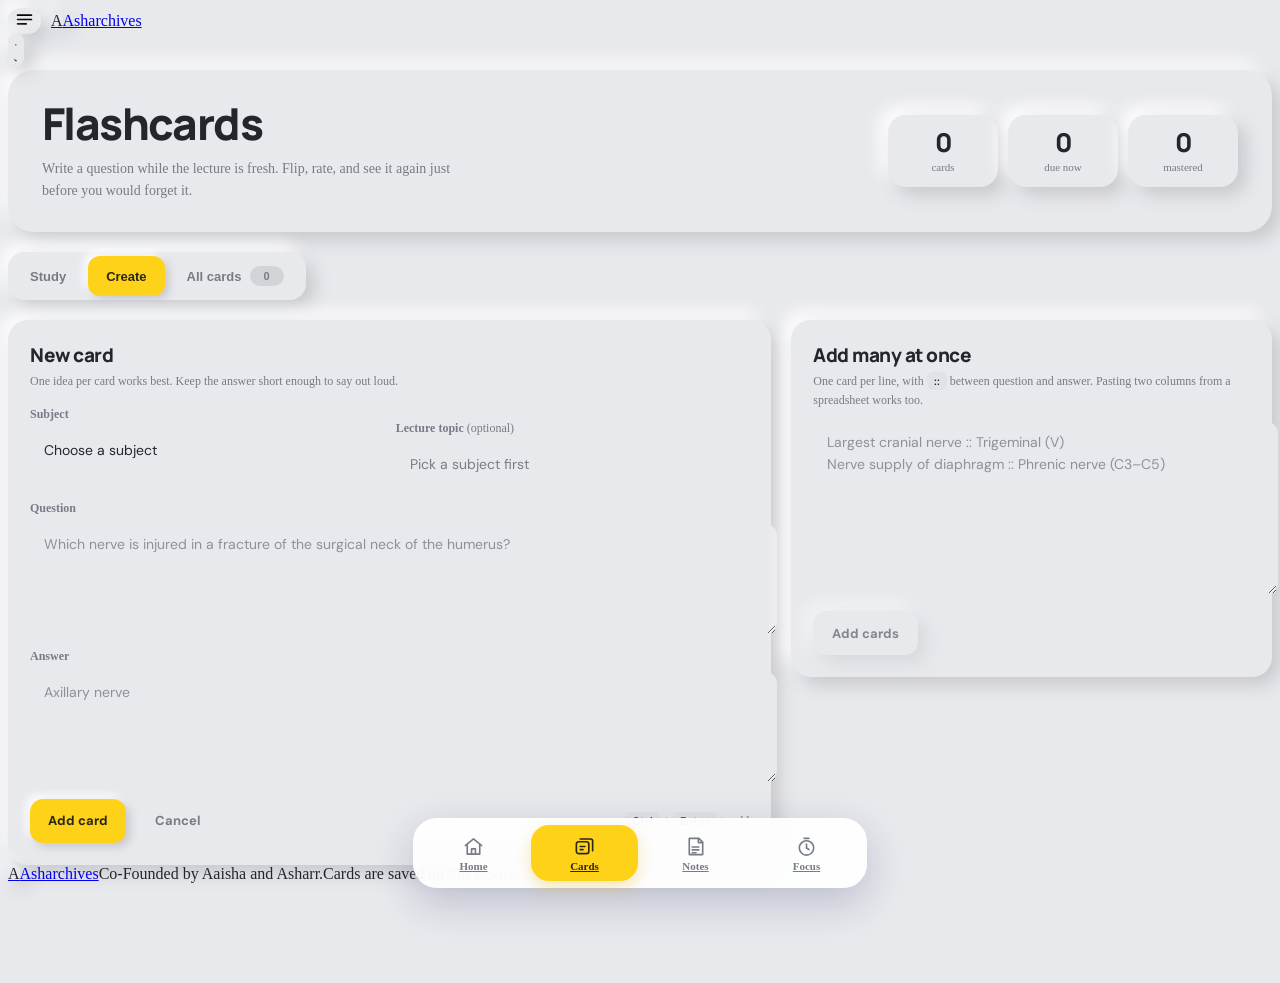
==== flashcards.html @ 748d7470 "Add files via upload" ====
<!DOCTYPE html>
<html lang="en">
<head>
  <meta charset="UTF-8">
  <meta name="viewport" content="width=device-width, initial-scale=1, viewport-fit=cover">
  <meta name="theme-color" content="#f4f5fb">
  <title>Flashcards — Asharchives</title>
  <script>try{document.documentElement.dataset.theme=localStorage.getItem("asharrow-theme")||(matchMedia("(prefers-color-scheme: dark)").matches?"dark":"light")}catch(e){}</script>
  <link rel="preconnect" href="https://fonts.googleapis.com">
  <link rel="preconnect" href="https://fonts.gstatic.com" crossorigin>
  <link href="https://fonts.googleapis.com/css2?family=DM+Sans:wght@400;500;600;700&family=Manrope:wght@400;500;600;700;800&display=swap" rel="stylesheet">
  <link rel="stylesheet" href="styles.css">
  <link rel="stylesheet" href="glass.css">
  <link rel="stylesheet" href="nav.css">
  <link rel="stylesheet" href="features.css">
  <script src="videos.js" defer></script>
  <script src="subjects.js" defer></script>
  <script src="nav.js" defer></script>
  <script src="glass.js" defer></script>
  <script src="flashcards.js" defer></script>
  <link rel="stylesheet" href="neumorphism.css">
</head>
<body data-page="cards">
  <div class="app-shell">
    <header class="topbar">
      <div class="topbar-left">
        <button class="icon-button menu-button" type="button" data-menu-toggle aria-label="Open menu" aria-expanded="false" aria-controls="drawer"><svg viewBox="0 0 24 24" aria-hidden="true"><path d="M4 7h16M4 12h16M4 17h10"/></svg></button>
        <a class="brand" href="index.html" aria-label="Asharchives home"><span class="brand-mark">A</span><span>Asharchives</span></a>
      </div>
      <div class="topbar-actions">
        <button class="icon-button theme-toggle" id="themeToggle" type="button" aria-label="Switch color theme" title="Switch light/dark mode">
          <svg class="sun-icon" viewBox="0 0 24 24" aria-hidden="true"><circle cx="12" cy="12" r="4"></circle><path d="M12 2v2m0 16v2M4.93 4.93l1.42 1.42m11.3 11.3 1.42 1.42M2 12h2m16 0h2M4.93 19.07l1.42-1.42m11.3-11.3 1.42-1.42"></path></svg>
          <svg class="moon-icon" viewBox="0 0 24 24" aria-hidden="true"><path d="M20.3 15.4A8.5 8.5 0 0 1 8.6 3.7 8.6 8.6 0 1 0 20.3 15.4Z"></path></svg>
        </button>
      </div>
    </header>

    <main>
      <section class="page-head">
        <div>
          <h1>Flashcards</h1>
          <p>Write a question while the lecture is fresh. Flip, rate, and see it again just before you would forget it.</p>
        </div>
        <div class="head-stats" aria-label="Your deck">
          <div><strong id="statTotal">0</strong><span>cards</span></div>
          <div><strong id="statDue">0</strong><span>due now</span></div>
          <div><strong id="statMastered">0</strong><span>mastered</span></div>
        </div>
      </section>

      <div class="seg" id="viewTabs" role="tablist" aria-label="Flashcard views">
        <button type="button" role="tab" id="tabStudy" data-view="study" aria-selected="true" aria-controls="viewStudy">Study</button>
        <button type="button" role="tab" id="tabCreate" data-view="create" aria-selected="false" aria-controls="viewCreate">Create</button>
        <button type="button" role="tab" id="tabLibrary" data-view="library" aria-selected="false" aria-controls="viewLibrary">All cards <span class="seg-count" id="libCount">0</span></button>
      </div>

      <!-- STUDY -->
      <section class="view" id="viewStudy" role="tabpanel" aria-labelledby="tabStudy">
        <div class="panel setup" id="studySetup">
          <div class="setup-row">
            <label class="field"><span>Subject</span><select id="studySubject"></select></label>
            <div class="field"><span>Cards to study</span>
              <div class="seg seg-small" role="group" aria-label="Which cards">
                <button type="button" data-scope="due" aria-pressed="true">Due now <b id="scopeDue">0</b></button>
                <button type="button" data-scope="all" aria-pressed="false">All <b id="scopeAll">0</b></button>
              </div>
            </div>
          </div>
          <div><button class="btn btn-primary" id="startStudy" type="button">Start studying</button></div>
          <p class="hint" id="studyHint"></p>
        </div>

        <div id="studyRun" hidden>
          <div class="run-top"><span id="runCount">Card 1 of 1</span><div class="run-progress"><span id="runBar"></span></div><button class="btn btn-quiet" id="endStudy" type="button">End session</button></div>
          <div class="flip" id="flip" tabindex="0" role="button" aria-label="Flip card" aria-pressed="false">
            <div class="flip-inner">
              <div class="face front"><span class="face-label">Question</span><div class="face-text"><span id="faceQ"></span></div><span class="face-hint">Tap the card to see the answer</span></div>
              <div class="face back"><span class="face-label">Answer</span><div class="face-text"><span id="faceA"></span></div><span class="face-hint" id="faceMeta"></span></div>
            </div>
          </div>
          <div class="rate" id="rate" hidden>
            <button type="button" data-rate="again">Again<small id="hintAgain">in a moment</small></button>
            <button type="button" data-rate="good">Good<small id="hintGood"></small></button>
            <button type="button" data-rate="easy">Easy<small id="hintEasy"></small></button>
          </div>
          <p class="hint rate-keys" id="rateKeys">Space flips the card. After flipping: 1 Again, 2 Good, 3 Easy.</p>
        </div>

        <div class="panel done" id="studyDone" hidden>
          <h2>Session complete</h2>
          <p class="hint" id="doneMsg"></p>
          <div class="done-stats"><div><strong id="doneSeen">0</strong><span>cards seen</span></div><div><strong id="doneAgain">0</strong><span>marked again</span></div><div><strong id="doneEasy">0</strong><span>got it</span></div></div>
          <button class="btn btn-primary" id="doneBack" type="button">Back to decks</button>
        </div>
      </section>

      <!-- CREATE -->
      <section class="view" id="viewCreate" role="tabpanel" aria-labelledby="tabCreate" hidden>
        <div class="create-grid">
          <form class="panel" id="cardForm" autocomplete="off">
            <h2 id="formTitle">New card</h2>
            <p class="hint" style="margin-bottom:16px">One idea per card works best. Keep the answer short enough to say out loud.</p>
            <div class="field-row">
              <label class="field"><span>Subject</span><select id="cSubject" required></select></label>
              <label class="field"><span>Lecture topic <i>(optional)</i></span><select id="cTopic"></select></label>
            </div>
            <label class="field"><span>Question</span><textarea id="cQ" rows="3" required placeholder="Which nerve is injured in a fracture of the surgical neck of the humerus?"></textarea></label>
            <label class="field"><span>Answer</span><textarea id="cA" rows="3" required placeholder="Axillary nerve"></textarea></label>
            <div class="form-actions">
              <button class="btn btn-primary" type="submit" id="cSubmit">Add card</button>
              <button class="btn btn-quiet" type="button" id="cCancel" hidden>Cancel</button>
              <span class="hint"><kbd>Ctrl</kbd> + <kbd>Enter</kbd> to add</span>
            </div>
          </form>

          <aside class="panel">
            <h2>Add many at once</h2>
            <p class="hint" style="margin-bottom:12px">One card per line, with <code>::</code> between question and answer. Pasting two columns from a spreadsheet works too.</p>
            <textarea id="bulk" rows="7" placeholder="Largest cranial nerve :: Trigeminal (V)&#10;Nerve supply of diaphragm :: Phrenic nerve (C3–C5)"></textarea>
            <div class="form-actions"><button class="btn" type="button" id="bulkAdd" disabled>Add cards</button><span class="hint" id="bulkInfo"></span></div>
            <div class="recent" id="recentBox" hidden><h3>Just added</h3><ul id="recentList"></ul></div>
          </aside>
        </div>
      </section>

      <!-- LIBRARY -->
      <section class="view" id="viewLibrary" role="tabpanel" aria-labelledby="tabLibrary" hidden>
        <div class="toolbar">
          <input id="libSearch" type="search" placeholder="Search questions and answers" aria-label="Search cards">
          <select id="libSubject" aria-label="Filter by subject"></select>
          <button class="btn" type="button" id="exportCards">Export</button>
        </div>
        <p class="hint" id="libInfo" style="margin-bottom:12px"></p>
        <div class="card-list" id="cardList"></div>
      </section>
    </main>
    <footer class="footer"><a class="brand footer-brand" href="index.html"><span class="brand-mark">A</span><span>Asharchives</span></a><span>Co-Founded by Aaisha and Asharr.</span><span class="footer-note">Cards are saved on this device.</span></footer>
  </div>
</body>
</html>
---- nav.css ----
/* Asharchives — sidebar, hamburger, bottom tab bar, toast.
   Uses the colour/glass variables from styles.css + glass.css. Load after glass.css. */

:root{--dock-bg:rgba(255,255,255,.93)}
:root[data-theme="dark"]{--dock-bg:rgba(30,33,52,.94)}
.icon-button:focus-visible,.back-link:focus-visible,.brand:focus-visible{outline:2px solid var(--accent);outline-offset:2px}

/* ---------- hamburger in the topbar ---------- */
.topbar-left{display:flex;align-items:center;gap:10px;min-width:0}
.menu-button svg{width:21px;fill:none;stroke:currentColor;stroke-width:1.8;stroke-linecap:round}
.menu-button:hover svg{transform:none}

/* ---------- drawer ---------- */
html.nav-open{overflow:hidden}
.nav-overlay{position:fixed;inset:0;z-index:90;background:rgba(18,20,38,.42);-webkit-backdrop-filter:blur(3px);backdrop-filter:blur(3px);opacity:0;visibility:hidden;transition:opacity .25s,visibility 0s .25s}
html.nav-open .nav-overlay{opacity:1;visibility:visible;transition:opacity .25s}
.drawer{position:fixed;z-index:100;top:0;bottom:0;left:0;width:min(86vw,320px);display:flex;flex-direction:column;padding:18px 16px calc(16px + env(safe-area-inset-bottom,0px));
  background:var(--glass-hi);-webkit-backdrop-filter:blur(26px) saturate(170%);backdrop-filter:blur(26px) saturate(170%);
  border-right:1px solid var(--glass-edge);box-shadow:18px 0 50px rgba(20,24,60,.22);
  transform:translateX(-102%);visibility:hidden;transition:transform .32s cubic-bezier(.2,.8,.2,1),visibility 0s .32s;overflow-y:auto;overscroll-behavior:contain}
html.nav-open .drawer{transform:none;visibility:visible;transition:transform .32s cubic-bezier(.2,.8,.2,1)}
.drawer-head{display:flex;align-items:center;justify-content:space-between;gap:12px;padding:2px 2px 18px}
.drawer-head .icon-button svg{width:19px}
.drawer-nav{display:flex;flex-direction:column;gap:4px}
.drawer-label{margin:16px 10px 6px;font-size:12px;font-weight:700;color:var(--muted)}
.drawer-label:first-child{margin-top:4px}
.drawer-link{display:flex;align-items:center;gap:13px;min-height:48px;padding:0 12px;border-radius:14px;font-size:15px;font-weight:600;color:var(--ink);border:1px solid transparent;transition:background .18s,border-color .18s}
.drawer-link svg{width:22px;height:22px;flex-shrink:0;fill:none;stroke:currentColor;stroke-width:1.7;stroke-linecap:round;stroke-linejoin:round;color:var(--muted)}
.drawer-link:hover{background:var(--glass)}
.drawer-link.is-active{background:var(--glass);border-color:rgba(255,210,26,.65);box-shadow:inset 3px 0 0 var(--accent)}
.drawer-link.is-active svg{color:var(--ink)}
.drawer-link:focus-visible,.dock-tab:focus-visible,.drawer-theme:focus-visible{outline:2px solid var(--accent);outline-offset:2px}
.badge{margin-left:auto;min-width:24px;padding:3px 8px;border-radius:999px;background:var(--accent);color:var(--accent-ink);font-size:11px;font-weight:800;font-style:normal;text-align:center}
.badge.live{font-variant-numeric:tabular-nums}
.drawer-foot{margin-top:auto;padding-top:20px}
.drawer-today{display:grid;grid-template-columns:repeat(3,1fr);gap:8px;padding:14px 8px;border-radius:16px;background:var(--glass);border:1px solid var(--glass-edge)}
.drawer-today div{display:flex;flex-direction:column;align-items:center;gap:3px;text-align:center}
.drawer-today strong{font:800 20px Manrope,sans-serif;letter-spacing:-.5px}
.drawer-today span{font-size:11px;color:var(--muted)}
.drawer-theme{display:flex;align-items:center;gap:12px;width:100%;margin-top:10px;min-height:46px;padding:0 12px;border:1px solid var(--glass-edge);border-radius:14px;background:var(--glass);color:var(--ink);font-size:14px;font-weight:600;cursor:pointer}
.drawer-theme svg{width:20px;fill:none;stroke:currentColor;stroke-width:1.7}
.drawer-theme .sun-icon,.drawer-theme .moon-icon{display:none}
.drawer-theme .sun-icon{display:grid}
:root[data-theme="dark"] .drawer-theme .sun-icon{display:none}
:root[data-theme="dark"] .drawer-theme .moon-icon{display:grid}
.drawer-note{margin:12px 4px 0;font-size:11px;color:var(--muted)}

/* ---------- bottom tab bar ---------- */
.dock{position:fixed;z-index:60;left:50%;bottom:calc(12px + env(safe-area-inset-bottom,0px));transform:translateX(-50%);width:min(calc(100% - 24px),440px);display:grid;grid-template-columns:repeat(4,1fr);gap:4px;padding:6px;
  border-radius:24px;background:var(--dock-bg);border:1px solid var(--glass-edge);-webkit-backdrop-filter:blur(22px) saturate(170%);backdrop-filter:blur(22px) saturate(170%);box-shadow:0 14px 40px rgba(30,36,90,.22),inset 0 1px 0 rgba(255,255,255,.5)}
.dock-tab{position:relative;display:flex;flex-direction:column;align-items:center;justify-content:center;gap:3px;min-height:56px;border-radius:18px;color:var(--muted);font-size:11px;font-weight:700;transition:background .2s,color .2s}
.dock-tab svg{width:23px;height:23px;fill:none;stroke:currentColor;stroke-width:1.7;stroke-linecap:round;stroke-linejoin:round}
.dock-tab:hover{color:var(--ink)}
.dock-tab.is-active{background:var(--accent);color:var(--accent-ink);box-shadow:0 6px 16px rgba(217,176,0,.3)}
.dock-label{font-variant-numeric:tabular-nums;line-height:1}
.dock-tab.is-live::after,.dock-tab.is-paused::after{content:"";position:absolute;top:8px;right:calc(50% - 20px);width:8px;height:8px;border-radius:50%;background:#e5484d;box-shadow:0 0 0 2px var(--dock-bg);animation:beat 1.8s ease-in-out infinite}
.dock-tab.is-paused::after{background:var(--muted);animation:none}
.dock-tab.is-live:not(.is-active){color:var(--ink)}
body.has-dock .app-shell{padding-bottom:calc(92px + env(safe-area-inset-bottom,0px))}

/* ---------- toast ---------- */
.toast{position:fixed;z-index:120;left:50%;bottom:calc(98px + env(safe-area-inset-bottom,0px));transform:translate(-50%,16px);display:flex;align-items:center;gap:14px;max-width:min(calc(100% - 28px),420px);padding:12px 16px;border-radius:16px;
  background:#1f2236;color:#f4f5ff;font-size:13px;font-weight:600;line-height:1.4;box-shadow:0 16px 40px rgba(10,12,30,.35);opacity:0;pointer-events:none;transition:opacity .22s,transform .22s}
.toast.show{opacity:1;transform:translate(-50%,0);pointer-events:auto}
.toast button{border:0;background:transparent;color:var(--accent);font:800 13px "DM Sans",sans-serif;cursor:pointer;padding:4px 2px}

@media(max-width:560px){
  .topbar-left{gap:8px}
  .dock{bottom:calc(8px + env(safe-area-inset-bottom,0px));width:calc(100% - 16px)}
  .toast{bottom:calc(90px + env(safe-area-inset-bottom,0px))}
}
@media(prefers-reduced-motion:reduce){.drawer,.nav-overlay,.toast{transition:none!important}}
---- features.css ----
/* Asharchives — Flashcards, Notes and Focus pages. Load after styles.css, glass.css and nav.css. */

/* ---------- shared building blocks ---------- */
.panel{padding:22px;border:1px solid var(--glass-edge);border-radius:22px;background:var(--glass);-webkit-backdrop-filter:var(--fx);backdrop-filter:var(--fx);box-shadow:var(--glass-sh)}
.panel h2{margin:0 0 4px;font:800 19px Manrope,sans-serif;letter-spacing:-.5px}
.hint{margin:0;font-size:12px;line-height:1.55;color:var(--muted)}
.hint code,.hint kbd{padding:1px 6px;border-radius:6px;background:var(--surface-2);border:1px solid var(--line);font:600 11px "DM Sans",sans-serif;color:var(--ink)}
.view{margin-top:20px}
.view[hidden]{display:none!important}

.page-head{display:flex;align-items:center;justify-content:space-between;gap:24px;padding:30px 34px;margin-top:4px;border-radius:26px;background:var(--hero);border:1px solid var(--glass-edge);box-shadow:var(--glass-sh);-webkit-backdrop-filter:var(--fx);backdrop-filter:var(--fx)}
.page-head h1{margin:0;font:800 clamp(30px,4.4vw,44px)/1.08 Manrope,sans-serif;letter-spacing:-1.6px}
.page-head p{max-width:440px;margin:10px 0 0;font-size:14px;line-height:1.6;color:var(--muted)}
.head-stats{display:flex;gap:10px;flex-shrink:0}
.head-stats div{display:flex;flex-direction:column;align-items:center;justify-content:center;min-width:86px;padding:14px 12px;border-radius:18px;background:var(--glass-hi);border:1px solid var(--glass-edge)}
.head-stats strong{font:800 26px Manrope,sans-serif;letter-spacing:-1px;line-height:1}
.head-stats span{margin-top:6px;font-size:11px;color:var(--muted)}

.seg{display:inline-flex;gap:4px;padding:4px;margin-top:20px;border-radius:16px;background:var(--glass);border:1px solid var(--glass-edge);box-shadow:var(--glass-sh);max-width:100%}
.seg button{display:inline-flex;align-items:center;gap:8px;min-height:40px;padding:0 18px;border:0;border-radius:12px;background:transparent;color:var(--muted);font-size:13px;font-weight:700;cursor:pointer;white-space:nowrap;transition:background .18s,color .18s}
.seg button:hover{color:var(--ink)}
.seg button[aria-selected="true"],.seg button[aria-pressed="true"]{background:var(--accent);color:var(--accent-ink);box-shadow:0 5px 14px rgba(217,176,0,.28)}
.seg button:focus-visible,.btn:focus-visible,.chip:focus-visible,.flip:focus-visible,.icon-sm:focus-visible{outline:2px solid var(--accent);outline-offset:2px}
.seg-count{display:inline-grid;place-items:center;min-width:22px;height:20px;padding:0 6px;border-radius:999px;background:rgba(0,0,0,.09);font-size:11px;font-weight:800}
.seg.seg-small{margin-top:0}.seg.seg-small button{min-height:38px;padding:0 14px}

.field{display:flex;flex-direction:column;gap:7px;min-width:0;font-size:12px;font-weight:700;color:var(--muted)}
.field i{font-style:normal;font-weight:500}
.field-row{display:grid;grid-template-columns:1fr 1fr;gap:12px;margin-bottom:14px}
.field+.field{margin-top:14px}
.field-row+.field{margin-top:0}
.input,.field select,.field input,.field textarea,.panel textarea,.toolbar input,.toolbar select{width:100%;min-height:44px;padding:10px 13px;border:1px solid var(--line);border-radius:13px;background:var(--glass-deep);color:var(--ink);font:14px/1.55 "DM Sans",sans-serif;outline:0;transition:border-color .18s,box-shadow .18s}
.panel textarea,.field textarea{display:block;resize:vertical;min-height:90px}
.input:focus,.field select:focus,.field input:focus,.field textarea:focus,.panel textarea:focus,.toolbar input:focus,.toolbar select:focus{border-color:rgba(214,170,0,.9);box-shadow:0 0 0 3px rgba(255,210,26,.3)}
.field select,.toolbar select{appearance:none;padding-right:34px;background-image:url("data:image/svg+xml,%3Csvg xmlns='http://www.w3.org/2000/svg' width='12' height='12' viewBox='0 0 24 24' fill='none' stroke='%238087a0' stroke-width='2'%3E%3Cpath d='m6 9 6 6 6-6'/%3E%3C/svg%3E");background-repeat:no-repeat;background-position:right 12px center}
.field select:disabled{opacity:.55}
.field select option,.toolbar select option{background:var(--surface);color:var(--ink)}
::placeholder{color:var(--muted);opacity:.8}

.btn{display:inline-flex;align-items:center;justify-content:center;gap:8px;min-height:44px;padding:0 18px;border:1px solid var(--glass-edge);border-radius:13px;background:var(--glass-hi);color:var(--ink);font:700 13px "DM Sans",sans-serif;cursor:pointer;text-decoration:none;box-shadow:var(--glass-sh);transition:transform .18s,box-shadow .18s,background .18s}
.btn:hover{transform:translateY(-2px)}
.btn:active{transform:scale(.97)}
.btn:disabled{opacity:.5;cursor:not-allowed;transform:none}
.btn-primary{background:var(--accent);border-color:transparent;color:var(--accent-ink);box-shadow:0 8px 18px rgba(217,176,0,.28)}
.btn-quiet{background:transparent;box-shadow:none;border-color:transparent;color:var(--muted)}
.btn-quiet:hover{color:var(--ink);transform:none;background:var(--glass)}
.btn svg{width:18px;height:18px;fill:none;stroke:currentColor;stroke-width:1.8;stroke-linecap:round;stroke-linejoin:round}
.form-actions{display:flex;align-items:center;flex-wrap:wrap;gap:10px;margin-top:16px}
.form-actions .hint{margin-left:auto}

.chip{display:inline-flex;align-items:center;min-height:34px;padding:0 13px;border:1px solid var(--line);border-radius:999px;background:var(--glass);color:var(--ink);font:600 12px "DM Sans",sans-serif;cursor:pointer;transition:background .18s,border-color .18s}
.chip:hover{border-color:rgba(214,170,0,.7)}
.chip[aria-pressed="true"]{background:var(--accent);border-color:transparent;color:var(--accent-ink)}
.pill{display:inline-flex;align-items:center;gap:6px;max-width:100%;padding:4px 10px;border-radius:999px;background:var(--surface-2);border:1px solid var(--line);font-size:11px;font-weight:700;color:var(--muted);white-space:nowrap;overflow:hidden;text-overflow:ellipsis}
.icon-sm{display:grid;place-items:center;width:36px;height:36px;border:1px solid transparent;border-radius:11px;background:transparent;color:var(--muted);cursor:pointer;transition:background .18s,color .18s}
.icon-sm:hover{background:var(--surface-2);color:var(--ink)}
.icon-sm svg{width:18px;height:18px;fill:none;stroke:currentColor;stroke-width:1.8;stroke-linecap:round;stroke-linejoin:round}
.icon-sm.on{color:#c79500}
.toolbar{display:flex;flex-wrap:wrap;gap:10px;margin:22px 0 14px}
.toolbar input{flex:1 1 200px}
.toolbar select{flex:0 1 220px}
.empty{padding:34px 22px;text-align:center;border:1px dashed var(--line);border-radius:20px;color:var(--muted);font-size:14px;line-height:1.6}
.empty strong{display:block;margin-bottom:4px;color:var(--ink);font:800 17px Manrope,sans-serif}
.empty .btn{margin-top:14px}

/* ---------- flashcards: create ---------- */
.create-grid{display:grid;grid-template-columns:minmax(0,1.35fr) minmax(280px,.85fr);gap:20px;align-items:start}
.recent{margin-top:20px;padding-top:16px;border-top:1px solid var(--line)}
.recent h3{margin:0 0 10px;font:800 13px Manrope,sans-serif}
.recent ul{list-style:none;margin:0;padding:0;display:flex;flex-direction:column;gap:8px}
.recent li{padding:10px 12px;border-radius:12px;background:var(--surface-2);font-size:12px;line-height:1.45;overflow:hidden;text-overflow:ellipsis;display:-webkit-box;-webkit-line-clamp:2;-webkit-box-orient:vertical}

/* ---------- flashcards: study ---------- */
.setup{display:flex;flex-direction:column;gap:18px;max-width:640px}
.setup-row{display:flex;flex-wrap:wrap;gap:16px;align-items:flex-end}
.setup-row .field{flex:1 1 220px}
.seg b{font-weight:800;opacity:.75}
.run-top{display:flex;align-items:center;gap:14px;max-width:720px;margin:0 auto 14px;font-size:13px;font-weight:700}
.run-top>span{white-space:nowrap}
.run-progress{flex:1;height:6px;border-radius:6px;background:var(--line);overflow:hidden}
.run-progress span{display:block;height:100%;width:0;border-radius:6px;background:var(--accent);transition:width .3s}
.flip{perspective:1600px;max-width:720px;margin:0 auto;cursor:pointer;border-radius:26px;-webkit-tap-highlight-color:transparent}
.flip-inner{position:relative;height:clamp(290px,46vh,400px);transform-style:preserve-3d;transition:transform .55s cubic-bezier(.2,.8,.2,1)}
.flip.is-flipped .flip-inner{transform:rotateY(180deg)}
.face{position:absolute;inset:0;display:flex;flex-direction:column;padding:24px 26px;border:1px solid var(--glass-edge);border-radius:26px;box-shadow:0 22px 50px rgba(40,48,110,.18);-webkit-backface-visibility:hidden;backface-visibility:hidden}
.face.front{background:var(--surface)}
.face.back{background:var(--blue);transform:rotateY(180deg)}
:root[data-theme="dark"] .face.front{background:#23273a}
.face-label{display:inline-flex;align-self:flex-start;padding:4px 10px;border-radius:999px;background:var(--accent);color:var(--accent-ink);font-size:11px;font-weight:800}
.face.back .face-label{background:var(--surface);color:var(--ink)}
.face-text{flex:1;display:flex;align-items:center;justify-content:center;margin:12px 0;overflow:auto;text-align:center;font:700 clamp(18px,3.2vw,25px)/1.45 Manrope,sans-serif;letter-spacing:-.3px;white-space:pre-wrap;overflow-wrap:anywhere}
.face-text>span{max-height:100%}
.face-hint{align-self:center;font-size:12px;color:var(--muted)}
.rate{display:grid;grid-template-columns:repeat(3,1fr);gap:10px;max-width:720px;margin:18px auto 0}
.rate button{display:flex;flex-direction:column;align-items:center;justify-content:center;gap:3px;min-height:64px;padding:8px;border:1px solid var(--glass-edge);border-radius:16px;background:var(--glass-hi);color:var(--ink);font:800 14px "DM Sans",sans-serif;cursor:pointer;box-shadow:var(--glass-sh);transition:transform .18s}
.rate button:hover{transform:translateY(-2px)}
.rate button:focus-visible{outline:2px solid var(--accent);outline-offset:2px}
.rate small{font-size:11px;font-weight:600;color:var(--muted)}
.rate [data-rate="again"]{background:rgba(255,120,120,.2)}
.rate [data-rate="easy"]{background:rgba(90,210,150,.22)}
.rate-keys{max-width:720px;margin:10px auto 0;text-align:center}
.done{max-width:560px;margin:0 auto;text-align:center;padding:34px 26px}
.done h2{font-size:26px}
.done-stats{display:flex;justify-content:center;gap:12px;margin:20px 0}
.done-stats div{min-width:92px;padding:12px;border-radius:16px;background:var(--glass-hi);border:1px solid var(--glass-edge)}
.done-stats strong{display:block;font:800 24px Manrope,sans-serif}
.done-stats span{font-size:11px;color:var(--muted)}

/* ---------- flashcards: library ---------- */
.card-list{display:flex;flex-direction:column;gap:10px}
.card-row{display:grid;grid-template-columns:minmax(0,1fr) auto;gap:6px 12px;padding:16px 16px 14px 18px;border:1px solid var(--glass-edge);border-radius:18px;background:var(--glass);box-shadow:var(--glass-sh)}
.card-row .q{margin:0;font:700 15px/1.45 Manrope,sans-serif;white-space:pre-wrap;overflow-wrap:anywhere}
.card-row .a{margin:6px 0 0;font-size:13px;line-height:1.55;color:var(--muted);white-space:pre-wrap;overflow-wrap:anywhere}
.card-row .actions{display:flex;gap:2px;align-self:start}
.card-row .meta{grid-column:1/-1;display:flex;align-items:center;flex-wrap:wrap;gap:8px;margin-top:8px}
.dots{display:inline-flex;gap:3px;align-items:center}
.dots i{width:7px;height:7px;border-radius:50%;background:var(--line)}
.dots i.on{background:var(--accent)}
.meta .due{font-size:11px;color:var(--muted)}

/* ---------- notes ---------- */
.composer h2{margin-bottom:14px}
.composer .input{margin-bottom:12px}
.starters{display:flex;flex-wrap:wrap;gap:8px;margin:2px 0 12px}
.starters .hint{align-self:center;margin-right:2px}
.composer textarea{min-height:150px}
.notes-grid{display:grid;grid-template-columns:repeat(auto-fill,minmax(290px,1fr));gap:14px}
.note-card{display:flex;flex-direction:column;gap:10px;padding:18px;border:1px solid var(--glass-edge);border-radius:20px;background:var(--glass);box-shadow:var(--glass-sh);min-width:0}
.note-card.pinned{border-color:rgba(255,210,26,.7);box-shadow:var(--glass-sh),inset 0 3px 0 var(--accent)}
.note-top{display:flex;align-items:center;justify-content:space-between;gap:8px}
.note-card h3{margin:0;font:800 16px/1.35 Manrope,sans-serif;letter-spacing:-.3px;overflow-wrap:anywhere}
.note-body{margin:0;font-size:13.5px;line-height:1.65;white-space:pre-wrap;overflow-wrap:anywhere;color:var(--ink)}
.note-body.clamp{display:-webkit-box;-webkit-line-clamp:7;-webkit-box-orient:vertical;overflow:hidden}
.note-more{align-self:flex-start;padding:0;border:0;background:transparent;color:var(--muted);font:700 12px "DM Sans",sans-serif;cursor:pointer}
.note-more:hover{color:var(--ink)}
.note-foot{display:flex;align-items:center;justify-content:space-between;gap:8px;margin-top:auto;padding-top:10px;border-top:1px solid var(--line)}
.note-foot time{font-size:11px;color:var(--muted)}
.note-actions{display:flex;gap:2px}
.note-actions a.icon-sm{text-decoration:none}
.note-topic{font-size:12px;color:var(--muted);margin:-4px 0 0}
.lecture-note-link{font-size:12px;font-weight:800;color:var(--ink);text-decoration:underline;text-underline-offset:3px}

/* ---------- focus timer ---------- */
.focus-layout{display:grid;grid-template-columns:minmax(0,1.25fr) minmax(290px,.8fr);gap:20px;margin-top:20px;align-items:start}
.timer-card{position:relative;overflow:hidden;display:flex;flex-direction:column;align-items:center;padding:26px 24px 70px}
.timer-card .seg{margin-top:0}
.ring-wrap{position:relative;width:min(78vw,310px,42vh);aspect-ratio:1;margin:22px 0 18px}
.ring-wrap svg{width:100%;height:100%;transform:rotate(-90deg)}
.ring-track{fill:none;stroke:rgba(110,118,165,.22);stroke-width:12}
.ring-bar{fill:none;stroke:url(#ringGrad);stroke-width:12;stroke-linecap:round;stroke-dasharray:816.8;stroke-dashoffset:816.8;transition:stroke-dashoffset .5s linear}
.ring-center{position:absolute;inset:0;display:flex;flex-direction:column;align-items:center;justify-content:center;gap:6px;text-align:center}
.ring-time{font:800 clamp(54px,15vw,76px)/1 Manrope,sans-serif;letter-spacing:-3px;font-variant-numeric:tabular-nums}
.ring-sub{display:flex;align-items:center;gap:8px;font-size:13px;font-weight:700;color:var(--muted)}
.ring-sub .eyebrow-dot{margin:0;background:var(--muted);animation:none}
.timer-card.is-running .ring-sub .eyebrow-dot{background:#e5484d;animation:beat 1.8s ease-in-out infinite}
.timer-card.is-break .ring-sub .eyebrow-dot{background:#3ac08a}
.timer-controls{display:flex;align-items:center;justify-content:center;gap:12px}
.timer-controls .btn-main{min-width:150px;min-height:56px;border-radius:18px;font-size:16px}
.timer-controls .btn:not(.btn-main){min-width:56px;padding:0 14px}
.timer-settings{display:flex;flex-direction:column;gap:16px;width:100%;max-width:440px;margin-top:26px}
.timer-settings .field+.field{margin-top:0}
.presets{display:flex;flex-wrap:wrap;gap:8px}
.custom-row{display:grid;grid-template-columns:1fr 1fr;gap:12px}
.timer-card .ecg{height:46px;opacity:.5}
.timer-card:not(.is-running) .ecg-track{animation-play-state:paused}
.timer-card:not(.is-running) .ecg{opacity:.22}
.timer-card.is-break .ring-bar{stroke:url(#ringGradBreak)}
.stats-card h2{margin-bottom:14px}
.big-stats{display:grid;grid-template-columns:1fr 1fr;gap:10px}
.big-stats div{padding:14px;border-radius:16px;background:var(--glass-hi);border:1px solid var(--glass-edge)}
.big-stats strong{display:block;font:800 30px Manrope,sans-serif;letter-spacing:-1px;line-height:1}
.big-stats span{display:block;margin-top:6px;font-size:12px;color:var(--muted)}
.stats-card h3{margin:22px 0 12px;font:800 14px Manrope,sans-serif}
.week-bars{display:grid;grid-template-columns:repeat(7,1fr);gap:8px;height:130px;align-items:end}
.week-bars .col{display:flex;flex-direction:column;align-items:center;gap:6px;height:100%;font-size:11px;color:var(--muted)}
.week-bars .track{flex:1;min-height:0;width:100%;display:flex;align-items:flex-end;justify-content:center}
.week-bars .col b{font-size:10px;color:var(--ink);font-weight:700;min-height:12px}
.week-bars .fill{width:100%;max-width:30px;min-height:4px;border-radius:8px 8px 4px 4px;background:var(--line)}
.week-bars .col.has .fill{background:linear-gradient(180deg,#ffe27a,var(--accent))}
.week-bars .col.today span{color:var(--ink);font-weight:800}
.session-list{list-style:none;margin:0;padding:0;display:flex;flex-direction:column;gap:8px}
.session-list li{display:flex;align-items:center;justify-content:space-between;gap:10px;padding:10px 12px;border-radius:12px;background:var(--surface-2);font-size:12px}
.session-list li span:last-child{color:var(--muted);white-space:nowrap}
.session-list strong{font-weight:700}

/* while studying, the card gets the whole screen */
body.studying .page-head,body.studying #viewTabs{display:none}
body.studying .view{margin-top:8px}

body[data-page="focus"] .page-head{padding:22px 30px}
body[data-page="focus"] .page-head h1{font-size:clamp(28px,3.6vw,38px)}
body[data-page="focus"] .page-head p{margin-top:6px}

/* ---------- responsive ---------- */
@media(max-width:900px){
  .create-grid,.focus-layout{grid-template-columns:1fr}
  .page-head{padding:26px 24px}
}
@media(max-width:560px){
  body[data-page="focus"] .page-head p,body[data-page="focus"] .head-stats{display:none}
  body[data-page="focus"] .page-head{padding:20px 20px}
  body[data-page="focus"] .page-head h1{font-size:30px}
  body[data-page="focus"] .focus-layout{margin-top:14px}
  .page-head{flex-direction:column;align-items:flex-start;gap:18px;padding:24px 20px;border-radius:22px}
  .head-stats{width:100%}.head-stats div{flex:1;min-width:0;padding:12px 6px}
  .seg{display:flex;width:100%}.seg button{flex:1;justify-content:center;padding:0 8px}
  .seg.seg-small{width:auto}
  .panel{padding:18px 16px;border-radius:19px}
  .field-row{grid-template-columns:1fr}
  .form-actions .hint{display:none}
  .face{padding:20px 18px;border-radius:22px}
  .rate{gap:8px}.rate button{font-size:13px}
  .card-row{padding:14px}
  .notes-grid{grid-template-columns:1fr}
  .timer-card{padding:22px 16px 66px}
  .timer-controls .btn-main{min-width:130px}
  .done-stats{flex-wrap:wrap}
}
---- neumorphism.css ----
/* AshArchives — full neumorphic redesign. This layer replaces the previous glassmorphism look. */
:root{
 color-scheme:light;
 --bg:#e8e9ed; --surface:#e8e9ed; --surface-2:#e1e2e7; --ink:#24262d; --muted:#777b85;
 --line:transparent; --accent:#ffd21a; --accent-ink:#282719; --blue:#e8e9ed; --lav:#e8e9ed;
 --shadow:8px 8px 18px #c7c8cc,-8px -8px 18px #ffffff;
 --neo-shadow:8px 8px 18px #c7c8cc,-8px -8px 18px #ffffff;
 --neo-inset:inset 5px 5px 10px #c7c8cc,inset -5px -5px 10px #ffffff;
 --glass:var(--surface); --glass-hi:var(--surface); --glass-edge:transparent;
 --glass-sh:var(--neo-shadow); --fx:none; --hero:var(--surface); --b1:transparent;--b2:transparent;--b3:transparent;
 --radius:20px;
}
:root[data-theme="dark"]{
 color-scheme:dark;--bg:#24262b;--surface:#24262b;--surface-2:#202227;--ink:#f0f1f4;--muted:#a3a6af;
 --line:transparent;--accent:#ffd21a;--accent-ink:#292613;--blue:#24262b;--lav:#24262b;
 --shadow:8px 8px 18px #1b1c20,-8px -8px 18px #2d3036;
 --neo-shadow:8px 8px 18px #1b1c20,-8px -8px 18px #2d3036;
 --neo-inset:inset 5px 5px 10px #1b1c20,inset -5px -5px 10px #2d3036;
 --glass:var(--surface);--glass-hi:var(--surface);--glass-edge:transparent;--glass-sh:var(--neo-shadow);--hero:var(--surface);
}
html,body{background:var(--bg)!important;color:var(--ink)}
body{background-image:none!important}
body::before,body::after{display:none!important;content:none!important}
.app-shell{max-width:1320px}
.topbar{background:var(--bg)!important;border:0!important;box-shadow:none!important;backdrop-filter:none!important;-webkit-backdrop-filter:none!important}
.brand-mark{border-radius:12px;background:var(--surface)!important;box-shadow:var(--neo-shadow)!important;color:var(--ink)}
.searchbox,.icon-button,.save-button,.playlist-search,.year-select-wrap select,.subject-card,.daily-card,.educator-banner,.notes-card,.playlist-card,.back-link,.topic-item,.panel,.page-head,.head-stats div,.seg,.course-hero,.hero-card,.drawer,.drawer-head,.topic-card,.stat-card,.feature-card{
 background:var(--surface)!important;border:0!important;box-shadow:var(--neo-shadow)!important;backdrop-filter:none!important;-webkit-backdrop-filter:none!important;
}
.hero-card,.course-hero,.page-head{background:var(--surface)!important}
.hero-card{border-radius:26px}
.subject-card,.daily-card,.notes-card,.playlist-card,.panel,.feature-card{border-radius:20px}
.searchbox,.icon-button,.save-button,.playlist-search,.year-select-wrap select,.back-link{border-radius:14px}
input,textarea,select,.notes-card textarea,.searchbox input{background:var(--surface)!important;color:var(--ink)!important;border-color:transparent!important}
input:focus,textarea:focus,select:focus,.searchbox:focus-within{outline:none!important;box-shadow:var(--neo-inset)!important}
button,.btn,.chip,.flip,.icon-sm{transition:transform .18s ease,box-shadow .18s ease,background .18s ease}
.icon-button:hover,.subject-card:hover,.daily-card:hover,.playlist-card:hover,.back-link:hover,.btn:hover,.chip:hover{transform:translateY(-2px)}
.icon-button:active,.btn:active,.chip:active,.flip:active{box-shadow:var(--neo-inset)!important;transform:translateY(0)}
.seg button[aria-selected="true"],.seg button[aria-pressed="true"],.btn-primary,.primary-button{background:var(--accent)!important;color:var(--accent-ink)!important;border:0!important;box-shadow:4px 4px 10px #c7c8cc,-4px -4px 10px #fff!important}
:root[data-theme="dark"] .seg button[aria-selected="true"],:root[data-theme="dark"] .seg button[aria-pressed="true"],:root[data-theme="dark"] .btn-primary,:root[data-theme="dark"] .primary-button{box-shadow:4px 4px 10px #1b1c20,-4px -4px 10px #2d3036!important}
.drawer{border:0!important}
.drawer-link.is-active{background:var(--surface)!important;box-shadow:var(--neo-inset)!important;border:0!important}
.nav-overlay{backdrop-filter:none!important}
.topic-number,.eyebrow-dot{box-shadow:var(--neo-shadow)}
:root[data-theme="dark"] .save-button.is-saved{background:#514719!important}
@media(max-width:700px){.app-shell{padding-left:18px;padding-right:18px}.hero-card,.page-head{padding:25px 22px}.topbar{height:76px}.welcome-grid{gap:16px}}
@media(prefers-reduced-motion:reduce){*,*::before,*::after{animation-duration:.01ms!important;transition-duration:.01ms!important;scroll-behavior:auto!important}}
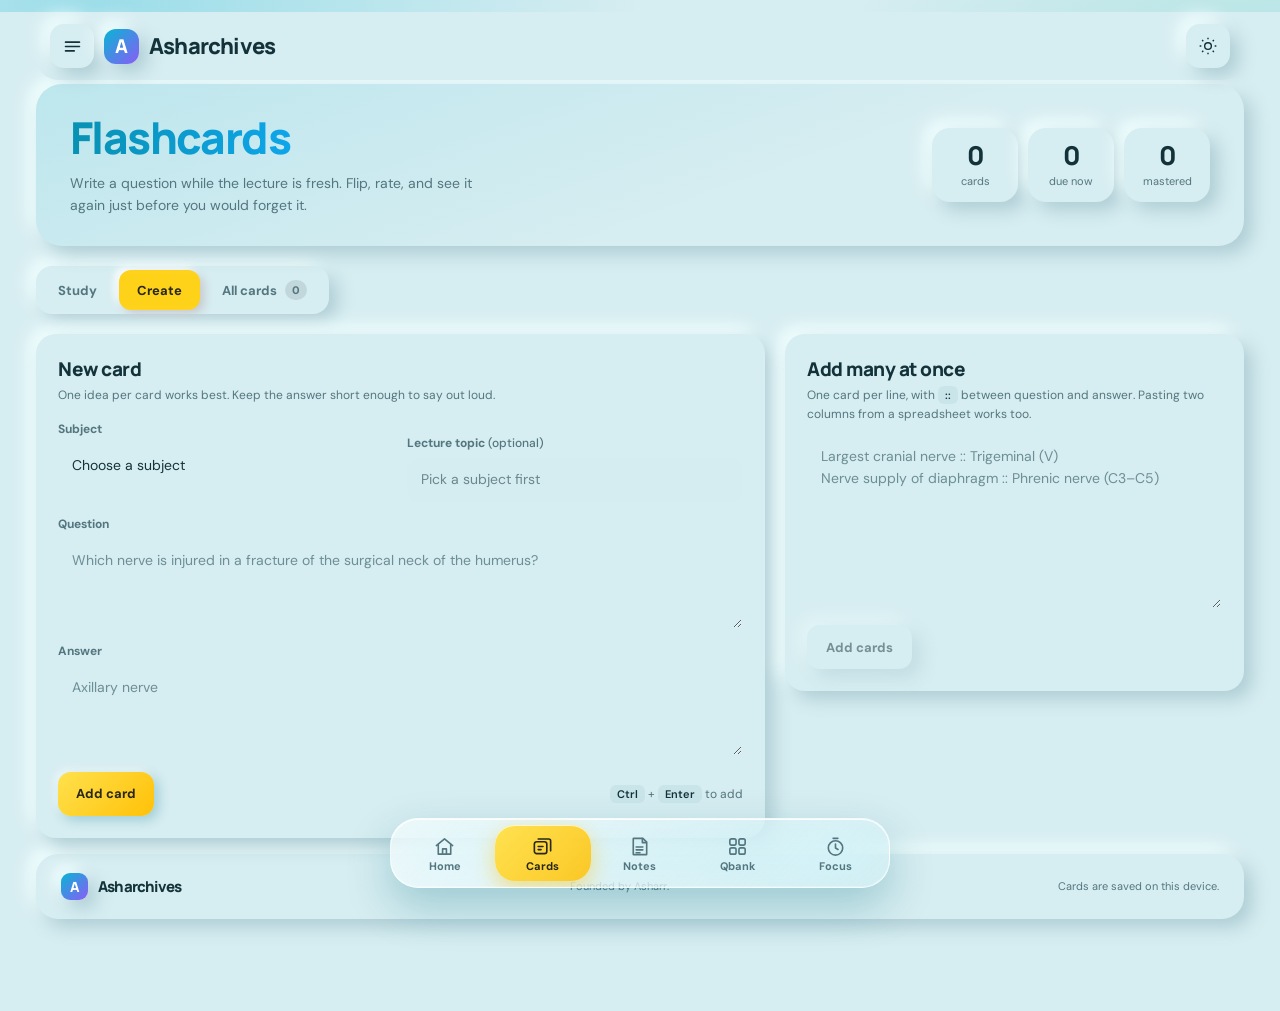
==== commit de803d9e: "Add files via upload" ====
--- a/flashcards.html
+++ b/flashcards.html
@@ -9,16 +9,23 @@
   <link rel="preconnect" href="https://fonts.googleapis.com">
   <link rel="preconnect" href="https://fonts.gstatic.com" crossorigin>
   <link href="https://fonts.googleapis.com/css2?family=DM+Sans:wght@400;500;600;700&family=Manrope:wght@400;500;600;700;800&display=swap" rel="stylesheet">
+    <link rel="icon" href="favicon-32.png" type="image/png">
+  <link rel="apple-touch-icon" href="apple-touch-icon.png">
+  <link rel="manifest" href="manifest.webmanifest">
+  <meta name="mobile-web-app-capable" content="yes"><meta name="apple-mobile-web-app-capable" content="yes"><meta name="apple-mobile-web-app-title" content="Asharchives"><meta name="apple-mobile-web-app-status-bar-style" content="default">
   <link rel="stylesheet" href="styles.css">
   <link rel="stylesheet" href="glass.css">
   <link rel="stylesheet" href="nav.css">
   <link rel="stylesheet" href="features.css">
   <script src="videos.js" defer></script>
   <script src="subjects.js" defer></script>
-  <script src="nav.js" defer></script>
+  <script src="nav.js" defer></script><script src="pwa.js" defer></script>
   <script src="glass.js" defer></script>
   <script src="flashcards.js" defer></script>
   <link rel="stylesheet" href="neumorphism.css">
+  <link rel="stylesheet" href="anim.css">
+  <link rel="stylesheet" href="theme.css">
+  <script src="anim.js" defer></script>
 </head>
 <body data-page="cards">
   <div class="app-shell">
@@ -134,7 +141,7 @@
         <div class="card-list" id="cardList"></div>
       </section>
     </main>
-    <footer class="footer"><a class="brand footer-brand" href="index.html"><span class="brand-mark">A</span><span>Asharchives</span></a><span>Co-Founded by Aaisha and Asharr.</span><span class="footer-note">Cards are saved on this device.</span></footer>
+    <footer class="footer"><a class="brand footer-brand" href="index.html"><span class="brand-mark">A</span><span>Asharchives</span></a><span>Founded by Asharr.</span><span class="footer-note">Cards are saved on this device.</span></footer>
   </div>
 </body>
 </html>
--- a/styles.css
+++ b/styles.css
@@ -0,0 +1 @@
+:root{color-scheme:light;--bg:#f4f5fb;--surface:#fff;--surface-2:#f7f8fc;--ink:#20243b;--muted:#7d8197;--line:#e8eaf2;--accent:#ffd21a;--accent-ink:#292613;--blue:#e7ebff;--lav:#eeebff;--shadow:0 12px 35px rgba(45,51,91,.06);--radius:22px}:root[data-theme="dark"]{color-scheme:dark;--bg:#141622;--surface:#1e2130;--surface-2:#25293a;--ink:#f2f3fc;--muted:#a6abc1;--line:#34384c;--accent:#ffd21a;--accent-ink:#292613;--blue:#292f4b;--lav:#302b4b;--shadow:0 12px 35px rgba(0,0,0,.18)}*{box-sizing:border-box}html{scroll-behavior:smooth}body{margin:0;background:var(--bg);color:var(--ink);font-family:"DM Sans",sans-serif;transition:background .2s,color .2s}a{color:inherit;text-decoration:none}button,input,select{font:inherit}.app-shell{max-width:1240px;margin:auto;padding:0 36px}.topbar{height:90px;display:flex;align-items:center;justify-content:space-between;gap:24px}.brand{display:inline-flex;align-items:center;gap:10px;font-family:Manrope,sans-serif;font-size:22px;font-weight:800;letter-spacing:-.8px;white-space:nowrap}.brand-mark{width:35px;height:35px;display:grid;place-items:center;border-radius:12px;background:var(--accent);color:#242338;font-weight:800;font-size:19px;box-shadow:0 5px 12px #ffd21a35}.topbar-actions{display:flex;align-items:center;gap:12px}.searchbox{display:flex;align-items:center;gap:10px;width:min(330px,45vw);height:44px;padding:0 12px;background:var(--surface);border:1px solid var(--line);border-radius:14px;color:var(--muted)}.searchbox svg{width:18px;fill:none;stroke:currentColor;stroke-width:1.8;flex-shrink:0}.searchbox input{width:100%;border:0;outline:0;background:transparent;color:var(--ink);min-width:0}.searchbox kbd{font-size:11px;border:1px solid var(--line);border-radius:5px;padding:2px 6px}.icon-button{width:44px;height:44px;display:grid;place-items:center;border:1px solid var(--line);border-radius:14px;background:var(--surface);color:var(--ink);cursor:pointer}.icon-button svg{width:20px;fill:none;stroke:currentColor;stroke-width:1.7}.moon-icon{display:none}:root[data-theme="dark"] .sun-icon{display:none}:root[data-theme="dark"] .moon-icon{display:block}.welcome-grid{display:grid;grid-template-columns:minmax(0,1.65fr) minmax(260px,.8fr);gap:22px}.hero-card{position:relative;overflow:hidden;min-height:340px;padding:38px 40px;border-radius:26px;background:var(--blue);isolation:isolate}.eyebrow{margin:0 0 14px;font-size:10px;letter-spacing:1.7px;font-weight:800;color:#626b98}.eyebrow-dot{display:inline-block;width:7px;height:7px;border-radius:50%;background:var(--accent);margin-right:7px}.hero-card h1{position:relative;z-index:2;margin:0;font-family:Manrope,sans-serif;font-size:clamp(34px,4.3vw,52px);line-height:1.09;letter-spacing:-2px}.hero-card h1 span{color:#6873ad}.hero-copy{position:relative;z-index:2;max-width:365px;margin:16px 0 25px;color:var(--muted);line-height:1.6;font-size:14px}.primary-button{position:relative;z-index:2;display:inline-flex;align-items:center;gap:16px;background:var(--accent);color:var(--accent-ink);padding:13px 17px;border-radius:12px;font-size:13px;font-weight:800;box-shadow:0 7px 16px #d9b00025;transition:transform .18s}.primary-button:hover{transform:translateY(-2px)}.hero-decoration{position:absolute;right:5%;top:0;width:42%;height:100%;z-index:1;pointer-events:none}.orbit{position:absolute;border:1px solid #aab3e2a0;border-radius:50%;transform:rotate(-25deg)}.orbit-one{width:270px;height:360px;right:0;top:-5px}.orbit-two{width:210px;height:300px;right:30px;top:30px}.anatomy-card{position:absolute;right:25px;top:75px;width:135px;height:185px;background:#fff9;border:1px solid #fff;border-radius:65px 65px 24px 24px;box-shadow:0 15px 30px #48518a18;display:flex;align-items:center;flex-direction:column;justify-content:center;transform:rotate(8deg)}.anatomy-spark{font-size:49px;color:#8792ce}.anatomy-line{width:44px;height:44px;border:2px solid #c6cbed;border-radius:50%;margin:6px}.anatomy-dot{width:7px;height:7px;border-radius:50%;background:var(--accent);position:absolute;right:20px;top:44px}.anatomy-label{font-size:7px;letter-spacing:1px;color:#73799d;font-weight:800}.daily-card{padding:25px 25px 22px;border:1px solid var(--line);border-radius:26px;background:var(--surface);box-shadow:var(--shadow)}.card-heading{display:flex;justify-content:space-between;align-items:center}.muted-eyebrow{color:var(--muted);margin-bottom:8px}.card-heading h2,.section-heading h2,.educator-banner h2{font-family:Manrope,sans-serif;margin:0;letter-spacing:-.8px;font-size:21px}.mini-icon{width:35px;height:35px;display:grid;place-items:center;background:var(--surface-2);border-radius:12px;color:#8c91bb}.streak-number{margin-top:18px;display:flex;align-items:center;gap:8px;font-family:Manrope,sans-serif;font-size:52px;font-weight:800;letter-spacing:-2px;line-height:1}.streak-flame{display:grid;place-items:center;width:31px;height:31px;border-radius:10px;background:#fff3c2;color:#d69e00;font-size:18px;letter-spacing:0}.streak-caption{margin:5px 0 2px;font-size:13px;font-weight:700}.small-muted{font-size:11px;line-height:1.5;color:var(--muted);margin:5px 0 14px}.week-row{display:grid;grid-template-columns:repeat(7,1fr);gap:7px}.week-day{display:flex;flex-direction:column;align-items:center;gap:7px;font-size:10px;color:var(--muted)}.week-dot{width:24px;height:24px;border-radius:8px;background:var(--surface-2);border:1px solid var(--line);display:grid;place-items:center;font-size:10px}.week-dot.active{background:var(--accent);border-color:var(--accent);color:#30290e;font-weight:800}.activity-divider{height:1px;background:var(--line);margin:19px 0 13px}.activity-stat{display:flex;align-items:center;justify-content:space-between;margin-top:9px;color:var(--muted);font-size:12px}.activity-stat strong{color:var(--ink);font-size:14px}.section-block{padding:48px 0 38px}.section-heading{display:flex;justify-content:space-between;align-items:end;gap:20px;margin-bottom:23px}.section-heading h2{font-size:27px}.section-subtitle{font-size:13px;color:var(--muted);margin:8px 0 0}.year-select-wrap{display:flex;align-items:center;gap:9px;font-size:12px;color:var(--muted);white-space:nowrap}.year-select-wrap select{appearance:none;border:1px solid var(--line);border-radius:11px;padding:10px 32px 10px 12px;background:var(--surface) url("data:image/svg+xml,%3Csvg xmlns='http://www.w3.org/2000/svg' width='12' height='12' viewBox='0 0 24 24' fill='none' stroke='%238087a0' stroke-width='2'%3E%3Cpath d='m6 9 6 6 6-6'/%3E%3C/svg%3E") no-repeat right 11px center;color:var(--ink);outline:0}.subject-grid{display:grid;grid-template-columns:repeat(3,minmax(0,1fr));gap:16px}.subject-card{min-width:0;position:relative;display:flex;flex-direction:column;min-height:188px;padding:20px;border:1px solid var(--line);border-radius:20px;background:var(--surface);transition:transform .18s,border-color .18s,box-shadow .18s}.subject-card:hover{transform:translateY(-3px);border-color:#c5c9e5;box-shadow:var(--shadow)}.subject-top{display:flex;align-items:flex-start;justify-content:space-between;gap:12px}.subject-icon{width:47px;height:47px;border-radius:15px;display:grid;place-items:center;font-size:23px;flex-shrink:0}.subject-icon.blue{background:#e7edff}.subject-icon.yellow{background:#fff3bf}.subject-icon.pink{background:#ffe6ef}.subject-icon.green{background:#dff7eb}.subject-icon.purple{background:#eee6ff}.subject-icon.orange{background:#ffeadb}.subject-icon.cyan{background:#dff7fa}.subject-icon.rose{background:#ffe4e0}.subject-arrow{font-size:20px;color:#9a9db3}.subject-card h3{font-family:Manrope,sans-serif;font-size:17px;letter-spacing:-.3px;margin:18px 0 5px}.subject-card p{font-size:12px;color:var(--muted);margin:0;line-height:1.5}.subject-bottom{display:flex;align-items:center;justify-content:space-between;gap:8px;margin-top:auto;padding-top:17px;font-size:11px;color:var(--muted)}.year-pill{padding:5px 8px;border-radius:7px;background:var(--surface-2);font-weight:700}.progress-track{height:4px;border-radius:5px;background:var(--line);overflow:hidden;flex:1;max-width:80px}.progress-track span{display:block;height:100%;width:0;background:var(--accent);border-radius:5px}.loading-card{padding:20px;color:var(--muted)}.empty-state{padding:25px;text-align:center;color:var(--muted);font-size:13px}.educator-banner{display:flex;align-items:center;gap:20px;padding:25px 28px;margin:0 0 36px;border-radius:22px;background:var(--surface-2);border:1px solid var(--line)}.educator-icon{display:grid;place-items:center;flex-shrink:0;width:54px;height:54px;border-radius:17px;background:var(--accent);font-size:24px;color:#393015}.educator-banner .eyebrow{margin-bottom:6px}.educator-banner h2{font-size:20px}.educator-banner p:not(.eyebrow){font-size:12px;color:var(--muted);margin:6px 0 0}.text-link{margin-left:auto;white-space:nowrap;font-size:12px;font-weight:800}.text-link span{margin-left:7px}.footer{display:flex;align-items:center;justify-content:space-between;gap:18px;padding:22px 0 30px;border-top:1px solid var(--line);font-size:11px;color:var(--muted)}.footer-brand{font-size:15px;color:var(--ink)}.footer-brand .brand-mark{width:27px;height:27px;border-radius:9px;font-size:14px}.footer-note{text-align:right}@media(max-width:850px){.app-shell{padding:0 22px}.welcome-grid{grid-template-columns:1fr}.hero-card{min-height:310px}.daily-card{display:grid;grid-template-columns:1fr 1fr;column-gap:20px}.card-heading{grid-column:1/-1}.streak-number{margin-top:12px}.week-row{grid-column:2;grid-row:2/5;align-self:center}.activity-divider{grid-column:1/-1}.activity-stat{grid-column:1/-1}.subject-grid{grid-template-columns:repeat(2,minmax(0,1fr))}.hero-decoration{right:1%;opacity:.8}}@media(max-width:560px){.app-shell{padding:0 15px}.topbar{height:72px}.brand{font-size:19px}.brand-mark{width:32px;height:32px}.topbar-actions{gap:7px}.searchbox{width:42px;padding:0 11px;border-radius:13px}.searchbox input,.searchbox kbd{display:none}.searchbox:focus-within{position:absolute;left:15px;right:66px;z-index:5;width:auto;background:var(--surface);box-shadow:var(--shadow)}.searchbox:focus-within input{display:block}.searchbox:focus-within kbd{display:none}.icon-button{width:42px;height:42px}.hero-card{padding:28px 24px;min-height:325px}.hero-card h1{font-size:39px}.hero-copy{max-width:230px;font-size:13px}.hero-decoration{right:-30px;top:35px;opacity:.55;transform:scale(.75);transform-origin:right center}.daily-card{padding:20px;grid-template-columns:1fr}.card-heading,.week-row,.activity-divider,.activity-stat{grid-column:auto;grid-row:auto}.week-row{margin:15px 0 0}.section-block{padding:35px 0 28px}.section-heading{align-items:flex-start;flex-direction:column}.section-heading h2{font-size:24px}.subject-grid{grid-template-columns:1fr 1fr;gap:10px}.subject-card{padding:14px;min-height:180px;border-radius:17px}.subject-icon{width:40px;height:40px;border-radius:13px;font-size:20px}.subject-card h3{font-size:14px;margin-top:14px}.subject-card p{font-size:11px}.subject-bottom{font-size:10px;flex-wrap:wrap}.progress-track{max-width:42px}.educator-banner{padding:19px;gap:13px;align-items:flex-start;flex-wrap:wrap}.educator-icon{width:43px;height:43px}.educator-banner>div:nth-child(2){flex:1;min-width:170px}.educator-banner h2{font-size:17px}.text-link{margin:5px 0 0 56px}.footer{flex-wrap:wrap;justify-content:flex-start}.footer>span:nth-child(2){order:3;width:100%}.footer-note{margin-left:auto}}
--- a/glass.css
+++ b/glass.css
@@ -0,0 +1 @@
+:root{--glass:rgba(255,255,255,.52);--glass-hi:rgba(255,255,255,.76);--glass-edge:rgba(255,255,255,.78);--glass-sh:0 10px 34px rgba(62,72,140,.13),inset 0 1px 0 rgba(255,255,255,.85);--fx:blur(18px) saturate(165%);--hero:linear-gradient(135deg,rgba(226,231,255,.8),rgba(255,255,255,.42));--b1:#ffe27a;--b2:#b9c4ff;--b3:#f3c9ff}:root[data-theme="dark"]{--glass:rgba(34,38,60,.5);--glass-hi:rgba(50,56,86,.72);--glass-edge:rgba(255,255,255,.11);--glass-sh:0 10px 34px rgba(0,0,0,.38),inset 0 1px 0 rgba(255,255,255,.09);--hero:linear-gradient(135deg,rgba(52,60,104,.74),rgba(30,33,52,.45));--b1:#8a7410;--b2:#3b4aa8;--b3:#6a2f8f}body{min-height:100vh;animation:fadeIn .6s backwards}body::before,body::after{content:"";position:fixed;z-index:-1;border-radius:50%;filter:blur(80px);opacity:.6;pointer-events:none}body::before{width:46vw;height:46vw;max-width:560px;max-height:560px;top:-8%;right:-6%;background:radial-gradient(circle,var(--b1),transparent 68%);animation:drift 20s ease-in-out infinite alternate}body::after{width:52vw;height:52vw;max-width:640px;max-height:640px;bottom:-12%;left:-10%;background:radial-gradient(circle,var(--b2),var(--b3) 45%,transparent 70%);animation:drift 26s ease-in-out infinite alternate-reverse}.topbar,.searchbox,.icon-button,.save-button,.playlist-search,.year-select-wrap select,.hero-card,.daily-card,.subject-card,.educator-banner,.course-hero,.notes-card,.playlist-card,.back-link{-webkit-backdrop-filter:var(--fx);backdrop-filter:var(--fx)}.topbar,.searchbox,.icon-button,.save-button,.playlist-search,.year-select-wrap select,.subject-card,.daily-card,.educator-banner,.notes-card,.playlist-card,.back-link,.topic-item{background-color:var(--glass);border-color:var(--glass-edge)}.searchbox,.icon-button,.save-button,.playlist-search,.year-select-wrap select,.subject-card,.daily-card,.educator-banner,.notes-card,.playlist-card,.topbar,.back-link{box-shadow:var(--glass-sh)}.hero-card,.course-hero{background:var(--hero);border:1px solid var(--glass-edge);box-shadow:var(--glass-sh)}.save-button.is-saved{background-color:#fff3bf;border-color:#ffe17a}.notes-card textarea{background:var(--glass);border-color:var(--glass-edge)}.notes-card textarea:focus{box-shadow:0 0 0 3px rgba(255,210,26,.35)}.topic-number{background:var(--glass-hi)}.topic-item.active{background:var(--glass-hi);border-color:rgba(255,210,26,.6);box-shadow:0 8px 22px rgba(255,210,26,.18)}.video-frame{border:1px solid rgba(255,255,255,.18);box-shadow:0 24px 60px rgba(30,35,80,.28)}.video-frame iframe{animation:fadeIn .6s backwards}.topbar{position:sticky;top:12px;z-index:50;height:68px;margin-top:12px;padding:0 14px;border:1px solid var(--glass-edge);border-radius:22px}.back-link{display:inline-flex;align-items:center;gap:6px;height:44px;padding:0 14px;border:1px solid var(--glass-edge);border-radius:14px;font-size:13px;font-weight:700;transition:transform .2s}.back-link:hover{transform:translateX(-3px)}.hero-card,.course-hero{animation:rise .7s cubic-bezier(.2,.8,.2,1) backwards}.daily-card{animation:rise .7s .12s cubic-bezier(.2,.8,.2,1) backwards}.section-block,.educator-banner,.learning-layout{animation:rise .7s .2s cubic-bezier(.2,.8,.2,1) backwards}.subject-card{animation:rise .5s cubic-bezier(.2,.8,.2,1) backwards;position:relative;overflow:hidden;transition:transform .35s cubic-bezier(.2,.8,.2,1),box-shadow .35s,border-color .35s}.subject-card:nth-child(3n+2){animation-delay:.07s}.subject-card:nth-child(3n){animation-delay:.14s}.subject-card::before{content:"";position:absolute;inset:0;background:linear-gradient(115deg,transparent 35%,rgba(255,255,255,.35) 50%,transparent 65%);transform:translateX(-120%);transition:transform .8s ease;pointer-events:none}.subject-card:hover{transform:translateY(-6px) scale(1.015);border-color:rgba(255,210,26,.6);box-shadow:0 18px 44px rgba(62,72,140,.22),inset 0 1px 0 rgba(255,255,255,.9)}.subject-card:hover::before{transform:translateX(120%)}.subject-arrow,.subject-icon,.primary-button span,.icon-button svg,.brand-mark{transition:transform .3s}.subject-card:hover .subject-arrow{transform:translate(3px,-3px)}.subject-card:hover .subject-icon{transform:rotate(-8deg) scale(1.1)}.primary-button:hover{transform:translateY(-3px);box-shadow:0 12px 26px #d9b00040}.primary-button:hover span{transform:translate(3px,-3px)}.icon-button:hover svg{transform:rotate(25deg)}.brand:hover .brand-mark{transform:rotate(-8deg) scale(1.08)}.icon-button,.save-button,.complete-button,.outline-button{transition:transform .2s,box-shadow .2s,background .2s}.icon-button:hover,.save-button:hover,.complete-button:hover,.outline-button:hover{transform:translateY(-2px)}.icon-button:active,.save-button:active,.complete-button:active,.outline-button:active{transform:scale(.95)}.topic-item{transition:transform .25s,border-color .2s,background .2s,box-shadow .25s}.topic-item:hover{transform:translateX(4px);border-color:var(--glass-edge)}.orbit,.art-orbit{animation:spin 50s linear infinite}.orbit-two{animation-direction:reverse;animation-duration:70s}.art-orbit{animation-name:spinB}.anatomy-card{animation:floatA 6s ease-in-out infinite}.art-circle{animation:floatB 7s ease-in-out infinite}.art-star,.anatomy-spark{animation:twinkle 3.6s ease-in-out infinite}.star-two{animation-delay:1.2s}.brand-mark,.streak-flame{animation:glow 3.2s ease-in-out infinite}.play-bubble{animation:pulse 2.4s ease-out infinite}.week-dot.active{animation:pop .5s .3s backwards}.progress-track span{background:linear-gradient(90deg,#ffd21a,#ffe98a,#ffd21a);background-size:200% 100%;animation:shimmer 2.6s linear infinite}@keyframes rise{from{opacity:0;transform:translateY(22px) scale(.98)}}@keyframes fadeIn{from{opacity:0}}@keyframes drift{to{transform:translate(6vw,-5vh) scale(1.15)}}@keyframes spin{to{transform:rotate(335deg)}}@keyframes spinB{to{transform:rotate(395deg)}}@keyframes floatA{50%{transform:rotate(8deg) translateY(-12px)}}@keyframes floatB{50%{transform:rotate(7deg) translateY(-9px)}}@keyframes twinkle{50%{opacity:.35;transform:scale(.8) rotate(20deg)}}@keyframes glow{50%{box-shadow:0 5px 22px #ffd21a99}}@keyframes pulse{0%{box-shadow:0 0 0 0 #ffd21a88}70%,100%{box-shadow:0 0 0 18px #ffd21a00}}@keyframes shimmer{to{background-position:-200% 0}}@keyframes pop{from{transform:scale(.4);opacity:0}}@media(max-width:560px){:root{--fx:blur(12px) saturate(150%)}.topbar{top:8px;height:60px;margin-top:8px;padding:0 10px}.searchbox:focus-within{left:8px;right:60px;background:var(--glass-hi)}}@media(prefers-reduced-motion:reduce){*,*::before,*::after{animation:none!important;transition:none!important}}:root{--glare:rgba(255,255,255,.55);--glass-deep:rgba(255,255,255,.34)}:root[data-theme="dark"]{--glare:rgba(160,170,255,.16);--glass-deep:rgba(20,22,40,.42)}[hidden]{display:none!important}.video-frame>iframe,.video-frame>video{position:absolute;inset:0;z-index:1;width:100%;height:100%;border:0;background:#0b0d16;object-fit:contain}.video-placeholder{z-index:3;padding:18px}.video-placeholder p{max-width:360px}.link-form{display:flex;gap:8px;width:100%;max-width:440px;margin:6px 0 0}.link-form input{flex:1;min-width:0;height:42px;padding:0 13px;border-radius:12px;border:1px solid rgba(255,255,255,.24);background:rgba(255,255,255,.1);color:#fff;font:12px "DM Sans",sans-serif;outline:0;-webkit-backdrop-filter:blur(12px);backdrop-filter:blur(12px);transition:border-color .2s,box-shadow .2s}.link-form input::placeholder{color:#c1c7de}.link-form input:focus{border-color:var(--accent);box-shadow:0 0 0 3px rgba(255,210,26,.25)}.link-form .outline-button{height:42px;white-space:nowrap;background:var(--accent);color:#292613;border-color:transparent}.link-error{color:#ffc2c2!important;margin:10px 0 0!important;font-size:11px!important}.external-card{position:absolute;inset:0;z-index:2;display:flex;flex-direction:column;align-items:center;justify-content:center;gap:8px;padding:22px;text-align:center;color:#f4f5ff;background:radial-gradient(circle at 50% 20%,#3d4470,#1d2030 70%);-webkit-backdrop-filter:blur(8px);backdrop-filter:blur(8px)}.external-card h3{font:700 17px Manrope,sans-serif;margin:10px 0 0}.external-card p{max-width:380px;color:#c1c7de;font-size:12px;line-height:1.55;margin:0}.external-card .outline-button{display:inline-block;text-decoration:none;margin-top:8px;background:var(--accent);color:#292613;border-color:transparent}.video-toolbar{display:flex;justify-content:space-between;align-items:center;flex-wrap:wrap;gap:10px 14px;margin-top:13px;padding:11px 15px;border-radius:16px;border:1px solid var(--glass-edge);background:var(--glass-hi);-webkit-backdrop-filter:var(--fx);backdrop-filter:var(--fx);box-shadow:var(--glass-sh);font-size:11px;color:var(--muted)}.toolbar-actions{display:flex;gap:16px;align-items:center;flex-wrap:wrap}.video-toolbar a{color:var(--ink);font-weight:700;text-decoration:none;transition:color .2s}.video-toolbar a:hover{color:#9a7a00}.video-toolbar button{border:0;background:transparent;color:var(--ink);font:700 11px "DM Sans",sans-serif;cursor:pointer;padding:0;transition:color .2s}.video-toolbar button:hover{color:#9a7a00}.video-frame{animation:rise .6s cubic-bezier(.2,.8,.2,1) backwards}.breadcrumbs{display:inline-flex;padding:7px 15px;border-radius:999px;background:var(--glass);border:1px solid var(--glass-edge);-webkit-backdrop-filter:var(--fx);backdrop-filter:var(--fx);box-shadow:var(--glass-sh)}.topic-item,.playlist-count,.mini-icon,.week-dot,.lecture-under,.section-title-row{-webkit-backdrop-filter:var(--fx);backdrop-filter:var(--fx)}.topic-item{position:relative;overflow:hidden;background:var(--glass);border-color:var(--glass-edge);box-shadow:0 4px 14px rgba(62,72,140,.06)}.topic-item.active{background:var(--glass-hi)}.playlist-count,.mini-icon{background:var(--glass-hi);border:1px solid var(--glass-edge);box-shadow:var(--glass-sh)}.footer{margin-top:16px;padding:18px 24px;border:1px solid var(--glass-edge);border-radius:22px;background:var(--glass);-webkit-backdrop-filter:var(--fx);backdrop-filter:var(--fx);box-shadow:var(--glass-sh)}.course-footer{padding-top:19px}.lecture-under{background:transparent}.notes-card textarea{background:var(--glass-deep)}.educator-banner{background:var(--glass)}.topic-item.completed .topic-number{background:rgba(223,247,235,.85)}.subject-card::after,.hero-card::after,.course-hero::after,.daily-card::after,.topic-item::after,.educator-banner::after{content:"";position:absolute;inset:0;z-index:0;border-radius:inherit;pointer-events:none;opacity:0;transition:opacity .35s;background:radial-gradient(260px circle at var(--mx,50%) var(--my,50%),var(--glare),transparent 62%)}.subject-card:hover::after,.hero-card:hover::after,.course-hero:hover::after,.daily-card:hover::after,.topic-item:hover::after,.educator-banner:hover::after{opacity:1}.subject-card>*,.topic-item>*,.daily-card>*,.educator-banner>*{position:relative;z-index:1}.hero-card>*:not(.hero-decoration):not(.ecg),.course-hero>*:not(.ecg){position:relative}.eyebrow-dot{animation:beat 1.8s ease-in-out infinite}@keyframes beat{0%,100%{transform:scale(1)}12%{transform:scale(1.55)}24%{transform:scale(1)}36%{transform:scale(1.3)}60%{transform:scale(1)}}.course-art{z-index:2}.ecg{position:absolute;left:0;right:0;bottom:0;height:40px;overflow:hidden;pointer-events:none;z-index:1;opacity:.6;-webkit-mask:linear-gradient(90deg,transparent,#000 14%,#000 86%,transparent);mask:linear-gradient(90deg,transparent,#000 14%,#000 86%,transparent)}.ecg-track{display:flex;width:200%;height:100%;animation:ecgScroll 9s linear infinite}.ecg-track svg{flex:none;width:50%;height:100%;overflow:visible}.ecg-track path{fill:none;stroke:#c9a200;stroke-width:2;stroke-linejoin:round;stroke-linecap:round;filter:drop-shadow(0 0 4px rgba(255,210,26,.7))}:root[data-theme="dark"] .ecg-track path{stroke:#ffd21a}@keyframes ecgScroll{to{transform:translateX(-50%)}}.hero-card h1 span{color:transparent;background:linear-gradient(90deg,#6873ad,#ffd21a,#9aa6e6,#6873ad);background-size:300% 100%;-webkit-background-clip:text;background-clip:text;animation:textShimmer 7s linear infinite}@keyframes textShimmer{to{background-position:-300% 0}}.med-bg{position:fixed;inset:0;z-index:-1;pointer-events:none;overflow:hidden}.med-bg>span{position:absolute;width:var(--s);height:var(--s);opacity:.22;animation:floatMed var(--d,10s) ease-in-out infinite alternate}.med-bg .cross svg{width:100%;height:100%;fill:#8d97d6}.med-bg .pill{height:calc(var(--s)*.5);width:calc(var(--s)*2.1);border-radius:999px;background:linear-gradient(90deg,#ffd21a 0 50%,#b9c4ff 50% 100%);transform:rotate(-30deg);box-shadow:inset 0 1px 0 rgba(255,255,255,.6)}:root[data-theme="dark"] .med-bg .cross svg{fill:#5f6ab3}@keyframes floatMed{from{transform:translate(0,0) rotate(0)}to{transform:translate(18px,-26px) rotate(40deg)}}.activity-stat strong{animation:pop .6s .4s cubic-bezier(.2,.8,.2,1) backwards}.playlist-count{animation:pop .5s .25s backwards}.topic-number{transition:transform .25s,background .25s}.topic-item:hover .topic-number{transform:scale(1.08) rotate(-4deg)}.complete-button{position:relative;overflow:hidden}.complete-button::after{content:"";position:absolute;inset:0;background:linear-gradient(115deg,transparent 35%,rgba(255,255,255,.55) 50%,transparent 65%);transform:translateX(-120%);transition:transform .7s ease}.complete-button:hover::after{transform:translateX(120%)}.primary-button{position:relative;overflow:hidden}.primary-button::before{content:"";position:absolute;inset:0;background:linear-gradient(115deg,transparent 35%,rgba(255,255,255,.5) 50%,transparent 65%);transform:translateX(-120%);transition:transform .7s ease;pointer-events:none}.primary-button:hover::before{transform:translateX(120%)}@media(max-width:560px){.breadcrumbs{display:flex;padding:6px 12px}.video-toolbar{font-size:10px}.ecg{height:30px}.video-placeholder{padding:12px}.video-placeholder>*{flex-shrink:0}.video-placeholder .play-bubble{width:40px;height:40px;font-size:15px;border-radius:14px}.video-placeholder h3{margin:8px 0 0;font-size:14px}.video-placeholder>p:not(.link-error){display:none}.link-form{margin-top:10px;gap:6px}.link-form input{flex:1 1 auto;height:38px;padding:0 10px;font-size:11px}.link-form .outline-button{height:38px;padding:0 12px}.external-card{padding:14px}.external-card p{display:none}}@media(prefers-reduced-motion:reduce){.med-bg,.ecg{display:none}}
--- a/nav.css
+++ b/nav.css
@@ -1,72 +1 @@
-/* Asharchives — sidebar, hamburger, bottom tab bar, toast.
-   Uses the colour/glass variables from styles.css + glass.css. Load after glass.css. */
-
-:root{--dock-bg:rgba(255,255,255,.93)}
-:root[data-theme="dark"]{--dock-bg:rgba(30,33,52,.94)}
-.icon-button:focus-visible,.back-link:focus-visible,.brand:focus-visible{outline:2px solid var(--accent);outline-offset:2px}
-
-/* ---------- hamburger in the topbar ---------- */
-.topbar-left{display:flex;align-items:center;gap:10px;min-width:0}
-.menu-button svg{width:21px;fill:none;stroke:currentColor;stroke-width:1.8;stroke-linecap:round}
-.menu-button:hover svg{transform:none}
-
-/* ---------- drawer ---------- */
-html.nav-open{overflow:hidden}
-.nav-overlay{position:fixed;inset:0;z-index:90;background:rgba(18,20,38,.42);-webkit-backdrop-filter:blur(3px);backdrop-filter:blur(3px);opacity:0;visibility:hidden;transition:opacity .25s,visibility 0s .25s}
-html.nav-open .nav-overlay{opacity:1;visibility:visible;transition:opacity .25s}
-.drawer{position:fixed;z-index:100;top:0;bottom:0;left:0;width:min(86vw,320px);display:flex;flex-direction:column;padding:18px 16px calc(16px + env(safe-area-inset-bottom,0px));
-  background:var(--glass-hi);-webkit-backdrop-filter:blur(26px) saturate(170%);backdrop-filter:blur(26px) saturate(170%);
-  border-right:1px solid var(--glass-edge);box-shadow:18px 0 50px rgba(20,24,60,.22);
-  transform:translateX(-102%);visibility:hidden;transition:transform .32s cubic-bezier(.2,.8,.2,1),visibility 0s .32s;overflow-y:auto;overscroll-behavior:contain}
-html.nav-open .drawer{transform:none;visibility:visible;transition:transform .32s cubic-bezier(.2,.8,.2,1)}
-.drawer-head{display:flex;align-items:center;justify-content:space-between;gap:12px;padding:2px 2px 18px}
-.drawer-head .icon-button svg{width:19px}
-.drawer-nav{display:flex;flex-direction:column;gap:4px}
-.drawer-label{margin:16px 10px 6px;font-size:12px;font-weight:700;color:var(--muted)}
-.drawer-label:first-child{margin-top:4px}
-.drawer-link{display:flex;align-items:center;gap:13px;min-height:48px;padding:0 12px;border-radius:14px;font-size:15px;font-weight:600;color:var(--ink);border:1px solid transparent;transition:background .18s,border-color .18s}
-.drawer-link svg{width:22px;height:22px;flex-shrink:0;fill:none;stroke:currentColor;stroke-width:1.7;stroke-linecap:round;stroke-linejoin:round;color:var(--muted)}
-.drawer-link:hover{background:var(--glass)}
-.drawer-link.is-active{background:var(--glass);border-color:rgba(255,210,26,.65);box-shadow:inset 3px 0 0 var(--accent)}
-.drawer-link.is-active svg{color:var(--ink)}
-.drawer-link:focus-visible,.dock-tab:focus-visible,.drawer-theme:focus-visible{outline:2px solid var(--accent);outline-offset:2px}
-.badge{margin-left:auto;min-width:24px;padding:3px 8px;border-radius:999px;background:var(--accent);color:var(--accent-ink);font-size:11px;font-weight:800;font-style:normal;text-align:center}
-.badge.live{font-variant-numeric:tabular-nums}
-.drawer-foot{margin-top:auto;padding-top:20px}
-.drawer-today{display:grid;grid-template-columns:repeat(3,1fr);gap:8px;padding:14px 8px;border-radius:16px;background:var(--glass);border:1px solid var(--glass-edge)}
-.drawer-today div{display:flex;flex-direction:column;align-items:center;gap:3px;text-align:center}
-.drawer-today strong{font:800 20px Manrope,sans-serif;letter-spacing:-.5px}
-.drawer-today span{font-size:11px;color:var(--muted)}
-.drawer-theme{display:flex;align-items:center;gap:12px;width:100%;margin-top:10px;min-height:46px;padding:0 12px;border:1px solid var(--glass-edge);border-radius:14px;background:var(--glass);color:var(--ink);font-size:14px;font-weight:600;cursor:pointer}
-.drawer-theme svg{width:20px;fill:none;stroke:currentColor;stroke-width:1.7}
-.drawer-theme .sun-icon,.drawer-theme .moon-icon{display:none}
-.drawer-theme .sun-icon{display:grid}
-:root[data-theme="dark"] .drawer-theme .sun-icon{display:none}
-:root[data-theme="dark"] .drawer-theme .moon-icon{display:grid}
-.drawer-note{margin:12px 4px 0;font-size:11px;color:var(--muted)}
-
-/* ---------- bottom tab bar ---------- */
-.dock{position:fixed;z-index:60;left:50%;bottom:calc(12px + env(safe-area-inset-bottom,0px));transform:translateX(-50%);width:min(calc(100% - 24px),440px);display:grid;grid-template-columns:repeat(4,1fr);gap:4px;padding:6px;
-  border-radius:24px;background:var(--dock-bg);border:1px solid var(--glass-edge);-webkit-backdrop-filter:blur(22px) saturate(170%);backdrop-filter:blur(22px) saturate(170%);box-shadow:0 14px 40px rgba(30,36,90,.22),inset 0 1px 0 rgba(255,255,255,.5)}
-.dock-tab{position:relative;display:flex;flex-direction:column;align-items:center;justify-content:center;gap:3px;min-height:56px;border-radius:18px;color:var(--muted);font-size:11px;font-weight:700;transition:background .2s,color .2s}
-.dock-tab svg{width:23px;height:23px;fill:none;stroke:currentColor;stroke-width:1.7;stroke-linecap:round;stroke-linejoin:round}
-.dock-tab:hover{color:var(--ink)}
-.dock-tab.is-active{background:var(--accent);color:var(--accent-ink);box-shadow:0 6px 16px rgba(217,176,0,.3)}
-.dock-label{font-variant-numeric:tabular-nums;line-height:1}
-.dock-tab.is-live::after,.dock-tab.is-paused::after{content:"";position:absolute;top:8px;right:calc(50% - 20px);width:8px;height:8px;border-radius:50%;background:#e5484d;box-shadow:0 0 0 2px var(--dock-bg);animation:beat 1.8s ease-in-out infinite}
-.dock-tab.is-paused::after{background:var(--muted);animation:none}
-.dock-tab.is-live:not(.is-active){color:var(--ink)}
-body.has-dock .app-shell{padding-bottom:calc(92px + env(safe-area-inset-bottom,0px))}
-
-/* ---------- toast ---------- */
-.toast{position:fixed;z-index:120;left:50%;bottom:calc(98px + env(safe-area-inset-bottom,0px));transform:translate(-50%,16px);display:flex;align-items:center;gap:14px;max-width:min(calc(100% - 28px),420px);padding:12px 16px;border-radius:16px;
-  background:#1f2236;color:#f4f5ff;font-size:13px;font-weight:600;line-height:1.4;box-shadow:0 16px 40px rgba(10,12,30,.35);opacity:0;pointer-events:none;transition:opacity .22s,transform .22s}
-.toast.show{opacity:1;transform:translate(-50%,0);pointer-events:auto}
-.toast button{border:0;background:transparent;color:var(--accent);font:800 13px "DM Sans",sans-serif;cursor:pointer;padding:4px 2px}
-
-@media(max-width:560px){
-  .topbar-left{gap:8px}
-  .dock{bottom:calc(8px + env(safe-area-inset-bottom,0px));width:calc(100% - 16px)}
-  .toast{bottom:calc(90px + env(safe-area-inset-bottom,0px))}
-}
-@media(prefers-reduced-motion:reduce){.drawer,.nav-overlay,.toast{transition:none!important}}
+:root{--dock-bg:rgba(255,255,255,.93)}:root[data-theme="dark"]{--dock-bg:rgba(30,33,52,.94)}.icon-button:focus-visible,.back-link:focus-visible,.brand:focus-visible{outline:2px solid var(--accent);outline-offset:2px}.topbar-left{display:flex;align-items:center;gap:10px;min-width:0}.menu-button svg{width:21px;fill:none;stroke:currentColor;stroke-width:1.8;stroke-linecap:round}.menu-button:hover svg{transform:none}html.nav-open{overflow:hidden}.nav-overlay{position:fixed;inset:0;z-index:90;background:rgba(18,20,38,.42);-webkit-backdrop-filter:blur(3px);backdrop-filter:blur(3px);opacity:0;visibility:hidden;transition:opacity .25s,visibility 0s .25s}html.nav-open .nav-overlay{opacity:1;visibility:visible;transition:opacity .25s}.drawer{position:fixed;z-index:100;top:0;bottom:0;left:0;width:min(86vw,320px);display:flex;flex-direction:column;padding:18px 16px calc(16px + env(safe-area-inset-bottom,0px));background:var(--glass-hi);-webkit-backdrop-filter:blur(26px) saturate(170%);backdrop-filter:blur(26px) saturate(170%);border-right:1px solid var(--glass-edge);box-shadow:18px 0 50px rgba(20,24,60,.22);transform:translateX(-102%);visibility:hidden;transition:transform .32s cubic-bezier(.2,.8,.2,1),visibility 0s .32s;overflow-y:auto;overscroll-behavior:contain}html.nav-open .drawer{transform:none;visibility:visible;transition:transform .32s cubic-bezier(.2,.8,.2,1)}.drawer-head{display:flex;align-items:center;justify-content:space-between;gap:12px;padding:2px 2px 18px}.drawer-head .icon-button svg{width:19px}.drawer-nav{display:flex;flex-direction:column;gap:4px}.drawer-label{margin:16px 10px 6px;font-size:12px;font-weight:700;color:var(--muted)}.drawer-label:first-child{margin-top:4px}.drawer-link{display:flex;align-items:center;gap:13px;min-height:48px;padding:0 12px;border-radius:14px;font-size:15px;font-weight:600;color:var(--ink);border:1px solid transparent;transition:background .18s,border-color .18s}.drawer-link svg{width:22px;height:22px;flex-shrink:0;fill:none;stroke:currentColor;stroke-width:1.7;stroke-linecap:round;stroke-linejoin:round;color:var(--muted)}.drawer-link:hover{background:var(--glass)}.drawer-link.is-active{background:var(--glass);border-color:rgba(255,210,26,.65);box-shadow:inset 3px 0 0 var(--accent)}.drawer-link.is-active svg{color:var(--ink)}.drawer-link:focus-visible,.dock-tab:focus-visible,.drawer-theme:focus-visible{outline:2px solid var(--accent);outline-offset:2px}.badge{margin-left:auto;min-width:24px;padding:3px 8px;border-radius:999px;background:var(--accent);color:var(--accent-ink);font-size:11px;font-weight:800;font-style:normal;text-align:center}.badge.live{font-variant-numeric:tabular-nums}.drawer-foot{margin-top:auto;padding-top:20px}.drawer-today{display:grid;grid-template-columns:repeat(3,1fr);gap:8px;padding:14px 8px;border-radius:16px;background:var(--glass);border:1px solid var(--glass-edge)}.drawer-today div{display:flex;flex-direction:column;align-items:center;gap:3px;text-align:center}.drawer-today strong{font:800 20px Manrope,sans-serif;letter-spacing:-.5px}.drawer-today span{font-size:11px;color:var(--muted)}.drawer-theme{display:flex;align-items:center;gap:12px;width:100%;margin-top:10px;min-height:46px;padding:0 12px;border:1px solid var(--glass-edge);border-radius:14px;background:var(--glass);color:var(--ink);font-size:14px;font-weight:600;cursor:pointer}.drawer-theme svg{width:20px;fill:none;stroke:currentColor;stroke-width:1.7}.drawer-theme .sun-icon,.drawer-theme .moon-icon{display:none}.drawer-theme .sun-icon{display:grid}:root[data-theme="dark"] .drawer-theme .sun-icon{display:none}:root[data-theme="dark"] .drawer-theme .moon-icon{display:grid}.drawer-note{margin:12px 4px 0;font-size:11px;color:var(--muted)}.dock{position:fixed;z-index:60;left:50%;bottom:calc(12px + env(safe-area-inset-bottom,0px));transform:translateX(-50%);width:min(calc(100% - 24px),440px);display:grid;grid-template-columns:repeat(4,1fr);gap:4px;padding:6px;border-radius:24px;background:var(--dock-bg);border:1px solid var(--glass-edge);-webkit-backdrop-filter:blur(22px) saturate(170%);backdrop-filter:blur(22px) saturate(170%);box-shadow:0 14px 40px rgba(30,36,90,.22),inset 0 1px 0 rgba(255,255,255,.5)}.dock-tab{position:relative;display:flex;flex-direction:column;align-items:center;justify-content:center;gap:3px;min-height:56px;border-radius:18px;color:var(--muted);font-size:11px;font-weight:700;transition:background .2s,color .2s}.dock-tab svg{width:23px;height:23px;fill:none;stroke:currentColor;stroke-width:1.7;stroke-linecap:round;stroke-linejoin:round}.dock-tab:hover{color:var(--ink)}.dock-tab.is-active{background:var(--accent);color:var(--accent-ink);box-shadow:0 6px 16px rgba(217,176,0,.3)}.dock-label{font-variant-numeric:tabular-nums;line-height:1}.dock-tab.is-live::after,.dock-tab.is-paused::after{content:"";position:absolute;top:8px;right:calc(50% - 20px);width:8px;height:8px;border-radius:50%;background:#e5484d;box-shadow:0 0 0 2px var(--dock-bg);animation:beat 1.8s ease-in-out infinite}.dock-tab.is-paused::after{background:var(--muted);animation:none}.dock-tab.is-live:not(.is-active){color:var(--ink)}body.has-dock .app-shell{padding-bottom:calc(92px + env(safe-area-inset-bottom,0px))}.toast{position:fixed;z-index:120;left:50%;bottom:calc(98px + env(safe-area-inset-bottom,0px));transform:translate(-50%,16px);display:flex;align-items:center;gap:14px;max-width:min(calc(100% - 28px),420px);padding:12px 16px;border-radius:16px;background:#1f2236;color:#f4f5ff;font-size:13px;font-weight:600;line-height:1.4;box-shadow:0 16px 40px rgba(10,12,30,.35);opacity:0;pointer-events:none;transition:opacity .22s,transform .22s}.toast.show{opacity:1;transform:translate(-50%,0);pointer-events:auto}.toast button{border:0;background:transparent;color:var(--accent);font:800 13px "DM Sans",sans-serif;cursor:pointer;padding:4px 2px}@media(max-width:560px){.topbar-left{gap:8px}.dock{bottom:calc(8px + env(safe-area-inset-bottom,0px));width:calc(100% - 16px)}.toast{bottom:calc(90px + env(safe-area-inset-bottom,0px))}}@media(prefers-reduced-motion:reduce){.drawer,.nav-overlay,.toast{transition:none!important}}
--- a/features.css
+++ b/features.css
@@ -1,218 +1 @@
-/* Asharchives — Flashcards, Notes and Focus pages. Load after styles.css, glass.css and nav.css. */
-
-/* ---------- shared building blocks ---------- */
-.panel{padding:22px;border:1px solid var(--glass-edge);border-radius:22px;background:var(--glass);-webkit-backdrop-filter:var(--fx);backdrop-filter:var(--fx);box-shadow:var(--glass-sh)}
-.panel h2{margin:0 0 4px;font:800 19px Manrope,sans-serif;letter-spacing:-.5px}
-.hint{margin:0;font-size:12px;line-height:1.55;color:var(--muted)}
-.hint code,.hint kbd{padding:1px 6px;border-radius:6px;background:var(--surface-2);border:1px solid var(--line);font:600 11px "DM Sans",sans-serif;color:var(--ink)}
-.view{margin-top:20px}
-.view[hidden]{display:none!important}
-
-.page-head{display:flex;align-items:center;justify-content:space-between;gap:24px;padding:30px 34px;margin-top:4px;border-radius:26px;background:var(--hero);border:1px solid var(--glass-edge);box-shadow:var(--glass-sh);-webkit-backdrop-filter:var(--fx);backdrop-filter:var(--fx)}
-.page-head h1{margin:0;font:800 clamp(30px,4.4vw,44px)/1.08 Manrope,sans-serif;letter-spacing:-1.6px}
-.page-head p{max-width:440px;margin:10px 0 0;font-size:14px;line-height:1.6;color:var(--muted)}
-.head-stats{display:flex;gap:10px;flex-shrink:0}
-.head-stats div{display:flex;flex-direction:column;align-items:center;justify-content:center;min-width:86px;padding:14px 12px;border-radius:18px;background:var(--glass-hi);border:1px solid var(--glass-edge)}
-.head-stats strong{font:800 26px Manrope,sans-serif;letter-spacing:-1px;line-height:1}
-.head-stats span{margin-top:6px;font-size:11px;color:var(--muted)}
-
-.seg{display:inline-flex;gap:4px;padding:4px;margin-top:20px;border-radius:16px;background:var(--glass);border:1px solid var(--glass-edge);box-shadow:var(--glass-sh);max-width:100%}
-.seg button{display:inline-flex;align-items:center;gap:8px;min-height:40px;padding:0 18px;border:0;border-radius:12px;background:transparent;color:var(--muted);font-size:13px;font-weight:700;cursor:pointer;white-space:nowrap;transition:background .18s,color .18s}
-.seg button:hover{color:var(--ink)}
-.seg button[aria-selected="true"],.seg button[aria-pressed="true"]{background:var(--accent);color:var(--accent-ink);box-shadow:0 5px 14px rgba(217,176,0,.28)}
-.seg button:focus-visible,.btn:focus-visible,.chip:focus-visible,.flip:focus-visible,.icon-sm:focus-visible{outline:2px solid var(--accent);outline-offset:2px}
-.seg-count{display:inline-grid;place-items:center;min-width:22px;height:20px;padding:0 6px;border-radius:999px;background:rgba(0,0,0,.09);font-size:11px;font-weight:800}
-.seg.seg-small{margin-top:0}.seg.seg-small button{min-height:38px;padding:0 14px}
-
-.field{display:flex;flex-direction:column;gap:7px;min-width:0;font-size:12px;font-weight:700;color:var(--muted)}
-.field i{font-style:normal;font-weight:500}
-.field-row{display:grid;grid-template-columns:1fr 1fr;gap:12px;margin-bottom:14px}
-.field+.field{margin-top:14px}
-.field-row+.field{margin-top:0}
-.input,.field select,.field input,.field textarea,.panel textarea,.toolbar input,.toolbar select{width:100%;min-height:44px;padding:10px 13px;border:1px solid var(--line);border-radius:13px;background:var(--glass-deep);color:var(--ink);font:14px/1.55 "DM Sans",sans-serif;outline:0;transition:border-color .18s,box-shadow .18s}
-.panel textarea,.field textarea{display:block;resize:vertical;min-height:90px}
-.input:focus,.field select:focus,.field input:focus,.field textarea:focus,.panel textarea:focus,.toolbar input:focus,.toolbar select:focus{border-color:rgba(214,170,0,.9);box-shadow:0 0 0 3px rgba(255,210,26,.3)}
-.field select,.toolbar select{appearance:none;padding-right:34px;background-image:url("data:image/svg+xml,%3Csvg xmlns='http://www.w3.org/2000/svg' width='12' height='12' viewBox='0 0 24 24' fill='none' stroke='%238087a0' stroke-width='2'%3E%3Cpath d='m6 9 6 6 6-6'/%3E%3C/svg%3E");background-repeat:no-repeat;background-position:right 12px center}
-.field select:disabled{opacity:.55}
-.field select option,.toolbar select option{background:var(--surface);color:var(--ink)}
-::placeholder{color:var(--muted);opacity:.8}
-
-.btn{display:inline-flex;align-items:center;justify-content:center;gap:8px;min-height:44px;padding:0 18px;border:1px solid var(--glass-edge);border-radius:13px;background:var(--glass-hi);color:var(--ink);font:700 13px "DM Sans",sans-serif;cursor:pointer;text-decoration:none;box-shadow:var(--glass-sh);transition:transform .18s,box-shadow .18s,background .18s}
-.btn:hover{transform:translateY(-2px)}
-.btn:active{transform:scale(.97)}
-.btn:disabled{opacity:.5;cursor:not-allowed;transform:none}
-.btn-primary{background:var(--accent);border-color:transparent;color:var(--accent-ink);box-shadow:0 8px 18px rgba(217,176,0,.28)}
-.btn-quiet{background:transparent;box-shadow:none;border-color:transparent;color:var(--muted)}
-.btn-quiet:hover{color:var(--ink);transform:none;background:var(--glass)}
-.btn svg{width:18px;height:18px;fill:none;stroke:currentColor;stroke-width:1.8;stroke-linecap:round;stroke-linejoin:round}
-.form-actions{display:flex;align-items:center;flex-wrap:wrap;gap:10px;margin-top:16px}
-.form-actions .hint{margin-left:auto}
-
-.chip{display:inline-flex;align-items:center;min-height:34px;padding:0 13px;border:1px solid var(--line);border-radius:999px;background:var(--glass);color:var(--ink);font:600 12px "DM Sans",sans-serif;cursor:pointer;transition:background .18s,border-color .18s}
-.chip:hover{border-color:rgba(214,170,0,.7)}
-.chip[aria-pressed="true"]{background:var(--accent);border-color:transparent;color:var(--accent-ink)}
-.pill{display:inline-flex;align-items:center;gap:6px;max-width:100%;padding:4px 10px;border-radius:999px;background:var(--surface-2);border:1px solid var(--line);font-size:11px;font-weight:700;color:var(--muted);white-space:nowrap;overflow:hidden;text-overflow:ellipsis}
-.icon-sm{display:grid;place-items:center;width:36px;height:36px;border:1px solid transparent;border-radius:11px;background:transparent;color:var(--muted);cursor:pointer;transition:background .18s,color .18s}
-.icon-sm:hover{background:var(--surface-2);color:var(--ink)}
-.icon-sm svg{width:18px;height:18px;fill:none;stroke:currentColor;stroke-width:1.8;stroke-linecap:round;stroke-linejoin:round}
-.icon-sm.on{color:#c79500}
-.toolbar{display:flex;flex-wrap:wrap;gap:10px;margin:22px 0 14px}
-.toolbar input{flex:1 1 200px}
-.toolbar select{flex:0 1 220px}
-.empty{padding:34px 22px;text-align:center;border:1px dashed var(--line);border-radius:20px;color:var(--muted);font-size:14px;line-height:1.6}
-.empty strong{display:block;margin-bottom:4px;color:var(--ink);font:800 17px Manrope,sans-serif}
-.empty .btn{margin-top:14px}
-
-/* ---------- flashcards: create ---------- */
-.create-grid{display:grid;grid-template-columns:minmax(0,1.35fr) minmax(280px,.85fr);gap:20px;align-items:start}
-.recent{margin-top:20px;padding-top:16px;border-top:1px solid var(--line)}
-.recent h3{margin:0 0 10px;font:800 13px Manrope,sans-serif}
-.recent ul{list-style:none;margin:0;padding:0;display:flex;flex-direction:column;gap:8px}
-.recent li{padding:10px 12px;border-radius:12px;background:var(--surface-2);font-size:12px;line-height:1.45;overflow:hidden;text-overflow:ellipsis;display:-webkit-box;-webkit-line-clamp:2;-webkit-box-orient:vertical}
-
-/* ---------- flashcards: study ---------- */
-.setup{display:flex;flex-direction:column;gap:18px;max-width:640px}
-.setup-row{display:flex;flex-wrap:wrap;gap:16px;align-items:flex-end}
-.setup-row .field{flex:1 1 220px}
-.seg b{font-weight:800;opacity:.75}
-.run-top{display:flex;align-items:center;gap:14px;max-width:720px;margin:0 auto 14px;font-size:13px;font-weight:700}
-.run-top>span{white-space:nowrap}
-.run-progress{flex:1;height:6px;border-radius:6px;background:var(--line);overflow:hidden}
-.run-progress span{display:block;height:100%;width:0;border-radius:6px;background:var(--accent);transition:width .3s}
-.flip{perspective:1600px;max-width:720px;margin:0 auto;cursor:pointer;border-radius:26px;-webkit-tap-highlight-color:transparent}
-.flip-inner{position:relative;height:clamp(290px,46vh,400px);transform-style:preserve-3d;transition:transform .55s cubic-bezier(.2,.8,.2,1)}
-.flip.is-flipped .flip-inner{transform:rotateY(180deg)}
-.face{position:absolute;inset:0;display:flex;flex-direction:column;padding:24px 26px;border:1px solid var(--glass-edge);border-radius:26px;box-shadow:0 22px 50px rgba(40,48,110,.18);-webkit-backface-visibility:hidden;backface-visibility:hidden}
-.face.front{background:var(--surface)}
-.face.back{background:var(--blue);transform:rotateY(180deg)}
-:root[data-theme="dark"] .face.front{background:#23273a}
-.face-label{display:inline-flex;align-self:flex-start;padding:4px 10px;border-radius:999px;background:var(--accent);color:var(--accent-ink);font-size:11px;font-weight:800}
-.face.back .face-label{background:var(--surface);color:var(--ink)}
-.face-text{flex:1;display:flex;align-items:center;justify-content:center;margin:12px 0;overflow:auto;text-align:center;font:700 clamp(18px,3.2vw,25px)/1.45 Manrope,sans-serif;letter-spacing:-.3px;white-space:pre-wrap;overflow-wrap:anywhere}
-.face-text>span{max-height:100%}
-.face-hint{align-self:center;font-size:12px;color:var(--muted)}
-.rate{display:grid;grid-template-columns:repeat(3,1fr);gap:10px;max-width:720px;margin:18px auto 0}
-.rate button{display:flex;flex-direction:column;align-items:center;justify-content:center;gap:3px;min-height:64px;padding:8px;border:1px solid var(--glass-edge);border-radius:16px;background:var(--glass-hi);color:var(--ink);font:800 14px "DM Sans",sans-serif;cursor:pointer;box-shadow:var(--glass-sh);transition:transform .18s}
-.rate button:hover{transform:translateY(-2px)}
-.rate button:focus-visible{outline:2px solid var(--accent);outline-offset:2px}
-.rate small{font-size:11px;font-weight:600;color:var(--muted)}
-.rate [data-rate="again"]{background:rgba(255,120,120,.2)}
-.rate [data-rate="easy"]{background:rgba(90,210,150,.22)}
-.rate-keys{max-width:720px;margin:10px auto 0;text-align:center}
-.done{max-width:560px;margin:0 auto;text-align:center;padding:34px 26px}
-.done h2{font-size:26px}
-.done-stats{display:flex;justify-content:center;gap:12px;margin:20px 0}
-.done-stats div{min-width:92px;padding:12px;border-radius:16px;background:var(--glass-hi);border:1px solid var(--glass-edge)}
-.done-stats strong{display:block;font:800 24px Manrope,sans-serif}
-.done-stats span{font-size:11px;color:var(--muted)}
-
-/* ---------- flashcards: library ---------- */
-.card-list{display:flex;flex-direction:column;gap:10px}
-.card-row{display:grid;grid-template-columns:minmax(0,1fr) auto;gap:6px 12px;padding:16px 16px 14px 18px;border:1px solid var(--glass-edge);border-radius:18px;background:var(--glass);box-shadow:var(--glass-sh)}
-.card-row .q{margin:0;font:700 15px/1.45 Manrope,sans-serif;white-space:pre-wrap;overflow-wrap:anywhere}
-.card-row .a{margin:6px 0 0;font-size:13px;line-height:1.55;color:var(--muted);white-space:pre-wrap;overflow-wrap:anywhere}
-.card-row .actions{display:flex;gap:2px;align-self:start}
-.card-row .meta{grid-column:1/-1;display:flex;align-items:center;flex-wrap:wrap;gap:8px;margin-top:8px}
-.dots{display:inline-flex;gap:3px;align-items:center}
-.dots i{width:7px;height:7px;border-radius:50%;background:var(--line)}
-.dots i.on{background:var(--accent)}
-.meta .due{font-size:11px;color:var(--muted)}
-
-/* ---------- notes ---------- */
-.composer h2{margin-bottom:14px}
-.composer .input{margin-bottom:12px}
-.starters{display:flex;flex-wrap:wrap;gap:8px;margin:2px 0 12px}
-.starters .hint{align-self:center;margin-right:2px}
-.composer textarea{min-height:150px}
-.notes-grid{display:grid;grid-template-columns:repeat(auto-fill,minmax(290px,1fr));gap:14px}
-.note-card{display:flex;flex-direction:column;gap:10px;padding:18px;border:1px solid var(--glass-edge);border-radius:20px;background:var(--glass);box-shadow:var(--glass-sh);min-width:0}
-.note-card.pinned{border-color:rgba(255,210,26,.7);box-shadow:var(--glass-sh),inset 0 3px 0 var(--accent)}
-.note-top{display:flex;align-items:center;justify-content:space-between;gap:8px}
-.note-card h3{margin:0;font:800 16px/1.35 Manrope,sans-serif;letter-spacing:-.3px;overflow-wrap:anywhere}
-.note-body{margin:0;font-size:13.5px;line-height:1.65;white-space:pre-wrap;overflow-wrap:anywhere;color:var(--ink)}
-.note-body.clamp{display:-webkit-box;-webkit-line-clamp:7;-webkit-box-orient:vertical;overflow:hidden}
-.note-more{align-self:flex-start;padding:0;border:0;background:transparent;color:var(--muted);font:700 12px "DM Sans",sans-serif;cursor:pointer}
-.note-more:hover{color:var(--ink)}
-.note-foot{display:flex;align-items:center;justify-content:space-between;gap:8px;margin-top:auto;padding-top:10px;border-top:1px solid var(--line)}
-.note-foot time{font-size:11px;color:var(--muted)}
-.note-actions{display:flex;gap:2px}
-.note-actions a.icon-sm{text-decoration:none}
-.note-topic{font-size:12px;color:var(--muted);margin:-4px 0 0}
-.lecture-note-link{font-size:12px;font-weight:800;color:var(--ink);text-decoration:underline;text-underline-offset:3px}
-
-/* ---------- focus timer ---------- */
-.focus-layout{display:grid;grid-template-columns:minmax(0,1.25fr) minmax(290px,.8fr);gap:20px;margin-top:20px;align-items:start}
-.timer-card{position:relative;overflow:hidden;display:flex;flex-direction:column;align-items:center;padding:26px 24px 70px}
-.timer-card .seg{margin-top:0}
-.ring-wrap{position:relative;width:min(78vw,310px,42vh);aspect-ratio:1;margin:22px 0 18px}
-.ring-wrap svg{width:100%;height:100%;transform:rotate(-90deg)}
-.ring-track{fill:none;stroke:rgba(110,118,165,.22);stroke-width:12}
-.ring-bar{fill:none;stroke:url(#ringGrad);stroke-width:12;stroke-linecap:round;stroke-dasharray:816.8;stroke-dashoffset:816.8;transition:stroke-dashoffset .5s linear}
-.ring-center{position:absolute;inset:0;display:flex;flex-direction:column;align-items:center;justify-content:center;gap:6px;text-align:center}
-.ring-time{font:800 clamp(54px,15vw,76px)/1 Manrope,sans-serif;letter-spacing:-3px;font-variant-numeric:tabular-nums}
-.ring-sub{display:flex;align-items:center;gap:8px;font-size:13px;font-weight:700;color:var(--muted)}
-.ring-sub .eyebrow-dot{margin:0;background:var(--muted);animation:none}
-.timer-card.is-running .ring-sub .eyebrow-dot{background:#e5484d;animation:beat 1.8s ease-in-out infinite}
-.timer-card.is-break .ring-sub .eyebrow-dot{background:#3ac08a}
-.timer-controls{display:flex;align-items:center;justify-content:center;gap:12px}
-.timer-controls .btn-main{min-width:150px;min-height:56px;border-radius:18px;font-size:16px}
-.timer-controls .btn:not(.btn-main){min-width:56px;padding:0 14px}
-.timer-settings{display:flex;flex-direction:column;gap:16px;width:100%;max-width:440px;margin-top:26px}
-.timer-settings .field+.field{margin-top:0}
-.presets{display:flex;flex-wrap:wrap;gap:8px}
-.custom-row{display:grid;grid-template-columns:1fr 1fr;gap:12px}
-.timer-card .ecg{height:46px;opacity:.5}
-.timer-card:not(.is-running) .ecg-track{animation-play-state:paused}
-.timer-card:not(.is-running) .ecg{opacity:.22}
-.timer-card.is-break .ring-bar{stroke:url(#ringGradBreak)}
-.stats-card h2{margin-bottom:14px}
-.big-stats{display:grid;grid-template-columns:1fr 1fr;gap:10px}
-.big-stats div{padding:14px;border-radius:16px;background:var(--glass-hi);border:1px solid var(--glass-edge)}
-.big-stats strong{display:block;font:800 30px Manrope,sans-serif;letter-spacing:-1px;line-height:1}
-.big-stats span{display:block;margin-top:6px;font-size:12px;color:var(--muted)}
-.stats-card h3{margin:22px 0 12px;font:800 14px Manrope,sans-serif}
-.week-bars{display:grid;grid-template-columns:repeat(7,1fr);gap:8px;height:130px;align-items:end}
-.week-bars .col{display:flex;flex-direction:column;align-items:center;gap:6px;height:100%;font-size:11px;color:var(--muted)}
-.week-bars .track{flex:1;min-height:0;width:100%;display:flex;align-items:flex-end;justify-content:center}
-.week-bars .col b{font-size:10px;color:var(--ink);font-weight:700;min-height:12px}
-.week-bars .fill{width:100%;max-width:30px;min-height:4px;border-radius:8px 8px 4px 4px;background:var(--line)}
-.week-bars .col.has .fill{background:linear-gradient(180deg,#ffe27a,var(--accent))}
-.week-bars .col.today span{color:var(--ink);font-weight:800}
-.session-list{list-style:none;margin:0;padding:0;display:flex;flex-direction:column;gap:8px}
-.session-list li{display:flex;align-items:center;justify-content:space-between;gap:10px;padding:10px 12px;border-radius:12px;background:var(--surface-2);font-size:12px}
-.session-list li span:last-child{color:var(--muted);white-space:nowrap}
-.session-list strong{font-weight:700}
-
-/* while studying, the card gets the whole screen */
-body.studying .page-head,body.studying #viewTabs{display:none}
-body.studying .view{margin-top:8px}
-
-body[data-page="focus"] .page-head{padding:22px 30px}
-body[data-page="focus"] .page-head h1{font-size:clamp(28px,3.6vw,38px)}
-body[data-page="focus"] .page-head p{margin-top:6px}
-
-/* ---------- responsive ---------- */
-@media(max-width:900px){
-  .create-grid,.focus-layout{grid-template-columns:1fr}
-  .page-head{padding:26px 24px}
-}
-@media(max-width:560px){
-  body[data-page="focus"] .page-head p,body[data-page="focus"] .head-stats{display:none}
-  body[data-page="focus"] .page-head{padding:20px 20px}
-  body[data-page="focus"] .page-head h1{font-size:30px}
-  body[data-page="focus"] .focus-layout{margin-top:14px}
-  .page-head{flex-direction:column;align-items:flex-start;gap:18px;padding:24px 20px;border-radius:22px}
-  .head-stats{width:100%}.head-stats div{flex:1;min-width:0;padding:12px 6px}
-  .seg{display:flex;width:100%}.seg button{flex:1;justify-content:center;padding:0 8px}
-  .seg.seg-small{width:auto}
-  .panel{padding:18px 16px;border-radius:19px}
-  .field-row{grid-template-columns:1fr}
-  .form-actions .hint{display:none}
-  .face{padding:20px 18px;border-radius:22px}
-  .rate{gap:8px}.rate button{font-size:13px}
-  .card-row{padding:14px}
-  .notes-grid{grid-template-columns:1fr}
-  .timer-card{padding:22px 16px 66px}
-  .timer-controls .btn-main{min-width:130px}
-  .done-stats{flex-wrap:wrap}
-}
+.panel{padding:22px;border:1px solid var(--glass-edge);border-radius:22px;background:var(--glass);-webkit-backdrop-filter:var(--fx);backdrop-filter:var(--fx);box-shadow:var(--glass-sh)}.panel h2{margin:0 0 4px;font:800 19px Manrope,sans-serif;letter-spacing:-.5px}.hint{margin:0;font-size:12px;line-height:1.55;color:var(--muted)}.hint code,.hint kbd{padding:1px 6px;border-radius:6px;background:var(--surface-2);border:1px solid var(--line);font:600 11px "DM Sans",sans-serif;color:var(--ink)}.view{margin-top:20px}.view[hidden]{display:none!important}.page-head{display:flex;align-items:center;justify-content:space-between;gap:24px;padding:30px 34px;margin-top:4px;border-radius:26px;background:var(--hero);border:1px solid var(--glass-edge);box-shadow:var(--glass-sh);-webkit-backdrop-filter:var(--fx);backdrop-filter:var(--fx)}.page-head h1{margin:0;font:800 clamp(30px,4.4vw,44px)/1.08 Manrope,sans-serif;letter-spacing:-1.6px}.page-head p{max-width:440px;margin:10px 0 0;font-size:14px;line-height:1.6;color:var(--muted)}.head-stats{display:flex;gap:10px;flex-shrink:0}.head-stats div{display:flex;flex-direction:column;align-items:center;justify-content:center;min-width:86px;padding:14px 12px;border-radius:18px;background:var(--glass-hi);border:1px solid var(--glass-edge)}.head-stats strong{font:800 26px Manrope,sans-serif;letter-spacing:-1px;line-height:1}.head-stats span{margin-top:6px;font-size:11px;color:var(--muted)}.seg{display:inline-flex;gap:4px;padding:4px;margin-top:20px;border-radius:16px;background:var(--glass);border:1px solid var(--glass-edge);box-shadow:var(--glass-sh);max-width:100%}.seg button{display:inline-flex;align-items:center;gap:8px;min-height:40px;padding:0 18px;border:0;border-radius:12px;background:transparent;color:var(--muted);font-size:13px;font-weight:700;cursor:pointer;white-space:nowrap;transition:background .18s,color .18s}.seg button:hover{color:var(--ink)}.seg button[aria-selected="true"],.seg button[aria-pressed="true"]{background:var(--accent);color:var(--accent-ink);box-shadow:0 5px 14px rgba(217,176,0,.28)}.seg button:focus-visible,.btn:focus-visible,.chip:focus-visible,.flip:focus-visible,.icon-sm:focus-visible{outline:2px solid var(--accent);outline-offset:2px}.seg-count{display:inline-grid;place-items:center;min-width:22px;height:20px;padding:0 6px;border-radius:999px;background:rgba(0,0,0,.09);font-size:11px;font-weight:800}.seg.seg-small{margin-top:0}.seg.seg-small button{min-height:38px;padding:0 14px}.field{display:flex;flex-direction:column;gap:7px;min-width:0;font-size:12px;font-weight:700;color:var(--muted)}.field i{font-style:normal;font-weight:500}.field-row{display:grid;grid-template-columns:1fr 1fr;gap:12px;margin-bottom:14px}.field+.field{margin-top:14px}.field-row+.field{margin-top:0}.input,.field select,.field input,.field textarea,.panel textarea,.toolbar input,.toolbar select{width:100%;min-height:44px;padding:10px 13px;border:1px solid var(--line);border-radius:13px;background:var(--glass-deep);color:var(--ink);font:14px/1.55 "DM Sans",sans-serif;outline:0;transition:border-color .18s,box-shadow .18s}.panel textarea,.field textarea{display:block;resize:vertical;min-height:90px}.input:focus,.field select:focus,.field input:focus,.field textarea:focus,.panel textarea:focus,.toolbar input:focus,.toolbar select:focus{border-color:rgba(214,170,0,.9);box-shadow:0 0 0 3px rgba(255,210,26,.3)}.field select,.toolbar select{appearance:none;padding-right:34px;background-image:url("data:image/svg+xml,%3Csvg xmlns='http://www.w3.org/2000/svg' width='12' height='12' viewBox='0 0 24 24' fill='none' stroke='%238087a0' stroke-width='2'%3E%3Cpath d='m6 9 6 6 6-6'/%3E%3C/svg%3E");background-repeat:no-repeat;background-position:right 12px center}.field select:disabled{opacity:.55}.field select option,.toolbar select option{background:var(--surface);color:var(--ink)}::placeholder{color:var(--muted);opacity:.8}.btn{display:inline-flex;align-items:center;justify-content:center;gap:8px;min-height:44px;padding:0 18px;border:1px solid var(--glass-edge);border-radius:13px;background:var(--glass-hi);color:var(--ink);font:700 13px "DM Sans",sans-serif;cursor:pointer;text-decoration:none;box-shadow:var(--glass-sh);transition:transform .18s,box-shadow .18s,background .18s}.btn:hover{transform:translateY(-2px)}.btn:active{transform:scale(.97)}.btn:disabled{opacity:.5;cursor:not-allowed;transform:none}.btn-primary{background:var(--accent);border-color:transparent;color:var(--accent-ink);box-shadow:0 8px 18px rgba(217,176,0,.28)}.btn-quiet{background:transparent;box-shadow:none;border-color:transparent;color:var(--muted)}.btn-quiet:hover{color:var(--ink);transform:none;background:var(--glass)}.btn svg{width:18px;height:18px;fill:none;stroke:currentColor;stroke-width:1.8;stroke-linecap:round;stroke-linejoin:round}.form-actions{display:flex;align-items:center;flex-wrap:wrap;gap:10px;margin-top:16px}.form-actions .hint{margin-left:auto}.chip{display:inline-flex;align-items:center;min-height:34px;padding:0 13px;border:1px solid var(--line);border-radius:999px;background:var(--glass);color:var(--ink);font:600 12px "DM Sans",sans-serif;cursor:pointer;transition:background .18s,border-color .18s}.chip:hover{border-color:rgba(214,170,0,.7)}.chip[aria-pressed="true"]{background:var(--accent);border-color:transparent;color:var(--accent-ink)}.pill{display:inline-flex;align-items:center;gap:6px;max-width:100%;padding:4px 10px;border-radius:999px;background:var(--surface-2);border:1px solid var(--line);font-size:11px;font-weight:700;color:var(--muted);white-space:nowrap;overflow:hidden;text-overflow:ellipsis}.icon-sm{display:grid;place-items:center;width:36px;height:36px;border:1px solid transparent;border-radius:11px;background:transparent;color:var(--muted);cursor:pointer;transition:background .18s,color .18s}.icon-sm:hover{background:var(--surface-2);color:var(--ink)}.icon-sm svg{width:18px;height:18px;fill:none;stroke:currentColor;stroke-width:1.8;stroke-linecap:round;stroke-linejoin:round}.icon-sm.on{color:#c79500}.toolbar{display:flex;flex-wrap:wrap;gap:10px;margin:22px 0 14px}.toolbar input{flex:1 1 200px}.toolbar select{flex:0 1 220px}.empty{padding:34px 22px;text-align:center;border:1px dashed var(--line);border-radius:20px;color:var(--muted);font-size:14px;line-height:1.6}.empty strong{display:block;margin-bottom:4px;color:var(--ink);font:800 17px Manrope,sans-serif}.empty .btn{margin-top:14px}.create-grid{display:grid;grid-template-columns:minmax(0,1.35fr) minmax(280px,.85fr);gap:20px;align-items:start}.recent{margin-top:20px;padding-top:16px;border-top:1px solid var(--line)}.recent h3{margin:0 0 10px;font:800 13px Manrope,sans-serif}.recent ul{list-style:none;margin:0;padding:0;display:flex;flex-direction:column;gap:8px}.recent li{padding:10px 12px;border-radius:12px;background:var(--surface-2);font-size:12px;line-height:1.45;overflow:hidden;text-overflow:ellipsis;display:-webkit-box;-webkit-line-clamp:2;-webkit-box-orient:vertical}.setup{display:flex;flex-direction:column;gap:18px;max-width:640px}.setup-row{display:flex;flex-wrap:wrap;gap:16px;align-items:flex-end}.setup-row .field{flex:1 1 220px}.seg b{font-weight:800;opacity:.75}.run-top{display:flex;align-items:center;gap:14px;max-width:720px;margin:0 auto 14px;font-size:13px;font-weight:700}.run-top>span{white-space:nowrap}.run-progress{flex:1;height:6px;border-radius:6px;background:var(--line);overflow:hidden}.run-progress span{display:block;height:100%;width:0;border-radius:6px;background:var(--accent);transition:width .3s}.flip{perspective:1600px;max-width:720px;margin:0 auto;cursor:pointer;border-radius:26px;-webkit-tap-highlight-color:transparent}.flip-inner{position:relative;height:clamp(290px,46vh,400px);transform-style:preserve-3d;transition:transform .55s cubic-bezier(.2,.8,.2,1)}.flip.is-flipped .flip-inner{transform:rotateY(180deg)}.face{position:absolute;inset:0;display:flex;flex-direction:column;padding:24px 26px;border:1px solid var(--glass-edge);border-radius:26px;box-shadow:0 22px 50px rgba(40,48,110,.18);-webkit-backface-visibility:hidden;backface-visibility:hidden}.face.front{background:var(--surface)}.face.back{background:var(--blue);transform:rotateY(180deg)}:root[data-theme="dark"] .face.front{background:#23273a}.face-label{display:inline-flex;align-self:flex-start;padding:4px 10px;border-radius:999px;background:var(--accent);color:var(--accent-ink);font-size:11px;font-weight:800}.face.back .face-label{background:var(--surface);color:var(--ink)}.face-text{flex:1;display:flex;align-items:center;justify-content:center;margin:12px 0;overflow:auto;text-align:center;font:700 clamp(18px,3.2vw,25px)/1.45 Manrope,sans-serif;letter-spacing:-.3px;white-space:pre-wrap;overflow-wrap:anywhere}.face-text>span{max-height:100%}.face-hint{align-self:center;font-size:12px;color:var(--muted)}.rate{display:grid;grid-template-columns:repeat(3,1fr);gap:10px;max-width:720px;margin:18px auto 0}.rate button{display:flex;flex-direction:column;align-items:center;justify-content:center;gap:3px;min-height:64px;padding:8px;border:1px solid var(--glass-edge);border-radius:16px;background:var(--glass-hi);color:var(--ink);font:800 14px "DM Sans",sans-serif;cursor:pointer;box-shadow:var(--glass-sh);transition:transform .18s}.rate button:hover{transform:translateY(-2px)}.rate button:focus-visible{outline:2px solid var(--accent);outline-offset:2px}.rate small{font-size:11px;font-weight:600;color:var(--muted)}.rate [data-rate="again"]{background:rgba(255,120,120,.2)}.rate [data-rate="easy"]{background:rgba(90,210,150,.22)}.rate-keys{max-width:720px;margin:10px auto 0;text-align:center}.done{max-width:560px;margin:0 auto;text-align:center;padding:34px 26px}.done h2{font-size:26px}.done-stats{display:flex;justify-content:center;gap:12px;margin:20px 0}.done-stats div{min-width:92px;padding:12px;border-radius:16px;background:var(--glass-hi);border:1px solid var(--glass-edge)}.done-stats strong{display:block;font:800 24px Manrope,sans-serif}.done-stats span{font-size:11px;color:var(--muted)}.card-list{display:flex;flex-direction:column;gap:10px}.card-row{display:grid;grid-template-columns:minmax(0,1fr) auto;gap:6px 12px;padding:16px 16px 14px 18px;border:1px solid var(--glass-edge);border-radius:18px;background:var(--glass);box-shadow:var(--glass-sh)}.card-row .q{margin:0;font:700 15px/1.45 Manrope,sans-serif;white-space:pre-wrap;overflow-wrap:anywhere}.card-row .a{margin:6px 0 0;font-size:13px;line-height:1.55;color:var(--muted);white-space:pre-wrap;overflow-wrap:anywhere}.card-row .actions{display:flex;gap:2px;align-self:start}.card-row .meta{grid-column:1/-1;display:flex;align-items:center;flex-wrap:wrap;gap:8px;margin-top:8px}.dots{display:inline-flex;gap:3px;align-items:center}.dots i{width:7px;height:7px;border-radius:50%;background:var(--line)}.dots i.on{background:var(--accent)}.meta .due{font-size:11px;color:var(--muted)}.composer h2{margin-bottom:14px}.composer .input{margin-bottom:12px}.starters{display:flex;flex-wrap:wrap;gap:8px;margin:2px 0 12px}.starters .hint{align-self:center;margin-right:2px}.composer textarea{min-height:150px}.notes-grid{display:grid;grid-template-columns:repeat(auto-fill,minmax(290px,1fr));gap:14px}.note-card{display:flex;flex-direction:column;gap:10px;padding:18px;border:1px solid var(--glass-edge);border-radius:20px;background:var(--glass);box-shadow:var(--glass-sh);min-width:0}.note-card.pinned{border-color:rgba(255,210,26,.7);box-shadow:var(--glass-sh),inset 0 3px 0 var(--accent)}.note-top{display:flex;align-items:center;justify-content:space-between;gap:8px}.note-card h3{margin:0;font:800 16px/1.35 Manrope,sans-serif;letter-spacing:-.3px;overflow-wrap:anywhere}.note-body{margin:0;font-size:13.5px;line-height:1.65;white-space:pre-wrap;overflow-wrap:anywhere;color:var(--ink)}.note-body.clamp{display:-webkit-box;-webkit-line-clamp:7;-webkit-box-orient:vertical;overflow:hidden}.note-more{align-self:flex-start;padding:0;border:0;background:transparent;color:var(--muted);font:700 12px "DM Sans",sans-serif;cursor:pointer}.note-more:hover{color:var(--ink)}.note-foot{display:flex;align-items:center;justify-content:space-between;gap:8px;margin-top:auto;padding-top:10px;border-top:1px solid var(--line)}.note-foot time{font-size:11px;color:var(--muted)}.note-actions{display:flex;gap:2px}.note-actions a.icon-sm{text-decoration:none}.note-topic{font-size:12px;color:var(--muted);margin:-4px 0 0}.lecture-note-link{font-size:12px;font-weight:800;color:var(--ink);text-decoration:underline;text-underline-offset:3px}.focus-layout{display:grid;grid-template-columns:minmax(0,1.25fr) minmax(290px,.8fr);gap:20px;margin-top:20px;align-items:start}.timer-card{position:relative;overflow:hidden;display:flex;flex-direction:column;align-items:center;padding:26px 24px 70px}.timer-card .seg{margin-top:0}.ring-wrap{position:relative;width:min(78vw,310px,42vh);aspect-ratio:1;margin:22px 0 18px}.ring-wrap svg{width:100%;height:100%;transform:rotate(-90deg)}.ring-track{fill:none;stroke:rgba(110,118,165,.22);stroke-width:12}.ring-bar{fill:none;stroke:url(#ringGrad);stroke-width:12;stroke-linecap:round;stroke-dasharray:816.8;stroke-dashoffset:816.8;transition:stroke-dashoffset .5s linear}.ring-center{position:absolute;inset:0;display:flex;flex-direction:column;align-items:center;justify-content:center;gap:6px;text-align:center}.ring-time{font:800 clamp(54px,15vw,76px)/1 Manrope,sans-serif;letter-spacing:-3px;font-variant-numeric:tabular-nums}.ring-sub{display:flex;align-items:center;gap:8px;font-size:13px;font-weight:700;color:var(--muted)}.ring-sub .eyebrow-dot{margin:0;background:var(--muted);animation:none}.timer-card.is-running .ring-sub .eyebrow-dot{background:#e5484d;animation:beat 1.8s ease-in-out infinite}.timer-card.is-break .ring-sub .eyebrow-dot{background:#3ac08a}.timer-controls{display:flex;align-items:center;justify-content:center;gap:12px}.timer-controls .btn-main{min-width:150px;min-height:56px;border-radius:18px;font-size:16px}.timer-controls .btn:not(.btn-main){min-width:56px;padding:0 14px}.timer-settings{display:flex;flex-direction:column;gap:16px;width:100%;max-width:440px;margin-top:26px}.timer-settings .field+.field{margin-top:0}.presets{display:flex;flex-wrap:wrap;gap:8px}.custom-row{display:grid;grid-template-columns:1fr 1fr;gap:12px}.timer-card .ecg{height:46px;opacity:.5}.timer-card:not(.is-running) .ecg-track{animation-play-state:paused}.timer-card:not(.is-running) .ecg{opacity:.22}.timer-card.is-break .ring-bar{stroke:url(#ringGradBreak)}.stats-card h2{margin-bottom:14px}.big-stats{display:grid;grid-template-columns:1fr 1fr;gap:10px}.big-stats div{padding:14px;border-radius:16px;background:var(--glass-hi);border:1px solid var(--glass-edge)}.big-stats strong{display:block;font:800 30px Manrope,sans-serif;letter-spacing:-1px;line-height:1}.big-stats span{display:block;margin-top:6px;font-size:12px;color:var(--muted)}.stats-card h3{margin:22px 0 12px;font:800 14px Manrope,sans-serif}.week-bars{display:grid;grid-template-columns:repeat(7,1fr);gap:8px;height:130px;align-items:end}.week-bars .col{display:flex;flex-direction:column;align-items:center;gap:6px;height:100%;font-size:11px;color:var(--muted)}.week-bars .track{flex:1;min-height:0;width:100%;display:flex;align-items:flex-end;justify-content:center}.week-bars .col b{font-size:10px;color:var(--ink);font-weight:700;min-height:12px}.week-bars .fill{width:100%;max-width:30px;min-height:4px;border-radius:8px 8px 4px 4px;background:var(--line)}.week-bars .col.has .fill{background:linear-gradient(180deg,#ffe27a,var(--accent))}.week-bars .col.today span{color:var(--ink);font-weight:800}.session-list{list-style:none;margin:0;padding:0;display:flex;flex-direction:column;gap:8px}.session-list li{display:flex;align-items:center;justify-content:space-between;gap:10px;padding:10px 12px;border-radius:12px;background:var(--surface-2);font-size:12px}.session-list li span:last-child{color:var(--muted);white-space:nowrap}.session-list strong{font-weight:700}body.studying .page-head,body.studying #viewTabs{display:none}body.studying .view{margin-top:8px}body[data-page="focus"] .page-head{padding:22px 30px}body[data-page="focus"] .page-head h1{font-size:clamp(28px,3.6vw,38px)}body[data-page="focus"] .page-head p{margin-top:6px}@media(max-width:900px){.create-grid,.focus-layout{grid-template-columns:1fr}.page-head{padding:26px 24px}}@media(max-width:560px){body[data-page="focus"] .page-head p,body[data-page="focus"] .head-stats{display:none}body[data-page="focus"] .page-head{padding:20px 20px}body[data-page="focus"] .page-head h1{font-size:30px}body[data-page="focus"] .focus-layout{margin-top:14px}.page-head{flex-direction:column;align-items:flex-start;gap:18px;padding:24px 20px;border-radius:22px}.head-stats{width:100%}.head-stats div{flex:1;min-width:0;padding:12px 6px}.seg{display:flex;width:100%}.seg button{flex:1;justify-content:center;padding:0 8px}.seg.seg-small{width:auto}.panel{padding:18px 16px;border-radius:19px}.field-row{grid-template-columns:1fr}.form-actions .hint{display:none}.face{padding:20px 18px;border-radius:22px}.rate{gap:8px}.rate button{font-size:13px}.card-row{padding:14px}.notes-grid{grid-template-columns:1fr}.timer-card{padding:22px 16px 66px}.timer-controls .btn-main{min-width:130px}.done-stats{flex-wrap:wrap}}
--- a/neumorphism.css
+++ b/neumorphism.css
@@ -1,48 +1 @@
-
-/* AshArchives — full neumorphic redesign. This layer replaces the previous glassmorphism look. */
-:root{
- color-scheme:light;
- --bg:#e8e9ed; --surface:#e8e9ed; --surface-2:#e1e2e7; --ink:#24262d; --muted:#777b85;
- --line:transparent; --accent:#ffd21a; --accent-ink:#282719; --blue:#e8e9ed; --lav:#e8e9ed;
- --shadow:8px 8px 18px #c7c8cc,-8px -8px 18px #ffffff;
- --neo-shadow:8px 8px 18px #c7c8cc,-8px -8px 18px #ffffff;
- --neo-inset:inset 5px 5px 10px #c7c8cc,inset -5px -5px 10px #ffffff;
- --glass:var(--surface); --glass-hi:var(--surface); --glass-edge:transparent;
- --glass-sh:var(--neo-shadow); --fx:none; --hero:var(--surface); --b1:transparent;--b2:transparent;--b3:transparent;
- --radius:20px;
-}
-:root[data-theme="dark"]{
- color-scheme:dark;--bg:#24262b;--surface:#24262b;--surface-2:#202227;--ink:#f0f1f4;--muted:#a3a6af;
- --line:transparent;--accent:#ffd21a;--accent-ink:#292613;--blue:#24262b;--lav:#24262b;
- --shadow:8px 8px 18px #1b1c20,-8px -8px 18px #2d3036;
- --neo-shadow:8px 8px 18px #1b1c20,-8px -8px 18px #2d3036;
- --neo-inset:inset 5px 5px 10px #1b1c20,inset -5px -5px 10px #2d3036;
- --glass:var(--surface);--glass-hi:var(--surface);--glass-edge:transparent;--glass-sh:var(--neo-shadow);--hero:var(--surface);
-}
-html,body{background:var(--bg)!important;color:var(--ink)}
-body{background-image:none!important}
-body::before,body::after{display:none!important;content:none!important}
-.app-shell{max-width:1320px}
-.topbar{background:var(--bg)!important;border:0!important;box-shadow:none!important;backdrop-filter:none!important;-webkit-backdrop-filter:none!important}
-.brand-mark{border-radius:12px;background:var(--surface)!important;box-shadow:var(--neo-shadow)!important;color:var(--ink)}
-.searchbox,.icon-button,.save-button,.playlist-search,.year-select-wrap select,.subject-card,.daily-card,.educator-banner,.notes-card,.playlist-card,.back-link,.topic-item,.panel,.page-head,.head-stats div,.seg,.course-hero,.hero-card,.drawer,.drawer-head,.topic-card,.stat-card,.feature-card{
- background:var(--surface)!important;border:0!important;box-shadow:var(--neo-shadow)!important;backdrop-filter:none!important;-webkit-backdrop-filter:none!important;
-}
-.hero-card,.course-hero,.page-head{background:var(--surface)!important}
-.hero-card{border-radius:26px}
-.subject-card,.daily-card,.notes-card,.playlist-card,.panel,.feature-card{border-radius:20px}
-.searchbox,.icon-button,.save-button,.playlist-search,.year-select-wrap select,.back-link{border-radius:14px}
-input,textarea,select,.notes-card textarea,.searchbox input{background:var(--surface)!important;color:var(--ink)!important;border-color:transparent!important}
-input:focus,textarea:focus,select:focus,.searchbox:focus-within{outline:none!important;box-shadow:var(--neo-inset)!important}
-button,.btn,.chip,.flip,.icon-sm{transition:transform .18s ease,box-shadow .18s ease,background .18s ease}
-.icon-button:hover,.subject-card:hover,.daily-card:hover,.playlist-card:hover,.back-link:hover,.btn:hover,.chip:hover{transform:translateY(-2px)}
-.icon-button:active,.btn:active,.chip:active,.flip:active{box-shadow:var(--neo-inset)!important;transform:translateY(0)}
-.seg button[aria-selected="true"],.seg button[aria-pressed="true"],.btn-primary,.primary-button{background:var(--accent)!important;color:var(--accent-ink)!important;border:0!important;box-shadow:4px 4px 10px #c7c8cc,-4px -4px 10px #fff!important}
-:root[data-theme="dark"] .seg button[aria-selected="true"],:root[data-theme="dark"] .seg button[aria-pressed="true"],:root[data-theme="dark"] .btn-primary,:root[data-theme="dark"] .primary-button{box-shadow:4px 4px 10px #1b1c20,-4px -4px 10px #2d3036!important}
-.drawer{border:0!important}
-.drawer-link.is-active{background:var(--surface)!important;box-shadow:var(--neo-inset)!important;border:0!important}
-.nav-overlay{backdrop-filter:none!important}
-.topic-number,.eyebrow-dot{box-shadow:var(--neo-shadow)}
-:root[data-theme="dark"] .save-button.is-saved{background:#514719!important}
-@media(max-width:700px){.app-shell{padding-left:18px;padding-right:18px}.hero-card,.page-head{padding:25px 22px}.topbar{height:76px}.welcome-grid{gap:16px}}
-@media(prefers-reduced-motion:reduce){*,*::before,*::after{animation-duration:.01ms!important;transition-duration:.01ms!important;scroll-behavior:auto!important}}
+:root{color-scheme:light;--bg:#e8e9ed;--surface:#e8e9ed;--surface-2:#e1e2e7;--ink:#24262d;--muted:#777b85;--line:transparent;--accent:#ffd21a;--accent-ink:#282719;--blue:#e8e9ed;--lav:#e8e9ed;--shadow:8px 8px 18px #c7c8cc,-8px -8px 18px #ffffff;--neo-shadow:8px 8px 18px #c7c8cc,-8px -8px 18px #ffffff;--neo-inset:inset 5px 5px 10px #c7c8cc,inset -5px -5px 10px #ffffff;--glass:var(--surface);--glass-hi:var(--surface);--glass-edge:transparent;--glass-sh:var(--neo-shadow);--fx:none;--hero:var(--surface);--b1:transparent;--b2:transparent;--b3:transparent;--radius:20px}:root[data-theme="dark"]{color-scheme:dark;--bg:#24262b;--surface:#24262b;--surface-2:#202227;--ink:#f0f1f4;--muted:#a3a6af;--line:transparent;--accent:#ffd21a;--accent-ink:#292613;--blue:#24262b;--lav:#24262b;--shadow:8px 8px 18px #1b1c20,-8px -8px 18px #2d3036;--neo-shadow:8px 8px 18px #1b1c20,-8px -8px 18px #2d3036;--neo-inset:inset 5px 5px 10px #1b1c20,inset -5px -5px 10px #2d3036;--glass:var(--surface);--glass-hi:var(--surface);--glass-edge:transparent;--glass-sh:var(--neo-shadow);--hero:var(--surface)}html,body{background:var(--bg)!important;color:var(--ink)}body{background-image:none!important}body::before,body::after{display:none!important;content:none!important}.app-shell{max-width:1320px}.topbar{background:var(--bg)!important;border:0!important;box-shadow:none!important;backdrop-filter:none!important;-webkit-backdrop-filter:none!important}.brand-mark{border-radius:12px;background:var(--surface)!important;box-shadow:var(--neo-shadow)!important;color:var(--ink)}.searchbox,.icon-button,.save-button,.playlist-search,.year-select-wrap select,.subject-card,.daily-card,.educator-banner,.notes-card,.playlist-card,.back-link,.topic-item,.panel,.page-head,.head-stats div,.seg,.course-hero,.hero-card,.drawer,.drawer-head,.topic-card,.stat-card,.feature-card{background:var(--surface)!important;border:0!important;box-shadow:var(--neo-shadow)!important;backdrop-filter:none!important;-webkit-backdrop-filter:none!important}.hero-card,.course-hero,.page-head{background:var(--surface)!important}.hero-card{border-radius:26px}.subject-card,.daily-card,.notes-card,.playlist-card,.panel,.feature-card{border-radius:20px}.searchbox,.icon-button,.save-button,.playlist-search,.year-select-wrap select,.back-link{border-radius:14px}input,textarea,select,.notes-card textarea,.searchbox input{background:var(--surface)!important;color:var(--ink)!important;border-color:transparent!important}input:focus,textarea:focus,select:focus,.searchbox:focus-within{outline:none!important;box-shadow:var(--neo-inset)!important}button,.btn,.chip,.flip,.icon-sm{transition:transform .18s ease,box-shadow .18s ease,background .18s ease}.icon-button:hover,.subject-card:hover,.daily-card:hover,.playlist-card:hover,.back-link:hover,.btn:hover,.chip:hover{transform:translateY(-2px)}.icon-button:active,.btn:active,.chip:active,.flip:active{box-shadow:var(--neo-inset)!important;transform:translateY(0)}.seg button[aria-selected="true"],.seg button[aria-pressed="true"],.btn-primary,.primary-button{background:var(--accent)!important;color:var(--accent-ink)!important;border:0!important;box-shadow:4px 4px 10px #c7c8cc,-4px -4px 10px #fff!important}:root[data-theme="dark"] .seg button[aria-selected="true"],:root[data-theme="dark"] .seg button[aria-pressed="true"],:root[data-theme="dark"] .btn-primary,:root[data-theme="dark"] .primary-button{box-shadow:4px 4px 10px #1b1c20,-4px -4px 10px #2d3036!important}.drawer{border:0!important}.drawer-link.is-active{background:var(--surface)!important;box-shadow:var(--neo-inset)!important;border:0!important}.nav-overlay{backdrop-filter:none!important}.topic-number,.eyebrow-dot{box-shadow:var(--neo-shadow)}:root[data-theme="dark"] .save-button.is-saved{background:#514719!important}@media(max-width:700px){.app-shell{padding-left:18px;padding-right:18px}.hero-card,.page-head{padding:25px 22px}.topbar{height:76px}.welcome-grid{gap:16px}}@media(prefers-reduced-motion:reduce){*,*::before,*::after{animation-duration:.01ms!important;transition-duration:.01ms!important;scroll-behavior:auto!important}}
--- a/anim.css
+++ b/anim.css
@@ -0,0 +1 @@
+@keyframes ashUp{from{opacity:0;transform:translateY(18px) scale(.98)}to{opacity:1;transform:none}}@keyframes ashFloat{50%{transform:translateY(-8px)}}@keyframes ashPulse{50%{box-shadow:0 0 0 8px rgba(255,210,26,.18)}}.topbar{animation:ashUp .5s ease both}.hero-card,.daily-card,.page-head,.course-hero,.educator-banner{animation:ashUp .6s cubic-bezier(.2,.8,.2,1) both}.daily-card{animation-delay:.1s}.reveal{opacity:0;transform:translateY(18px);transition:opacity .55s ease,transform .55s cubic-bezier(.2,.8,.2,1);transition-delay:calc(var(--i,0)*45ms)}.reveal.in{opacity:1;transform:none}.subject-card,.notes-card,.playlist-card,.topic-item,.qb-card{transition:transform .25s ease,box-shadow .25s ease}.subject-card:hover{transform:translateY(-6px)}.subject-icon{transition:transform .3s ease}.subject-card:hover .subject-icon{transform:scale(1.15) rotate(-6deg)}.subject-arrow{transition:transform .25s ease}.subject-card:hover .subject-arrow{transform:translate(3px,-3px)}.progress-track span{transition:width .9s cubic-bezier(.2,.8,.2,1)}.anatomy-card,.orbit{animation:ashFloat 6s ease-in-out infinite}.orbit-two{animation-delay:-3s}.primary-button{animation:ashPulse 3s ease-in-out infinite}.week-dot.active{animation:ashUp .4s ease both}.dock-tab{transition:transform .2s ease}.dock-tab:active{transform:scale(.9)}body>main,.app-shell>main{animation:ashUp .45s ease both}@media (prefers-reduced-motion:reduce){*,*::before,*::after{animation:none!important;transition:none!important}.reveal{opacity:1;transform:none}}
--- a/theme.css
+++ b/theme.css
@@ -0,0 +1 @@
+:root{--bg:#d6edf1;--surface:#d6edf1;--surface-2:#c9e5ea;--ink:#14323a;--muted:#54767f;--neo-shadow:8px 8px 18px #aecdd4,-8px -8px 18px #f3ffff;--shadow:var(--neo-shadow);--neo-inset:inset 5px 5px 10px #aecdd4,inset -5px -5px 10px #f3ffff;--c1:#06b6d4;--c2:#0ea5e9;--c3:#14b8a6;--c4:#8b5cf6;--c5:#ec4899}:root[data-theme="dark"]{--bg:#15162a;--surface:#1c1e38;--surface-2:#181a31;--ink:#eef0ff;--muted:#a6abd4;--neo-shadow:8px 8px 20px #0e0f1e,-6px -6px 16px #272a4d;--shadow:var(--neo-shadow);--neo-inset:inset 5px 5px 10px #0e0f1e,inset -4px -4px 9px #272a4d;--c1:#22d3ee;--c2:#818cf8;--c3:#34d399;--c4:#c084fc;--c5:#f472b6}html,body{background:var(--bg)!important;background-attachment:fixed!important}html{background-image:radial-gradient(60% 45% at 8% 0%,rgba(6,182,212,.28),transparent 70%),radial-gradient(50% 40% at 100% 10%,rgba(20,184,166,.20),transparent 70%),radial-gradient(60% 50% at 50% 100%,rgba(14,165,233,.18),transparent 70%)!important;background-attachment:fixed!important}:root[data-theme="dark"] html,html[data-theme="dark"]{background-image:radial-gradient(55% 45% at 5% 0%,rgba(124,58,237,.38),transparent 70%),radial-gradient(50% 45% at 100% 8%,rgba(236,72,153,.28),transparent 70%),radial-gradient(55% 50% at 20% 100%,rgba(34,211,238,.24),transparent 70%),radial-gradient(45% 40% at 100% 100%,rgba(52,211,153,.18),transparent 70%)!important}.hero-card{background-image:linear-gradient(135deg,rgba(6,182,212,.20),rgba(255,255,255,0) 55%,rgba(20,184,166,.14))!important}.daily-card,.educator-banner,.page-head,.course-hero{background-image:linear-gradient(160deg,rgba(6,182,212,.12),transparent 60%)!important}html[data-theme="dark"] .hero-card{background-image:linear-gradient(135deg,rgba(139,92,246,.34),rgba(28,30,56,0) 52%,rgba(236,72,153,.24))!important}html[data-theme="dark"] .daily-card{background-image:linear-gradient(160deg,rgba(34,211,238,.18),transparent 60%)!important}html[data-theme="dark"] .educator-banner,html[data-theme="dark"] .page-head,html[data-theme="dark"] .course-hero{background-image:linear-gradient(150deg,rgba(192,132,252,.22),transparent 55%,rgba(244,114,182,.14))!important}.hero-card h1 span,.page-head h1,.streak-number{background:linear-gradient(90deg,var(--c1),var(--c4),var(--c5));-webkit-background-clip:text;background-clip:text;color:transparent!important;-webkit-text-fill-color:transparent}:root:not([data-theme="dark"]) .hero-card h1 span,:root:not([data-theme="dark"]) .page-head h1,:root:not([data-theme="dark"]) .streak-number{background-image:linear-gradient(90deg,#0891b2,#0ea5e9,#14b8a6)}.eyebrow{color:var(--c1)!important}.eyebrow-dot{background:var(--c1)!important;box-shadow:0 0 10px var(--c1)}.brand-mark{background:linear-gradient(135deg,var(--c1),var(--c4))!important;color:#fff!important}.progress-track span,.qb-bar-track i{background:linear-gradient(90deg,var(--c1),var(--c4),var(--c5))!important}.week-dot.active{background:linear-gradient(135deg,var(--c1),var(--c3))!important;color:#fff!important}.drawer-link.is-active,.dock-tab.is-active{color:var(--c1)!important}.subject-card{border-top:3px solid var(--c1)!important}.subject-card:nth-child(4n+2){border-top-color:var(--c4)!important}.subject-card:nth-child(4n+3){border-top-color:var(--c5)!important}.subject-card:nth-child(4n){border-top-color:var(--c3)!important}html[data-theme="dark"] .subject-card:hover,html[data-theme="dark"] .playlist-card:hover{box-shadow:var(--neo-shadow),0 0 28px rgba(129,140,248,.35)!important}.subject-icon{box-shadow:var(--neo-shadow)!important}.subject-icon.blue{background:linear-gradient(135deg,#38bdf8,#6366f1)!important}.subject-icon.pink{background:linear-gradient(135deg,#f472b6,#fb7185)!important}.subject-icon.purple{background:linear-gradient(135deg,#a78bfa,#7c3aed)!important}.subject-icon.yellow{background:linear-gradient(135deg,#fde047,#fb923c)!important}.subject-icon.green{background:linear-gradient(135deg,#4ade80,#14b8a6)!important}.subject-icon.cyan{background:linear-gradient(135deg,#22d3ee,#0ea5e9)!important}.subject-icon.orange{background:linear-gradient(135deg,#fdba74,#f97316)!important}.subject-icon.rose{background:linear-gradient(135deg,#fda4af,#e11d48)!important}.primary-button,.btn-primary{background:linear-gradient(135deg,#ffe14d,#ffc107)!important;box-shadow:4px 4px 12px rgba(6,120,140,.28),-3px -3px 9px rgba(255,255,255,.7)!important}html[data-theme="dark"] .primary-button,html[data-theme="dark"] .btn-primary{box-shadow:0 6px 22px rgba(255,210,26,.35),-3px -3px 9px #272a4d!important}.qb-opt.right{outline-color:var(--c3)}.topbar{position:relative!important;top:auto!important}.dock{grid-template-columns:repeat(5,minmax(0,1fr))!important;width:min(calc(100% - 24px),500px)!important;left:50%!important;padding:6px!important;gap:2px!important;overflow:hidden;border-radius:28px!important;background:linear-gradient(135deg,rgba(255,255,255,.62),rgba(214,237,241,.32))!important;-webkit-backdrop-filter:blur(26px) saturate(190%)!important;backdrop-filter:blur(26px) saturate(190%)!important;border:1px solid rgba(255,255,255,.7)!important;box-shadow:0 18px 44px rgba(6,110,130,.28),inset 0 1px 0 rgba(255,255,255,.9),inset 0 -1px 0 rgba(255,255,255,.25)!important;animation:dockIn .8s cubic-bezier(.2,.9,.25,1.12) both}html[data-theme="dark"] .dock{background:linear-gradient(135deg,rgba(60,64,120,.55),rgba(28,30,56,.4))!important;border-color:rgba(255,255,255,.16)!important;box-shadow:0 18px 44px rgba(0,0,0,.5),0 0 34px rgba(139,92,246,.25),inset 0 1px 0 rgba(255,255,255,.22),inset 0 -1px 0 rgba(255,255,255,.05)!important}.dock::before{content:"";position:absolute;inset:0;z-index:0;pointer-events:none;border-radius:inherit;background:linear-gradient(110deg,transparent 35%,rgba(255,255,255,.45) 50%,transparent 65%);transform:translateX(-120%);animation:dockSheen 7s ease-in-out 1.2s infinite}.dock-tab{z-index:1;min-width:0}.dock-tab.is-active{background:transparent!important;box-shadow:none!important;color:var(--accent-ink)!important}.dock-tab svg{transition:transform .35s cubic-bezier(.34,1.56,.64,1)}.dock-tab:hover svg,.dock-tab:focus-visible svg{transform:translateY(-3px) scale(1.12)}.dock-tab.is-active svg{animation:dockPop .6s cubic-bezier(.34,1.56,.64,1) .5s both}.dock-ind{position:absolute;z-index:0;top:6px;bottom:6px;left:0;width:0;border-radius:20px;pointer-events:none;background:linear-gradient(135deg,rgba(255,225,77,.98),rgba(255,193,7,.88));box-shadow:0 8px 22px rgba(255,193,7,.45),inset 0 1px 0 rgba(255,255,255,.7);transition:transform .5s cubic-bezier(.34,1.45,.64,1),width .5s cubic-bezier(.34,1.45,.64,1)}@keyframes dockIn{from{opacity:0;transform:translateX(-50%) translateY(46px) scale(.88)}to{opacity:1;transform:translateX(-50%)}}@keyframes dockSheen{0%,55%{transform:translateX(-120%)}85%,100%{transform:translateX(120%)}}@keyframes dockPop{0%{transform:scale(.6) rotate(-12deg)}100%{transform:none}}@media(max-width:560px){.dock{width:calc(100% - 16px)!important}.dock-tab{font-size:10px}}@media (prefers-reduced-motion:reduce){.dock::before{display:none}.dock-ind{transition:none}}
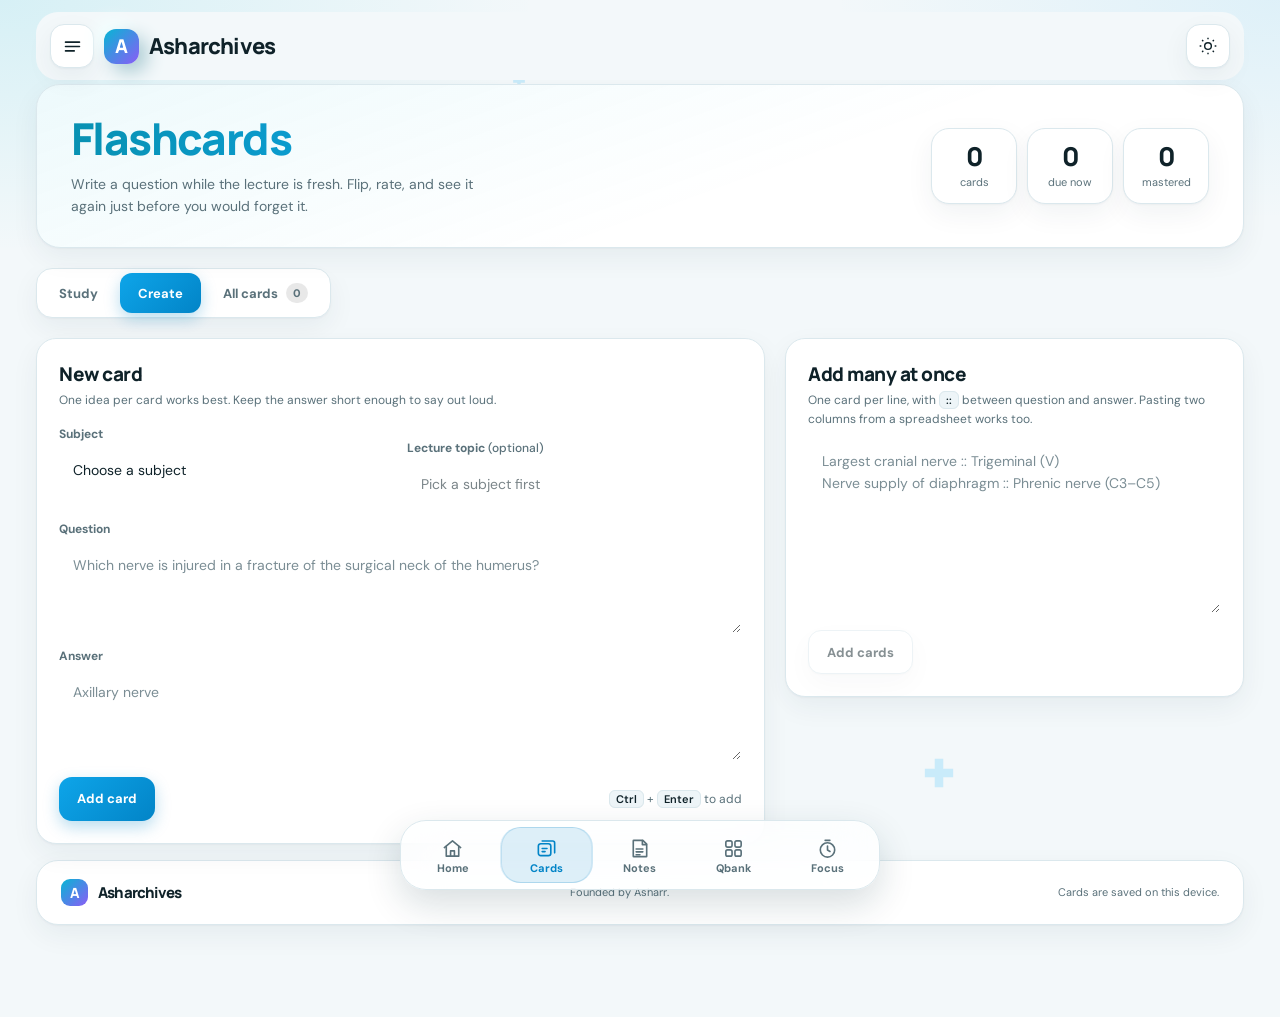
==== commit a192dcae: "Add files via upload" ====
--- a/flashcards.html
+++ b/flashcards.html
@@ -3,7 +3,7 @@
 <head>
   <meta charset="UTF-8">
   <meta name="viewport" content="width=device-width, initial-scale=1, viewport-fit=cover">
-  <meta name="theme-color" content="#f4f5fb">
+  <meta name="theme-color" content="#f3f8fa">
   <title>Flashcards — Asharchives</title>
   <script>try{document.documentElement.dataset.theme=localStorage.getItem("asharrow-theme")||(matchMedia("(prefers-color-scheme: dark)").matches?"dark":"light")}catch(e){}</script>
   <link rel="preconnect" href="https://fonts.googleapis.com">
@@ -22,7 +22,6 @@
   <script src="nav.js" defer></script><script src="pwa.js" defer></script>
   <script src="glass.js" defer></script>
   <script src="flashcards.js" defer></script>
-  <link rel="stylesheet" href="neumorphism.css">
   <link rel="stylesheet" href="anim.css">
   <link rel="stylesheet" href="theme.css">
   <script src="anim.js" defer></script>
--- a/styles.css
+++ b/styles.css
@@ -1 +1 @@
-:root{color-scheme:light;--bg:#f4f5fb;--surface:#fff;--surface-2:#f7f8fc;--ink:#20243b;--muted:#7d8197;--line:#e8eaf2;--accent:#ffd21a;--accent-ink:#292613;--blue:#e7ebff;--lav:#eeebff;--shadow:0 12px 35px rgba(45,51,91,.06);--radius:22px}:root[data-theme="dark"]{color-scheme:dark;--bg:#141622;--surface:#1e2130;--surface-2:#25293a;--ink:#f2f3fc;--muted:#a6abc1;--line:#34384c;--accent:#ffd21a;--accent-ink:#292613;--blue:#292f4b;--lav:#302b4b;--shadow:0 12px 35px rgba(0,0,0,.18)}*{box-sizing:border-box}html{scroll-behavior:smooth}body{margin:0;background:var(--bg);color:var(--ink);font-family:"DM Sans",sans-serif;transition:background .2s,color .2s}a{color:inherit;text-decoration:none}button,input,select{font:inherit}.app-shell{max-width:1240px;margin:auto;padding:0 36px}.topbar{height:90px;display:flex;align-items:center;justify-content:space-between;gap:24px}.brand{display:inline-flex;align-items:center;gap:10px;font-family:Manrope,sans-serif;font-size:22px;font-weight:800;letter-spacing:-.8px;white-space:nowrap}.brand-mark{width:35px;height:35px;display:grid;place-items:center;border-radius:12px;background:var(--accent);color:#242338;font-weight:800;font-size:19px;box-shadow:0 5px 12px #ffd21a35}.topbar-actions{display:flex;align-items:center;gap:12px}.searchbox{display:flex;align-items:center;gap:10px;width:min(330px,45vw);height:44px;padding:0 12px;background:var(--surface);border:1px solid var(--line);border-radius:14px;color:var(--muted)}.searchbox svg{width:18px;fill:none;stroke:currentColor;stroke-width:1.8;flex-shrink:0}.searchbox input{width:100%;border:0;outline:0;background:transparent;color:var(--ink);min-width:0}.searchbox kbd{font-size:11px;border:1px solid var(--line);border-radius:5px;padding:2px 6px}.icon-button{width:44px;height:44px;display:grid;place-items:center;border:1px solid var(--line);border-radius:14px;background:var(--surface);color:var(--ink);cursor:pointer}.icon-button svg{width:20px;fill:none;stroke:currentColor;stroke-width:1.7}.moon-icon{display:none}:root[data-theme="dark"] .sun-icon{display:none}:root[data-theme="dark"] .moon-icon{display:block}.welcome-grid{display:grid;grid-template-columns:minmax(0,1.65fr) minmax(260px,.8fr);gap:22px}.hero-card{position:relative;overflow:hidden;min-height:340px;padding:38px 40px;border-radius:26px;background:var(--blue);isolation:isolate}.eyebrow{margin:0 0 14px;font-size:10px;letter-spacing:1.7px;font-weight:800;color:#626b98}.eyebrow-dot{display:inline-block;width:7px;height:7px;border-radius:50%;background:var(--accent);margin-right:7px}.hero-card h1{position:relative;z-index:2;margin:0;font-family:Manrope,sans-serif;font-size:clamp(34px,4.3vw,52px);line-height:1.09;letter-spacing:-2px}.hero-card h1 span{color:#6873ad}.hero-copy{position:relative;z-index:2;max-width:365px;margin:16px 0 25px;color:var(--muted);line-height:1.6;font-size:14px}.primary-button{position:relative;z-index:2;display:inline-flex;align-items:center;gap:16px;background:var(--accent);color:var(--accent-ink);padding:13px 17px;border-radius:12px;font-size:13px;font-weight:800;box-shadow:0 7px 16px #d9b00025;transition:transform .18s}.primary-button:hover{transform:translateY(-2px)}.hero-decoration{position:absolute;right:5%;top:0;width:42%;height:100%;z-index:1;pointer-events:none}.orbit{position:absolute;border:1px solid #aab3e2a0;border-radius:50%;transform:rotate(-25deg)}.orbit-one{width:270px;height:360px;right:0;top:-5px}.orbit-two{width:210px;height:300px;right:30px;top:30px}.anatomy-card{position:absolute;right:25px;top:75px;width:135px;height:185px;background:#fff9;border:1px solid #fff;border-radius:65px 65px 24px 24px;box-shadow:0 15px 30px #48518a18;display:flex;align-items:center;flex-direction:column;justify-content:center;transform:rotate(8deg)}.anatomy-spark{font-size:49px;color:#8792ce}.anatomy-line{width:44px;height:44px;border:2px solid #c6cbed;border-radius:50%;margin:6px}.anatomy-dot{width:7px;height:7px;border-radius:50%;background:var(--accent);position:absolute;right:20px;top:44px}.anatomy-label{font-size:7px;letter-spacing:1px;color:#73799d;font-weight:800}.daily-card{padding:25px 25px 22px;border:1px solid var(--line);border-radius:26px;background:var(--surface);box-shadow:var(--shadow)}.card-heading{display:flex;justify-content:space-between;align-items:center}.muted-eyebrow{color:var(--muted);margin-bottom:8px}.card-heading h2,.section-heading h2,.educator-banner h2{font-family:Manrope,sans-serif;margin:0;letter-spacing:-.8px;font-size:21px}.mini-icon{width:35px;height:35px;display:grid;place-items:center;background:var(--surface-2);border-radius:12px;color:#8c91bb}.streak-number{margin-top:18px;display:flex;align-items:center;gap:8px;font-family:Manrope,sans-serif;font-size:52px;font-weight:800;letter-spacing:-2px;line-height:1}.streak-flame{display:grid;place-items:center;width:31px;height:31px;border-radius:10px;background:#fff3c2;color:#d69e00;font-size:18px;letter-spacing:0}.streak-caption{margin:5px 0 2px;font-size:13px;font-weight:700}.small-muted{font-size:11px;line-height:1.5;color:var(--muted);margin:5px 0 14px}.week-row{display:grid;grid-template-columns:repeat(7,1fr);gap:7px}.week-day{display:flex;flex-direction:column;align-items:center;gap:7px;font-size:10px;color:var(--muted)}.week-dot{width:24px;height:24px;border-radius:8px;background:var(--surface-2);border:1px solid var(--line);display:grid;place-items:center;font-size:10px}.week-dot.active{background:var(--accent);border-color:var(--accent);color:#30290e;font-weight:800}.activity-divider{height:1px;background:var(--line);margin:19px 0 13px}.activity-stat{display:flex;align-items:center;justify-content:space-between;margin-top:9px;color:var(--muted);font-size:12px}.activity-stat strong{color:var(--ink);font-size:14px}.section-block{padding:48px 0 38px}.section-heading{display:flex;justify-content:space-between;align-items:end;gap:20px;margin-bottom:23px}.section-heading h2{font-size:27px}.section-subtitle{font-size:13px;color:var(--muted);margin:8px 0 0}.year-select-wrap{display:flex;align-items:center;gap:9px;font-size:12px;color:var(--muted);white-space:nowrap}.year-select-wrap select{appearance:none;border:1px solid var(--line);border-radius:11px;padding:10px 32px 10px 12px;background:var(--surface) url("data:image/svg+xml,%3Csvg xmlns='http://www.w3.org/2000/svg' width='12' height='12' viewBox='0 0 24 24' fill='none' stroke='%238087a0' stroke-width='2'%3E%3Cpath d='m6 9 6 6 6-6'/%3E%3C/svg%3E") no-repeat right 11px center;color:var(--ink);outline:0}.subject-grid{display:grid;grid-template-columns:repeat(3,minmax(0,1fr));gap:16px}.subject-card{min-width:0;position:relative;display:flex;flex-direction:column;min-height:188px;padding:20px;border:1px solid var(--line);border-radius:20px;background:var(--surface);transition:transform .18s,border-color .18s,box-shadow .18s}.subject-card:hover{transform:translateY(-3px);border-color:#c5c9e5;box-shadow:var(--shadow)}.subject-top{display:flex;align-items:flex-start;justify-content:space-between;gap:12px}.subject-icon{width:47px;height:47px;border-radius:15px;display:grid;place-items:center;font-size:23px;flex-shrink:0}.subject-icon.blue{background:#e7edff}.subject-icon.yellow{background:#fff3bf}.subject-icon.pink{background:#ffe6ef}.subject-icon.green{background:#dff7eb}.subject-icon.purple{background:#eee6ff}.subject-icon.orange{background:#ffeadb}.subject-icon.cyan{background:#dff7fa}.subject-icon.rose{background:#ffe4e0}.subject-arrow{font-size:20px;color:#9a9db3}.subject-card h3{font-family:Manrope,sans-serif;font-size:17px;letter-spacing:-.3px;margin:18px 0 5px}.subject-card p{font-size:12px;color:var(--muted);margin:0;line-height:1.5}.subject-bottom{display:flex;align-items:center;justify-content:space-between;gap:8px;margin-top:auto;padding-top:17px;font-size:11px;color:var(--muted)}.year-pill{padding:5px 8px;border-radius:7px;background:var(--surface-2);font-weight:700}.progress-track{height:4px;border-radius:5px;background:var(--line);overflow:hidden;flex:1;max-width:80px}.progress-track span{display:block;height:100%;width:0;background:var(--accent);border-radius:5px}.loading-card{padding:20px;color:var(--muted)}.empty-state{padding:25px;text-align:center;color:var(--muted);font-size:13px}.educator-banner{display:flex;align-items:center;gap:20px;padding:25px 28px;margin:0 0 36px;border-radius:22px;background:var(--surface-2);border:1px solid var(--line)}.educator-icon{display:grid;place-items:center;flex-shrink:0;width:54px;height:54px;border-radius:17px;background:var(--accent);font-size:24px;color:#393015}.educator-banner .eyebrow{margin-bottom:6px}.educator-banner h2{font-size:20px}.educator-banner p:not(.eyebrow){font-size:12px;color:var(--muted);margin:6px 0 0}.text-link{margin-left:auto;white-space:nowrap;font-size:12px;font-weight:800}.text-link span{margin-left:7px}.footer{display:flex;align-items:center;justify-content:space-between;gap:18px;padding:22px 0 30px;border-top:1px solid var(--line);font-size:11px;color:var(--muted)}.footer-brand{font-size:15px;color:var(--ink)}.footer-brand .brand-mark{width:27px;height:27px;border-radius:9px;font-size:14px}.footer-note{text-align:right}@media(max-width:850px){.app-shell{padding:0 22px}.welcome-grid{grid-template-columns:1fr}.hero-card{min-height:310px}.daily-card{display:grid;grid-template-columns:1fr 1fr;column-gap:20px}.card-heading{grid-column:1/-1}.streak-number{margin-top:12px}.week-row{grid-column:2;grid-row:2/5;align-self:center}.activity-divider{grid-column:1/-1}.activity-stat{grid-column:1/-1}.subject-grid{grid-template-columns:repeat(2,minmax(0,1fr))}.hero-decoration{right:1%;opacity:.8}}@media(max-width:560px){.app-shell{padding:0 15px}.topbar{height:72px}.brand{font-size:19px}.brand-mark{width:32px;height:32px}.topbar-actions{gap:7px}.searchbox{width:42px;padding:0 11px;border-radius:13px}.searchbox input,.searchbox kbd{display:none}.searchbox:focus-within{position:absolute;left:15px;right:66px;z-index:5;width:auto;background:var(--surface);box-shadow:var(--shadow)}.searchbox:focus-within input{display:block}.searchbox:focus-within kbd{display:none}.icon-button{width:42px;height:42px}.hero-card{padding:28px 24px;min-height:325px}.hero-card h1{font-size:39px}.hero-copy{max-width:230px;font-size:13px}.hero-decoration{right:-30px;top:35px;opacity:.55;transform:scale(.75);transform-origin:right center}.daily-card{padding:20px;grid-template-columns:1fr}.card-heading,.week-row,.activity-divider,.activity-stat{grid-column:auto;grid-row:auto}.week-row{margin:15px 0 0}.section-block{padding:35px 0 28px}.section-heading{align-items:flex-start;flex-direction:column}.section-heading h2{font-size:24px}.subject-grid{grid-template-columns:1fr 1fr;gap:10px}.subject-card{padding:14px;min-height:180px;border-radius:17px}.subject-icon{width:40px;height:40px;border-radius:13px;font-size:20px}.subject-card h3{font-size:14px;margin-top:14px}.subject-card p{font-size:11px}.subject-bottom{font-size:10px;flex-wrap:wrap}.progress-track{max-width:42px}.educator-banner{padding:19px;gap:13px;align-items:flex-start;flex-wrap:wrap}.educator-icon{width:43px;height:43px}.educator-banner>div:nth-child(2){flex:1;min-width:170px}.educator-banner h2{font-size:17px}.text-link{margin:5px 0 0 56px}.footer{flex-wrap:wrap;justify-content:flex-start}.footer>span:nth-child(2){order:3;width:100%}.footer-note{margin-left:auto}}
+:root{color-scheme:light;--bg:#f3f8fa;--surface:#fff;--surface-2:#eef5f8;--ink:#0f2229;--muted:#5a717a;--line:#dbe8ed;--accent:var(--accent);--accent-ink:var(--accent-ink);--blue:#e3f4fa;--lav:#e3f4fa;--shadow:0 12px 35px rgba(15,50,65,.06);--radius:22px}:root[data-theme="dark"]{color-scheme:dark;--bg:#000;--surface:#0a0a0b;--surface-2:#111113;--ink:#f5f5f6;--muted:#8d8f98;--line:#1e1e21;--accent:var(--accent);--accent-ink:var(--accent-ink);--blue:#111113;--lav:#111113;--shadow:0 12px 35px rgba(0,0,0,.18)}*{box-sizing:border-box}html{scroll-behavior:smooth}body{margin:0;background:var(--bg);color:var(--ink);font-family:"DM Sans",sans-serif;transition:background .2s,color .2s}a{color:inherit;text-decoration:none}button,input,select{font:inherit}.app-shell{max-width:1240px;margin:auto;padding:0 36px}.topbar{height:90px;display:flex;align-items:center;justify-content:space-between;gap:24px}.brand{display:inline-flex;align-items:center;gap:10px;font-family:Manrope,sans-serif;font-size:22px;font-weight:800;letter-spacing:-.8px;white-space:nowrap}.brand-mark{width:35px;height:35px;display:grid;place-items:center;border-radius:12px;background:var(--accent);color:var(--accent-ink);font-weight:800;font-size:19px;box-shadow:0 5px 12px rgba(var(--acc-rgb),.21)}.topbar-actions{display:flex;align-items:center;gap:12px}.searchbox{display:flex;align-items:center;gap:10px;width:min(330px,45vw);height:44px;padding:0 12px;background:var(--surface);border:1px solid var(--line);border-radius:14px;color:var(--muted)}.searchbox svg{width:18px;fill:none;stroke:currentColor;stroke-width:1.8;flex-shrink:0}.searchbox input{width:100%;border:0;outline:0;background:transparent;color:var(--ink);min-width:0}.searchbox kbd{font-size:11px;border:1px solid var(--line);border-radius:5px;padding:2px 6px}.icon-button{width:44px;height:44px;display:grid;place-items:center;border:1px solid var(--line);border-radius:14px;background:var(--surface);color:var(--ink);cursor:pointer}.icon-button svg{width:20px;fill:none;stroke:currentColor;stroke-width:1.7}.moon-icon{display:none}:root[data-theme="dark"] .sun-icon{display:none}:root[data-theme="dark"] .moon-icon{display:block}.welcome-grid{display:grid;grid-template-columns:minmax(0,1.65fr) minmax(260px,.8fr);gap:22px}.hero-card{position:relative;overflow:hidden;min-height:340px;padding:38px 40px;border-radius:26px;background:var(--blue);isolation:isolate}.eyebrow{margin:0 0 14px;font-size:10px;letter-spacing:1.7px;font-weight:800;color:var(--muted)}.eyebrow-dot{display:inline-block;width:7px;height:7px;border-radius:50%;background:var(--accent);margin-right:7px}.hero-card h1{position:relative;z-index:2;margin:0;font-family:Manrope,sans-serif;font-size:clamp(34px,4.3vw,52px);line-height:1.09;letter-spacing:-2px}.hero-card h1 span{color:var(--accent)}.hero-copy{position:relative;z-index:2;max-width:365px;margin:16px 0 25px;color:var(--muted);line-height:1.6;font-size:14px}.primary-button{position:relative;z-index:2;display:inline-flex;align-items:center;gap:16px;background:var(--accent);color:var(--accent-ink);padding:13px 17px;border-radius:12px;font-size:13px;font-weight:800;box-shadow:0 7px 16px rgba(var(--acc-rgb),.15);transition:transform .18s}.primary-button:hover{transform:translateY(-2px)}.hero-decoration{position:absolute;right:5%;top:0;width:42%;height:100%;z-index:1;pointer-events:none}.orbit{position:absolute;border:1px solid rgba(var(--acc-rgb),.35);border-radius:50%;transform:rotate(-25deg)}.orbit-one{width:270px;height:360px;right:0;top:-5px}.orbit-two{width:210px;height:300px;right:30px;top:30px}.anatomy-card{position:absolute;right:25px;top:75px;width:135px;height:185px;background:#fff9;border:1px solid #fff;border-radius:65px 65px 24px 24px;box-shadow:0 15px 30px rgba(var(--acc-rgb),.1);display:flex;align-items:center;flex-direction:column;justify-content:center;transform:rotate(8deg)}.anatomy-spark{font-size:49px;color:var(--accent-2)}.anatomy-line{width:44px;height:44px;border:2px solid var(--line);border-radius:50%;margin:6px}.anatomy-dot{width:7px;height:7px;border-radius:50%;background:var(--accent);position:absolute;right:20px;top:44px}.anatomy-label{font-size:7px;letter-spacing:1px;color:var(--muted);font-weight:800}.daily-card{padding:25px 25px 22px;border:1px solid var(--line);border-radius:26px;background:var(--surface);box-shadow:var(--shadow)}.card-heading{display:flex;justify-content:space-between;align-items:center}.muted-eyebrow{color:var(--muted);margin-bottom:8px}.card-heading h2,.section-heading h2,.educator-banner h2{font-family:Manrope,sans-serif;margin:0;letter-spacing:-.8px;font-size:21px}.mini-icon{width:35px;height:35px;display:grid;place-items:center;background:var(--surface-2);border-radius:12px;color:var(--muted)}.streak-number{margin-top:18px;display:flex;align-items:center;gap:8px;font-family:Manrope,sans-serif;font-size:52px;font-weight:800;letter-spacing:-2px;line-height:1}.streak-flame{display:grid;place-items:center;width:31px;height:31px;border-radius:10px;background:var(--accent-soft);color:var(--accent);font-size:18px;letter-spacing:0}.streak-caption{margin:5px 0 2px;font-size:13px;font-weight:700}.small-muted{font-size:11px;line-height:1.5;color:var(--muted);margin:5px 0 14px}.week-row{display:grid;grid-template-columns:repeat(7,1fr);gap:7px}.week-day{display:flex;flex-direction:column;align-items:center;gap:7px;font-size:10px;color:var(--muted)}.week-dot{width:24px;height:24px;border-radius:8px;background:var(--surface-2);border:1px solid var(--line);display:grid;place-items:center;font-size:10px}.week-dot.active{background:var(--accent);border-color:var(--accent);color:var(--accent-ink);font-weight:800}.activity-divider{height:1px;background:var(--line);margin:19px 0 13px}.activity-stat{display:flex;align-items:center;justify-content:space-between;margin-top:9px;color:var(--muted);font-size:12px}.activity-stat strong{color:var(--ink);font-size:14px}.section-block{padding:48px 0 38px}.section-heading{display:flex;justify-content:space-between;align-items:end;gap:20px;margin-bottom:23px}.section-heading h2{font-size:27px}.section-subtitle{font-size:13px;color:var(--muted);margin:8px 0 0}.year-select-wrap{display:flex;align-items:center;gap:9px;font-size:12px;color:var(--muted);white-space:nowrap}.year-select-wrap select{appearance:none;border:1px solid var(--line);border-radius:11px;padding:10px 32px 10px 12px;background:var(--surface) url("data:image/svg+xml,%3Csvg xmlns='http://www.w3.org/2000/svg' width='12' height='12' viewBox='0 0 24 24' fill='none' stroke='%238a9aa3' stroke-width='2'%3E%3Cpath d='m6 9 6 6 6-6'/%3E%3C/svg%3E") no-repeat right 11px center;color:var(--ink);outline:0}.subject-grid{display:grid;grid-template-columns:repeat(3,minmax(0,1fr));gap:16px}.subject-card{min-width:0;position:relative;display:flex;flex-direction:column;min-height:188px;padding:20px;border:1px solid var(--line);border-radius:20px;background:var(--surface);transition:transform .18s,border-color .18s,box-shadow .18s}.subject-card:hover{transform:translateY(-3px);border-color:var(--line);box-shadow:var(--shadow)}.subject-top{display:flex;align-items:flex-start;justify-content:space-between;gap:12px}.subject-icon{width:47px;height:47px;border-radius:15px;display:grid;place-items:center;font-size:23px;flex-shrink:0}.subject-arrow{font-size:20px;color:var(--muted)}.subject-card h3{font-family:Manrope,sans-serif;font-size:17px;letter-spacing:-.3px;margin:18px 0 5px}.subject-card p{font-size:12px;color:var(--muted);margin:0;line-height:1.5}.subject-bottom{display:flex;align-items:center;justify-content:space-between;gap:8px;margin-top:auto;padding-top:17px;font-size:11px;color:var(--muted)}.year-pill{padding:5px 8px;border-radius:7px;background:var(--surface-2);font-weight:700}.progress-track{height:4px;border-radius:5px;background:var(--line);overflow:hidden;flex:1;max-width:80px}.progress-track span{display:block;height:100%;width:0;background:var(--accent);border-radius:5px}.loading-card{padding:20px;color:var(--muted)}.empty-state{padding:25px;text-align:center;color:var(--muted);font-size:13px}.educator-banner{display:flex;align-items:center;gap:20px;padding:25px 28px;margin:0 0 36px;border-radius:22px;background:var(--surface-2);border:1px solid var(--line)}.educator-icon{display:grid;place-items:center;flex-shrink:0;width:54px;height:54px;border-radius:17px;background:var(--accent);font-size:24px;color:var(--accent-ink)}.educator-banner .eyebrow{margin-bottom:6px}.educator-banner h2{font-size:20px}.educator-banner p:not(.eyebrow){font-size:12px;color:var(--muted);margin:6px 0 0}.text-link{margin-left:auto;white-space:nowrap;font-size:12px;font-weight:800}.text-link span{margin-left:7px}.footer{display:flex;align-items:center;justify-content:space-between;gap:18px;padding:22px 0 30px;border-top:1px solid var(--line);font-size:11px;color:var(--muted)}.footer-brand{font-size:15px;color:var(--ink)}.footer-brand .brand-mark{width:27px;height:27px;border-radius:9px;font-size:14px}.footer-note{text-align:right}@media(max-width:850px){.app-shell{padding:0 22px}.welcome-grid{grid-template-columns:1fr}.hero-card{min-height:310px}.daily-card{display:grid;grid-template-columns:1fr 1fr;column-gap:20px}.card-heading{grid-column:1/-1}.streak-number{margin-top:12px}.week-row{grid-column:2;grid-row:2/5;align-self:center}.activity-divider{grid-column:1/-1}.activity-stat{grid-column:1/-1}.subject-grid{grid-template-columns:repeat(2,minmax(0,1fr))}.hero-decoration{right:1%;opacity:.8}}@media(max-width:560px){.app-shell{padding:0 15px}.topbar{height:72px}.brand{font-size:19px}.brand-mark{width:32px;height:32px}.topbar-actions{gap:7px}.searchbox{width:42px;padding:0 11px;border-radius:13px}.searchbox input,.searchbox kbd{display:none}.searchbox:focus-within{position:absolute;left:15px;right:66px;z-index:5;width:auto;background:var(--surface);box-shadow:var(--shadow)}.searchbox:focus-within input{display:block}.searchbox:focus-within kbd{display:none}.icon-button{width:42px;height:42px}.hero-card{padding:28px 24px;min-height:325px}.hero-card h1{font-size:39px}.hero-copy{max-width:230px;font-size:13px}.hero-decoration{right:-30px;top:35px;opacity:.55;transform:scale(.75);transform-origin:right center}.daily-card{padding:20px;grid-template-columns:1fr}.card-heading,.week-row,.activity-divider,.activity-stat{grid-column:auto;grid-row:auto}.week-row{margin:15px 0 0}.section-block{padding:35px 0 28px}.section-heading{align-items:flex-start;flex-direction:column}.section-heading h2{font-size:24px}.subject-grid{grid-template-columns:1fr 1fr;gap:10px}.subject-card{padding:14px;min-height:180px;border-radius:17px}.subject-icon{width:40px;height:40px;border-radius:13px;font-size:20px}.subject-card h3{font-size:14px;margin-top:14px}.subject-card p{font-size:11px}.subject-bottom{font-size:10px;flex-wrap:wrap}.progress-track{max-width:42px}.educator-banner{padding:19px;gap:13px;align-items:flex-start;flex-wrap:wrap}.educator-icon{width:43px;height:43px}.educator-banner>div:nth-child(2){flex:1;min-width:170px}.educator-banner h2{font-size:17px}.text-link{margin:5px 0 0 56px}.footer{flex-wrap:wrap;justify-content:flex-start}.footer>span:nth-child(2){order:3;width:100%}.footer-note{margin-left:auto}}
--- a/glass.css
+++ b/glass.css
@@ -1 +1 @@
-:root{--glass:rgba(255,255,255,.52);--glass-hi:rgba(255,255,255,.76);--glass-edge:rgba(255,255,255,.78);--glass-sh:0 10px 34px rgba(62,72,140,.13),inset 0 1px 0 rgba(255,255,255,.85);--fx:blur(18px) saturate(165%);--hero:linear-gradient(135deg,rgba(226,231,255,.8),rgba(255,255,255,.42));--b1:#ffe27a;--b2:#b9c4ff;--b3:#f3c9ff}:root[data-theme="dark"]{--glass:rgba(34,38,60,.5);--glass-hi:rgba(50,56,86,.72);--glass-edge:rgba(255,255,255,.11);--glass-sh:0 10px 34px rgba(0,0,0,.38),inset 0 1px 0 rgba(255,255,255,.09);--hero:linear-gradient(135deg,rgba(52,60,104,.74),rgba(30,33,52,.45));--b1:#8a7410;--b2:#3b4aa8;--b3:#6a2f8f}body{min-height:100vh;animation:fadeIn .6s backwards}body::before,body::after{content:"";position:fixed;z-index:-1;border-radius:50%;filter:blur(80px);opacity:.6;pointer-events:none}body::before{width:46vw;height:46vw;max-width:560px;max-height:560px;top:-8%;right:-6%;background:radial-gradient(circle,var(--b1),transparent 68%);animation:drift 20s ease-in-out infinite alternate}body::after{width:52vw;height:52vw;max-width:640px;max-height:640px;bottom:-12%;left:-10%;background:radial-gradient(circle,var(--b2),var(--b3) 45%,transparent 70%);animation:drift 26s ease-in-out infinite alternate-reverse}.topbar,.searchbox,.icon-button,.save-button,.playlist-search,.year-select-wrap select,.hero-card,.daily-card,.subject-card,.educator-banner,.course-hero,.notes-card,.playlist-card,.back-link{-webkit-backdrop-filter:var(--fx);backdrop-filter:var(--fx)}.topbar,.searchbox,.icon-button,.save-button,.playlist-search,.year-select-wrap select,.subject-card,.daily-card,.educator-banner,.notes-card,.playlist-card,.back-link,.topic-item{background-color:var(--glass);border-color:var(--glass-edge)}.searchbox,.icon-button,.save-button,.playlist-search,.year-select-wrap select,.subject-card,.daily-card,.educator-banner,.notes-card,.playlist-card,.topbar,.back-link{box-shadow:var(--glass-sh)}.hero-card,.course-hero{background:var(--hero);border:1px solid var(--glass-edge);box-shadow:var(--glass-sh)}.save-button.is-saved{background-color:#fff3bf;border-color:#ffe17a}.notes-card textarea{background:var(--glass);border-color:var(--glass-edge)}.notes-card textarea:focus{box-shadow:0 0 0 3px rgba(255,210,26,.35)}.topic-number{background:var(--glass-hi)}.topic-item.active{background:var(--glass-hi);border-color:rgba(255,210,26,.6);box-shadow:0 8px 22px rgba(255,210,26,.18)}.video-frame{border:1px solid rgba(255,255,255,.18);box-shadow:0 24px 60px rgba(30,35,80,.28)}.video-frame iframe{animation:fadeIn .6s backwards}.topbar{position:sticky;top:12px;z-index:50;height:68px;margin-top:12px;padding:0 14px;border:1px solid var(--glass-edge);border-radius:22px}.back-link{display:inline-flex;align-items:center;gap:6px;height:44px;padding:0 14px;border:1px solid var(--glass-edge);border-radius:14px;font-size:13px;font-weight:700;transition:transform .2s}.back-link:hover{transform:translateX(-3px)}.hero-card,.course-hero{animation:rise .7s cubic-bezier(.2,.8,.2,1) backwards}.daily-card{animation:rise .7s .12s cubic-bezier(.2,.8,.2,1) backwards}.section-block,.educator-banner,.learning-layout{animation:rise .7s .2s cubic-bezier(.2,.8,.2,1) backwards}.subject-card{animation:rise .5s cubic-bezier(.2,.8,.2,1) backwards;position:relative;overflow:hidden;transition:transform .35s cubic-bezier(.2,.8,.2,1),box-shadow .35s,border-color .35s}.subject-card:nth-child(3n+2){animation-delay:.07s}.subject-card:nth-child(3n){animation-delay:.14s}.subject-card::before{content:"";position:absolute;inset:0;background:linear-gradient(115deg,transparent 35%,rgba(255,255,255,.35) 50%,transparent 65%);transform:translateX(-120%);transition:transform .8s ease;pointer-events:none}.subject-card:hover{transform:translateY(-6px) scale(1.015);border-color:rgba(255,210,26,.6);box-shadow:0 18px 44px rgba(62,72,140,.22),inset 0 1px 0 rgba(255,255,255,.9)}.subject-card:hover::before{transform:translateX(120%)}.subject-arrow,.subject-icon,.primary-button span,.icon-button svg,.brand-mark{transition:transform .3s}.subject-card:hover .subject-arrow{transform:translate(3px,-3px)}.subject-card:hover .subject-icon{transform:rotate(-8deg) scale(1.1)}.primary-button:hover{transform:translateY(-3px);box-shadow:0 12px 26px #d9b00040}.primary-button:hover span{transform:translate(3px,-3px)}.icon-button:hover svg{transform:rotate(25deg)}.brand:hover .brand-mark{transform:rotate(-8deg) scale(1.08)}.icon-button,.save-button,.complete-button,.outline-button{transition:transform .2s,box-shadow .2s,background .2s}.icon-button:hover,.save-button:hover,.complete-button:hover,.outline-button:hover{transform:translateY(-2px)}.icon-button:active,.save-button:active,.complete-button:active,.outline-button:active{transform:scale(.95)}.topic-item{transition:transform .25s,border-color .2s,background .2s,box-shadow .25s}.topic-item:hover{transform:translateX(4px);border-color:var(--glass-edge)}.orbit,.art-orbit{animation:spin 50s linear infinite}.orbit-two{animation-direction:reverse;animation-duration:70s}.art-orbit{animation-name:spinB}.anatomy-card{animation:floatA 6s ease-in-out infinite}.art-circle{animation:floatB 7s ease-in-out infinite}.art-star,.anatomy-spark{animation:twinkle 3.6s ease-in-out infinite}.star-two{animation-delay:1.2s}.brand-mark,.streak-flame{animation:glow 3.2s ease-in-out infinite}.play-bubble{animation:pulse 2.4s ease-out infinite}.week-dot.active{animation:pop .5s .3s backwards}.progress-track span{background:linear-gradient(90deg,#ffd21a,#ffe98a,#ffd21a);background-size:200% 100%;animation:shimmer 2.6s linear infinite}@keyframes rise{from{opacity:0;transform:translateY(22px) scale(.98)}}@keyframes fadeIn{from{opacity:0}}@keyframes drift{to{transform:translate(6vw,-5vh) scale(1.15)}}@keyframes spin{to{transform:rotate(335deg)}}@keyframes spinB{to{transform:rotate(395deg)}}@keyframes floatA{50%{transform:rotate(8deg) translateY(-12px)}}@keyframes floatB{50%{transform:rotate(7deg) translateY(-9px)}}@keyframes twinkle{50%{opacity:.35;transform:scale(.8) rotate(20deg)}}@keyframes glow{50%{box-shadow:0 5px 22px #ffd21a99}}@keyframes pulse{0%{box-shadow:0 0 0 0 #ffd21a88}70%,100%{box-shadow:0 0 0 18px #ffd21a00}}@keyframes shimmer{to{background-position:-200% 0}}@keyframes pop{from{transform:scale(.4);opacity:0}}@media(max-width:560px){:root{--fx:blur(12px) saturate(150%)}.topbar{top:8px;height:60px;margin-top:8px;padding:0 10px}.searchbox:focus-within{left:8px;right:60px;background:var(--glass-hi)}}@media(prefers-reduced-motion:reduce){*,*::before,*::after{animation:none!important;transition:none!important}}:root{--glare:rgba(255,255,255,.55);--glass-deep:rgba(255,255,255,.34)}:root[data-theme="dark"]{--glare:rgba(160,170,255,.16);--glass-deep:rgba(20,22,40,.42)}[hidden]{display:none!important}.video-frame>iframe,.video-frame>video{position:absolute;inset:0;z-index:1;width:100%;height:100%;border:0;background:#0b0d16;object-fit:contain}.video-placeholder{z-index:3;padding:18px}.video-placeholder p{max-width:360px}.link-form{display:flex;gap:8px;width:100%;max-width:440px;margin:6px 0 0}.link-form input{flex:1;min-width:0;height:42px;padding:0 13px;border-radius:12px;border:1px solid rgba(255,255,255,.24);background:rgba(255,255,255,.1);color:#fff;font:12px "DM Sans",sans-serif;outline:0;-webkit-backdrop-filter:blur(12px);backdrop-filter:blur(12px);transition:border-color .2s,box-shadow .2s}.link-form input::placeholder{color:#c1c7de}.link-form input:focus{border-color:var(--accent);box-shadow:0 0 0 3px rgba(255,210,26,.25)}.link-form .outline-button{height:42px;white-space:nowrap;background:var(--accent);color:#292613;border-color:transparent}.link-error{color:#ffc2c2!important;margin:10px 0 0!important;font-size:11px!important}.external-card{position:absolute;inset:0;z-index:2;display:flex;flex-direction:column;align-items:center;justify-content:center;gap:8px;padding:22px;text-align:center;color:#f4f5ff;background:radial-gradient(circle at 50% 20%,#3d4470,#1d2030 70%);-webkit-backdrop-filter:blur(8px);backdrop-filter:blur(8px)}.external-card h3{font:700 17px Manrope,sans-serif;margin:10px 0 0}.external-card p{max-width:380px;color:#c1c7de;font-size:12px;line-height:1.55;margin:0}.external-card .outline-button{display:inline-block;text-decoration:none;margin-top:8px;background:var(--accent);color:#292613;border-color:transparent}.video-toolbar{display:flex;justify-content:space-between;align-items:center;flex-wrap:wrap;gap:10px 14px;margin-top:13px;padding:11px 15px;border-radius:16px;border:1px solid var(--glass-edge);background:var(--glass-hi);-webkit-backdrop-filter:var(--fx);backdrop-filter:var(--fx);box-shadow:var(--glass-sh);font-size:11px;color:var(--muted)}.toolbar-actions{display:flex;gap:16px;align-items:center;flex-wrap:wrap}.video-toolbar a{color:var(--ink);font-weight:700;text-decoration:none;transition:color .2s}.video-toolbar a:hover{color:#9a7a00}.video-toolbar button{border:0;background:transparent;color:var(--ink);font:700 11px "DM Sans",sans-serif;cursor:pointer;padding:0;transition:color .2s}.video-toolbar button:hover{color:#9a7a00}.video-frame{animation:rise .6s cubic-bezier(.2,.8,.2,1) backwards}.breadcrumbs{display:inline-flex;padding:7px 15px;border-radius:999px;background:var(--glass);border:1px solid var(--glass-edge);-webkit-backdrop-filter:var(--fx);backdrop-filter:var(--fx);box-shadow:var(--glass-sh)}.topic-item,.playlist-count,.mini-icon,.week-dot,.lecture-under,.section-title-row{-webkit-backdrop-filter:var(--fx);backdrop-filter:var(--fx)}.topic-item{position:relative;overflow:hidden;background:var(--glass);border-color:var(--glass-edge);box-shadow:0 4px 14px rgba(62,72,140,.06)}.topic-item.active{background:var(--glass-hi)}.playlist-count,.mini-icon{background:var(--glass-hi);border:1px solid var(--glass-edge);box-shadow:var(--glass-sh)}.footer{margin-top:16px;padding:18px 24px;border:1px solid var(--glass-edge);border-radius:22px;background:var(--glass);-webkit-backdrop-filter:var(--fx);backdrop-filter:var(--fx);box-shadow:var(--glass-sh)}.course-footer{padding-top:19px}.lecture-under{background:transparent}.notes-card textarea{background:var(--glass-deep)}.educator-banner{background:var(--glass)}.topic-item.completed .topic-number{background:rgba(223,247,235,.85)}.subject-card::after,.hero-card::after,.course-hero::after,.daily-card::after,.topic-item::after,.educator-banner::after{content:"";position:absolute;inset:0;z-index:0;border-radius:inherit;pointer-events:none;opacity:0;transition:opacity .35s;background:radial-gradient(260px circle at var(--mx,50%) var(--my,50%),var(--glare),transparent 62%)}.subject-card:hover::after,.hero-card:hover::after,.course-hero:hover::after,.daily-card:hover::after,.topic-item:hover::after,.educator-banner:hover::after{opacity:1}.subject-card>*,.topic-item>*,.daily-card>*,.educator-banner>*{position:relative;z-index:1}.hero-card>*:not(.hero-decoration):not(.ecg),.course-hero>*:not(.ecg){position:relative}.eyebrow-dot{animation:beat 1.8s ease-in-out infinite}@keyframes beat{0%,100%{transform:scale(1)}12%{transform:scale(1.55)}24%{transform:scale(1)}36%{transform:scale(1.3)}60%{transform:scale(1)}}.course-art{z-index:2}.ecg{position:absolute;left:0;right:0;bottom:0;height:40px;overflow:hidden;pointer-events:none;z-index:1;opacity:.6;-webkit-mask:linear-gradient(90deg,transparent,#000 14%,#000 86%,transparent);mask:linear-gradient(90deg,transparent,#000 14%,#000 86%,transparent)}.ecg-track{display:flex;width:200%;height:100%;animation:ecgScroll 9s linear infinite}.ecg-track svg{flex:none;width:50%;height:100%;overflow:visible}.ecg-track path{fill:none;stroke:#c9a200;stroke-width:2;stroke-linejoin:round;stroke-linecap:round;filter:drop-shadow(0 0 4px rgba(255,210,26,.7))}:root[data-theme="dark"] .ecg-track path{stroke:#ffd21a}@keyframes ecgScroll{to{transform:translateX(-50%)}}.hero-card h1 span{color:transparent;background:linear-gradient(90deg,#6873ad,#ffd21a,#9aa6e6,#6873ad);background-size:300% 100%;-webkit-background-clip:text;background-clip:text;animation:textShimmer 7s linear infinite}@keyframes textShimmer{to{background-position:-300% 0}}.med-bg{position:fixed;inset:0;z-index:-1;pointer-events:none;overflow:hidden}.med-bg>span{position:absolute;width:var(--s);height:var(--s);opacity:.22;animation:floatMed var(--d,10s) ease-in-out infinite alternate}.med-bg .cross svg{width:100%;height:100%;fill:#8d97d6}.med-bg .pill{height:calc(var(--s)*.5);width:calc(var(--s)*2.1);border-radius:999px;background:linear-gradient(90deg,#ffd21a 0 50%,#b9c4ff 50% 100%);transform:rotate(-30deg);box-shadow:inset 0 1px 0 rgba(255,255,255,.6)}:root[data-theme="dark"] .med-bg .cross svg{fill:#5f6ab3}@keyframes floatMed{from{transform:translate(0,0) rotate(0)}to{transform:translate(18px,-26px) rotate(40deg)}}.activity-stat strong{animation:pop .6s .4s cubic-bezier(.2,.8,.2,1) backwards}.playlist-count{animation:pop .5s .25s backwards}.topic-number{transition:transform .25s,background .25s}.topic-item:hover .topic-number{transform:scale(1.08) rotate(-4deg)}.complete-button{position:relative;overflow:hidden}.complete-button::after{content:"";position:absolute;inset:0;background:linear-gradient(115deg,transparent 35%,rgba(255,255,255,.55) 50%,transparent 65%);transform:translateX(-120%);transition:transform .7s ease}.complete-button:hover::after{transform:translateX(120%)}.primary-button{position:relative;overflow:hidden}.primary-button::before{content:"";position:absolute;inset:0;background:linear-gradient(115deg,transparent 35%,rgba(255,255,255,.5) 50%,transparent 65%);transform:translateX(-120%);transition:transform .7s ease;pointer-events:none}.primary-button:hover::before{transform:translateX(120%)}@media(max-width:560px){.breadcrumbs{display:flex;padding:6px 12px}.video-toolbar{font-size:10px}.ecg{height:30px}.video-placeholder{padding:12px}.video-placeholder>*{flex-shrink:0}.video-placeholder .play-bubble{width:40px;height:40px;font-size:15px;border-radius:14px}.video-placeholder h3{margin:8px 0 0;font-size:14px}.video-placeholder>p:not(.link-error){display:none}.link-form{margin-top:10px;gap:6px}.link-form input{flex:1 1 auto;height:38px;padding:0 10px;font-size:11px}.link-form .outline-button{height:38px;padding:0 12px}.external-card{padding:14px}.external-card p{display:none}}@media(prefers-reduced-motion:reduce){.med-bg,.ecg{display:none}}
+:root{--glass:rgba(255,255,255,.52);--glass-hi:rgba(255,255,255,.76);--glass-edge:rgba(255,255,255,.78);--glass-sh:0 10px 34px rgba(15,50,65,.13),inset 0 1px 0 rgba(255,255,255,.85);--fx:blur(18px) saturate(165%);--hero:linear-gradient(135deg,rgba(255,255,255,.8),rgba(255,255,255,.42));--b1:transparent;--b2:transparent;--b3:transparent}:root[data-theme="dark"]{--glass:rgba(10,10,11,.5);--glass-hi:rgba(17,17,19,.72);--glass-edge:rgba(255,255,255,.11);--glass-sh:0 10px 34px rgba(0,0,0,.38),inset 0 1px 0 rgba(255,255,255,.09);--hero:linear-gradient(135deg,rgba(17,17,19,.74),rgba(10,10,11,.45));--b1:transparent;--b2:transparent;--b3:transparent}body{min-height:100vh;animation:fadeIn .6s backwards}body::before,body::after{content:"";position:fixed;z-index:-1;border-radius:50%;filter:blur(80px);opacity:.6;pointer-events:none}body::before{width:46vw;height:46vw;max-width:560px;max-height:560px;top:-8%;right:-6%;background:radial-gradient(circle,var(--b1),transparent 68%);animation:drift 20s ease-in-out infinite alternate}body::after{width:52vw;height:52vw;max-width:640px;max-height:640px;bottom:-12%;left:-10%;background:radial-gradient(circle,var(--b2),var(--b3) 45%,transparent 70%);animation:drift 26s ease-in-out infinite alternate-reverse}.topbar,.searchbox,.icon-button,.save-button,.playlist-search,.year-select-wrap select,.hero-card,.daily-card,.subject-card,.educator-banner,.course-hero,.notes-card,.playlist-card,.back-link{-webkit-backdrop-filter:var(--fx);backdrop-filter:var(--fx)}.topbar,.searchbox,.icon-button,.save-button,.playlist-search,.year-select-wrap select,.subject-card,.daily-card,.educator-banner,.notes-card,.playlist-card,.back-link,.topic-item{background-color:var(--glass);border-color:var(--glass-edge)}.searchbox,.icon-button,.save-button,.playlist-search,.year-select-wrap select,.subject-card,.daily-card,.educator-banner,.notes-card,.playlist-card,.topbar,.back-link{box-shadow:var(--glass-sh)}.hero-card,.course-hero{background:var(--hero);border:1px solid var(--glass-edge);box-shadow:var(--glass-sh)}.save-button.is-saved{background-color:var(--accent-soft);border-color:var(--accent-2)}.notes-card textarea{background:var(--glass);border-color:var(--glass-edge)}.notes-card textarea:focus{box-shadow:0 0 0 3px rgba(var(--acc-rgb),.35)}.topic-number{background:var(--glass-hi)}.topic-item.active{background:var(--glass-hi);border-color:rgba(var(--acc-rgb),.6);box-shadow:0 8px 22px rgba(var(--acc-rgb),.18)}.video-frame{border:1px solid rgba(255,255,255,.18);box-shadow:0 24px 60px rgba(15,50,65,.28)}.video-frame iframe{animation:fadeIn .6s backwards}.topbar{position:sticky;top:12px;z-index:50;height:68px;margin-top:12px;padding:0 14px;border:1px solid var(--glass-edge);border-radius:22px}.back-link{display:inline-flex;align-items:center;gap:6px;height:44px;padding:0 14px;border:1px solid var(--glass-edge);border-radius:14px;font-size:13px;font-weight:700;transition:transform .2s}.back-link:hover{transform:translateX(-3px)}.hero-card,.course-hero{animation:rise .7s cubic-bezier(.2,.8,.2,1) backwards}.daily-card{animation:rise .7s .12s cubic-bezier(.2,.8,.2,1) backwards}.section-block,.educator-banner,.learning-layout{animation:rise .7s .2s cubic-bezier(.2,.8,.2,1) backwards}.subject-card{animation:rise .5s cubic-bezier(.2,.8,.2,1) backwards;position:relative;overflow:hidden;transition:transform .35s cubic-bezier(.2,.8,.2,1),box-shadow .35s,border-color .35s}.subject-card:nth-child(3n+2){animation-delay:.07s}.subject-card:nth-child(3n){animation-delay:.14s}.subject-card::before{content:"";position:absolute;inset:0;background:linear-gradient(115deg,transparent 35%,rgba(255,255,255,.35) 50%,transparent 65%);transform:translateX(-120%);transition:transform .8s ease;pointer-events:none}.subject-card:hover{transform:translateY(-6px) scale(1.015);border-color:rgba(var(--acc-rgb),.6);box-shadow:0 18px 44px rgba(15,50,65,.22),inset 0 1px 0 rgba(255,255,255,.9)}.subject-card:hover::before{transform:translateX(120%)}.subject-arrow,.subject-icon,.primary-button span,.icon-button svg,.brand-mark{transition:transform .3s}.subject-card:hover .subject-arrow{transform:translate(3px,-3px)}.subject-card:hover .subject-icon{transform:rotate(-8deg) scale(1.1)}.primary-button:hover{transform:translateY(-3px);box-shadow:0 12px 26px rgba(var(--acc-rgb),.25)}.primary-button:hover span{transform:translate(3px,-3px)}.icon-button:hover svg{transform:rotate(25deg)}.brand:hover .brand-mark{transform:rotate(-8deg) scale(1.08)}.icon-button,.save-button,.complete-button,.outline-button{transition:transform .2s,box-shadow .2s,background .2s}.icon-button:hover,.save-button:hover,.complete-button:hover,.outline-button:hover{transform:translateY(-2px)}.icon-button:active,.save-button:active,.complete-button:active,.outline-button:active{transform:scale(.95)}.topic-item{transition:transform .25s,border-color .2s,background .2s,box-shadow .25s}.topic-item:hover{transform:translateX(4px);border-color:var(--glass-edge)}.orbit,.art-orbit{animation:spin 50s linear infinite}.orbit-two{animation-direction:reverse;animation-duration:70s}.art-orbit{animation-name:spinB}.anatomy-card{animation:floatA 6s ease-in-out infinite}.art-circle{animation:floatB 7s ease-in-out infinite}.art-star,.anatomy-spark{animation:twinkle 3.6s ease-in-out infinite}.star-two{animation-delay:1.2s}.brand-mark,.streak-flame{animation:glow 3.2s ease-in-out infinite}.play-bubble{animation:pulse 2.4s ease-out infinite}.week-dot.active{animation:pop .5s .3s backwards}.progress-track span{background:linear-gradient(90deg,var(--accent),var(--accent-2),var(--accent));background-size:200% 100%;animation:shimmer 2.6s linear infinite}@keyframes rise{from{opacity:0;transform:translateY(22px) scale(.98)}}@keyframes fadeIn{from{opacity:0}}@keyframes drift{to{transform:translate(6vw,-5vh) scale(1.15)}}@keyframes spin{to{transform:rotate(335deg)}}@keyframes spinB{to{transform:rotate(395deg)}}@keyframes floatA{50%{transform:rotate(8deg) translateY(-12px)}}@keyframes floatB{50%{transform:rotate(7deg) translateY(-9px)}}@keyframes twinkle{50%{opacity:.35;transform:scale(.8) rotate(20deg)}}@keyframes glow{50%{box-shadow:0 5px 22px rgba(var(--acc-rgb),.6)}}@keyframes pulse{0%{box-shadow:0 0 0 0 rgba(var(--acc-rgb),.53)}70%,100%{box-shadow:0 0 0 18px rgba(var(--acc-rgb),.0)}}@keyframes shimmer{to{background-position:-200% 0}}@keyframes pop{from{transform:scale(.4);opacity:0}}@media(max-width:560px){:root{--fx:blur(12px) saturate(150%)}.topbar{top:8px;height:60px;margin-top:8px;padding:0 10px}.searchbox:focus-within{left:8px;right:60px;background:var(--glass-hi)}}@media(prefers-reduced-motion:reduce){*,*::before,*::after{animation:none!important;transition:none!important}}:root{--glare:rgba(255,255,255,.55);--glass-deep:rgba(255,255,255,.34)}:root[data-theme="dark"]{--glare:rgba(255,255,255,.06);--glass-deep:rgba(0,0,0,.42)}[hidden]{display:none!important}.video-frame>iframe,.video-frame>video{position:absolute;inset:0;z-index:1;width:100%;height:100%;border:0;background:#050506;object-fit:contain}.video-placeholder{z-index:3;padding:18px}.video-placeholder p{max-width:360px}.link-form{display:flex;gap:8px;width:100%;max-width:440px;margin:6px 0 0}.link-form input{flex:1;min-width:0;height:42px;padding:0 13px;border-radius:12px;border:1px solid rgba(255,255,255,.24);background:rgba(255,255,255,.1);color:#fff;font:12px "DM Sans",sans-serif;outline:0;-webkit-backdrop-filter:blur(12px);backdrop-filter:blur(12px);transition:border-color .2s,box-shadow .2s}.link-form input::placeholder{color:#aeb3ba}.link-form input:focus{border-color:var(--accent);box-shadow:0 0 0 3px rgba(var(--acc-rgb),.25)}.link-form .outline-button{height:42px;white-space:nowrap;background:var(--accent);color:var(--accent-ink);border-color:transparent}.link-error{color:#ffc2c2!important;margin:10px 0 0!important;font-size:11px!important}.external-card{position:absolute;inset:0;z-index:2;display:flex;flex-direction:column;align-items:center;justify-content:center;gap:8px;padding:22px;text-align:center;color:#fff;background:radial-gradient(circle at 50% 20%,#2a2a2e,#0c0c0e 70%);-webkit-backdrop-filter:blur(8px);backdrop-filter:blur(8px)}.external-card h3{font:700 17px Manrope,sans-serif;margin:10px 0 0}.external-card p{max-width:380px;color:#aeb3ba;font-size:12px;line-height:1.55;margin:0}.external-card .outline-button{display:inline-block;text-decoration:none;margin-top:8px;background:var(--accent);color:var(--accent-ink);border-color:transparent}.video-toolbar{display:flex;justify-content:space-between;align-items:center;flex-wrap:wrap;gap:10px 14px;margin-top:13px;padding:11px 15px;border-radius:16px;border:1px solid var(--glass-edge);background:var(--glass-hi);-webkit-backdrop-filter:var(--fx);backdrop-filter:var(--fx);box-shadow:var(--glass-sh);font-size:11px;color:var(--muted)}.toolbar-actions{display:flex;gap:16px;align-items:center;flex-wrap:wrap}.video-toolbar a{color:var(--ink);font-weight:700;text-decoration:none;transition:color .2s}.video-toolbar a:hover{color:var(--accent)}.video-toolbar button{border:0;background:transparent;color:var(--ink);font:700 11px "DM Sans",sans-serif;cursor:pointer;padding:0;transition:color .2s}.video-toolbar button:hover{color:var(--accent)}.video-frame{animation:rise .6s cubic-bezier(.2,.8,.2,1) backwards}.breadcrumbs{display:inline-flex;padding:7px 15px;border-radius:999px;background:var(--glass);border:1px solid var(--glass-edge);-webkit-backdrop-filter:var(--fx);backdrop-filter:var(--fx);box-shadow:var(--glass-sh)}.topic-item,.playlist-count,.mini-icon,.week-dot,.lecture-under,.section-title-row{-webkit-backdrop-filter:var(--fx);backdrop-filter:var(--fx)}.topic-item{position:relative;overflow:hidden;background:var(--glass);border-color:var(--glass-edge);box-shadow:0 4px 14px rgba(15,50,65,.06)}.topic-item.active{background:var(--glass-hi)}.playlist-count,.mini-icon{background:var(--glass-hi);border:1px solid var(--glass-edge);box-shadow:var(--glass-sh)}.footer{margin-top:16px;padding:18px 24px;border:1px solid var(--glass-edge);border-radius:22px;background:var(--glass);-webkit-backdrop-filter:var(--fx);backdrop-filter:var(--fx);box-shadow:var(--glass-sh)}.course-footer{padding-top:19px}.lecture-under{background:transparent}.notes-card textarea{background:var(--glass-deep)}.educator-banner{background:var(--glass)}.topic-item.completed .topic-number{background:rgba(223,247,235,.85)}.subject-card::after,.hero-card::after,.course-hero::after,.daily-card::after,.topic-item::after,.educator-banner::after{content:"";position:absolute;inset:0;z-index:0;border-radius:inherit;pointer-events:none;opacity:0;transition:opacity .35s;background:radial-gradient(260px circle at var(--mx,50%) var(--my,50%),var(--glare),transparent 62%)}.subject-card:hover::after,.hero-card:hover::after,.course-hero:hover::after,.daily-card:hover::after,.topic-item:hover::after,.educator-banner:hover::after{opacity:1}.subject-card>*,.topic-item>*,.daily-card>*,.educator-banner>*{position:relative;z-index:1}.hero-card>*:not(.hero-decoration):not(.ecg),.course-hero>*:not(.ecg){position:relative}.eyebrow-dot{animation:beat 1.8s ease-in-out infinite}@keyframes beat{0%,100%{transform:scale(1)}12%{transform:scale(1.55)}24%{transform:scale(1)}36%{transform:scale(1.3)}60%{transform:scale(1)}}.course-art{z-index:2}.ecg{position:absolute;left:0;right:0;bottom:0;height:40px;overflow:hidden;pointer-events:none;z-index:1;opacity:.6;-webkit-mask:linear-gradient(90deg,transparent,#000 14%,#000 86%,transparent);mask:linear-gradient(90deg,transparent,#000 14%,#000 86%,transparent)}.ecg-track{display:flex;width:200%;height:100%;animation:ecgScroll 9s linear infinite}.ecg-track svg{flex:none;width:50%;height:100%;overflow:visible}.ecg-track path{fill:none;stroke:var(--accent);stroke-width:2;stroke-linejoin:round;stroke-linecap:round;filter:drop-shadow(0 0 4px rgba(var(--acc-rgb),.7))}:root[data-theme="dark"] .ecg-track path{stroke:var(--accent)}@keyframes ecgScroll{to{transform:translateX(-50%)}}.hero-card h1 span{color:transparent;background:linear-gradient(90deg,var(--accent),var(--accent),var(--accent-2),var(--accent));background-size:300% 100%;-webkit-background-clip:text;background-clip:text;animation:textShimmer 7s linear infinite}@keyframes textShimmer{to{background-position:-300% 0}}.med-bg{position:fixed;inset:0;z-index:-1;pointer-events:none;overflow:hidden}.med-bg>span{position:absolute;width:var(--s);height:var(--s);opacity:.22;animation:floatMed var(--d,10s) ease-in-out infinite alternate}.med-bg .cross svg{width:100%;height:100%;fill:var(--accent-2)}.med-bg .pill{height:calc(var(--s)*.5);width:calc(var(--s)*2.1);border-radius:999px;background:linear-gradient(90deg,var(--accent) 0 50%,var(--line) 50% 100%);transform:rotate(-30deg);box-shadow:inset 0 1px 0 rgba(255,255,255,.6)}:root[data-theme="dark"] .med-bg .cross svg{fill:#2a2a2e}@keyframes floatMed{from{transform:translate(0,0) rotate(0)}to{transform:translate(18px,-26px) rotate(40deg)}}.activity-stat strong{animation:pop .6s .4s cubic-bezier(.2,.8,.2,1) backwards}.playlist-count{animation:pop .5s .25s backwards}.topic-number{transition:transform .25s,background .25s}.topic-item:hover .topic-number{transform:scale(1.08) rotate(-4deg)}.complete-button{position:relative;overflow:hidden}.complete-button::after{content:"";position:absolute;inset:0;background:linear-gradient(115deg,transparent 35%,rgba(255,255,255,.55) 50%,transparent 65%);transform:translateX(-120%);transition:transform .7s ease}.complete-button:hover::after{transform:translateX(120%)}.primary-button{position:relative;overflow:hidden}.primary-button::before{content:"";position:absolute;inset:0;background:linear-gradient(115deg,transparent 35%,rgba(255,255,255,.5) 50%,transparent 65%);transform:translateX(-120%);transition:transform .7s ease;pointer-events:none}.primary-button:hover::before{transform:translateX(120%)}@media(max-width:560px){.breadcrumbs{display:flex;padding:6px 12px}.video-toolbar{font-size:10px}.ecg{height:30px}.video-placeholder{padding:12px}.video-placeholder>*{flex-shrink:0}.video-placeholder .play-bubble{width:40px;height:40px;font-size:15px;border-radius:14px}.video-placeholder h3{margin:8px 0 0;font-size:14px}.video-placeholder>p:not(.link-error){display:none}.link-form{margin-top:10px;gap:6px}.link-form input{flex:1 1 auto;height:38px;padding:0 10px;font-size:11px}.link-form .outline-button{height:38px;padding:0 12px}.external-card{padding:14px}.external-card p{display:none}}@media(prefers-reduced-motion:reduce){.med-bg,.ecg{display:none}}
--- a/nav.css
+++ b/nav.css
@@ -1 +1 @@
-:root{--dock-bg:rgba(255,255,255,.93)}:root[data-theme="dark"]{--dock-bg:rgba(30,33,52,.94)}.icon-button:focus-visible,.back-link:focus-visible,.brand:focus-visible{outline:2px solid var(--accent);outline-offset:2px}.topbar-left{display:flex;align-items:center;gap:10px;min-width:0}.menu-button svg{width:21px;fill:none;stroke:currentColor;stroke-width:1.8;stroke-linecap:round}.menu-button:hover svg{transform:none}html.nav-open{overflow:hidden}.nav-overlay{position:fixed;inset:0;z-index:90;background:rgba(18,20,38,.42);-webkit-backdrop-filter:blur(3px);backdrop-filter:blur(3px);opacity:0;visibility:hidden;transition:opacity .25s,visibility 0s .25s}html.nav-open .nav-overlay{opacity:1;visibility:visible;transition:opacity .25s}.drawer{position:fixed;z-index:100;top:0;bottom:0;left:0;width:min(86vw,320px);display:flex;flex-direction:column;padding:18px 16px calc(16px + env(safe-area-inset-bottom,0px));background:var(--glass-hi);-webkit-backdrop-filter:blur(26px) saturate(170%);backdrop-filter:blur(26px) saturate(170%);border-right:1px solid var(--glass-edge);box-shadow:18px 0 50px rgba(20,24,60,.22);transform:translateX(-102%);visibility:hidden;transition:transform .32s cubic-bezier(.2,.8,.2,1),visibility 0s .32s;overflow-y:auto;overscroll-behavior:contain}html.nav-open .drawer{transform:none;visibility:visible;transition:transform .32s cubic-bezier(.2,.8,.2,1)}.drawer-head{display:flex;align-items:center;justify-content:space-between;gap:12px;padding:2px 2px 18px}.drawer-head .icon-button svg{width:19px}.drawer-nav{display:flex;flex-direction:column;gap:4px}.drawer-label{margin:16px 10px 6px;font-size:12px;font-weight:700;color:var(--muted)}.drawer-label:first-child{margin-top:4px}.drawer-link{display:flex;align-items:center;gap:13px;min-height:48px;padding:0 12px;border-radius:14px;font-size:15px;font-weight:600;color:var(--ink);border:1px solid transparent;transition:background .18s,border-color .18s}.drawer-link svg{width:22px;height:22px;flex-shrink:0;fill:none;stroke:currentColor;stroke-width:1.7;stroke-linecap:round;stroke-linejoin:round;color:var(--muted)}.drawer-link:hover{background:var(--glass)}.drawer-link.is-active{background:var(--glass);border-color:rgba(255,210,26,.65);box-shadow:inset 3px 0 0 var(--accent)}.drawer-link.is-active svg{color:var(--ink)}.drawer-link:focus-visible,.dock-tab:focus-visible,.drawer-theme:focus-visible{outline:2px solid var(--accent);outline-offset:2px}.badge{margin-left:auto;min-width:24px;padding:3px 8px;border-radius:999px;background:var(--accent);color:var(--accent-ink);font-size:11px;font-weight:800;font-style:normal;text-align:center}.badge.live{font-variant-numeric:tabular-nums}.drawer-foot{margin-top:auto;padding-top:20px}.drawer-today{display:grid;grid-template-columns:repeat(3,1fr);gap:8px;padding:14px 8px;border-radius:16px;background:var(--glass);border:1px solid var(--glass-edge)}.drawer-today div{display:flex;flex-direction:column;align-items:center;gap:3px;text-align:center}.drawer-today strong{font:800 20px Manrope,sans-serif;letter-spacing:-.5px}.drawer-today span{font-size:11px;color:var(--muted)}.drawer-theme{display:flex;align-items:center;gap:12px;width:100%;margin-top:10px;min-height:46px;padding:0 12px;border:1px solid var(--glass-edge);border-radius:14px;background:var(--glass);color:var(--ink);font-size:14px;font-weight:600;cursor:pointer}.drawer-theme svg{width:20px;fill:none;stroke:currentColor;stroke-width:1.7}.drawer-theme .sun-icon,.drawer-theme .moon-icon{display:none}.drawer-theme .sun-icon{display:grid}:root[data-theme="dark"] .drawer-theme .sun-icon{display:none}:root[data-theme="dark"] .drawer-theme .moon-icon{display:grid}.drawer-note{margin:12px 4px 0;font-size:11px;color:var(--muted)}.dock{position:fixed;z-index:60;left:50%;bottom:calc(12px + env(safe-area-inset-bottom,0px));transform:translateX(-50%);width:min(calc(100% - 24px),440px);display:grid;grid-template-columns:repeat(4,1fr);gap:4px;padding:6px;border-radius:24px;background:var(--dock-bg);border:1px solid var(--glass-edge);-webkit-backdrop-filter:blur(22px) saturate(170%);backdrop-filter:blur(22px) saturate(170%);box-shadow:0 14px 40px rgba(30,36,90,.22),inset 0 1px 0 rgba(255,255,255,.5)}.dock-tab{position:relative;display:flex;flex-direction:column;align-items:center;justify-content:center;gap:3px;min-height:56px;border-radius:18px;color:var(--muted);font-size:11px;font-weight:700;transition:background .2s,color .2s}.dock-tab svg{width:23px;height:23px;fill:none;stroke:currentColor;stroke-width:1.7;stroke-linecap:round;stroke-linejoin:round}.dock-tab:hover{color:var(--ink)}.dock-tab.is-active{background:var(--accent);color:var(--accent-ink);box-shadow:0 6px 16px rgba(217,176,0,.3)}.dock-label{font-variant-numeric:tabular-nums;line-height:1}.dock-tab.is-live::after,.dock-tab.is-paused::after{content:"";position:absolute;top:8px;right:calc(50% - 20px);width:8px;height:8px;border-radius:50%;background:#e5484d;box-shadow:0 0 0 2px var(--dock-bg);animation:beat 1.8s ease-in-out infinite}.dock-tab.is-paused::after{background:var(--muted);animation:none}.dock-tab.is-live:not(.is-active){color:var(--ink)}body.has-dock .app-shell{padding-bottom:calc(92px + env(safe-area-inset-bottom,0px))}.toast{position:fixed;z-index:120;left:50%;bottom:calc(98px + env(safe-area-inset-bottom,0px));transform:translate(-50%,16px);display:flex;align-items:center;gap:14px;max-width:min(calc(100% - 28px),420px);padding:12px 16px;border-radius:16px;background:#1f2236;color:#f4f5ff;font-size:13px;font-weight:600;line-height:1.4;box-shadow:0 16px 40px rgba(10,12,30,.35);opacity:0;pointer-events:none;transition:opacity .22s,transform .22s}.toast.show{opacity:1;transform:translate(-50%,0);pointer-events:auto}.toast button{border:0;background:transparent;color:var(--accent);font:800 13px "DM Sans",sans-serif;cursor:pointer;padding:4px 2px}@media(max-width:560px){.topbar-left{gap:8px}.dock{bottom:calc(8px + env(safe-area-inset-bottom,0px));width:calc(100% - 16px)}.toast{bottom:calc(90px + env(safe-area-inset-bottom,0px))}}@media(prefers-reduced-motion:reduce){.drawer,.nav-overlay,.toast{transition:none!important}}
+:root{--dock-bg:rgba(255,255,255,.93)}:root[data-theme="dark"]{--dock-bg:rgba(10,10,11,.94)}.icon-button:focus-visible,.back-link:focus-visible,.brand:focus-visible{outline:2px solid var(--accent);outline-offset:2px}.topbar-left{display:flex;align-items:center;gap:10px;min-width:0}.menu-button svg{width:21px;fill:none;stroke:currentColor;stroke-width:1.8;stroke-linecap:round}.menu-button:hover svg{transform:none}html.nav-open{overflow:hidden}.nav-overlay{position:fixed;inset:0;z-index:90;background:rgba(0,0,0,.42);-webkit-backdrop-filter:blur(3px);backdrop-filter:blur(3px);opacity:0;visibility:hidden;transition:opacity .25s,visibility 0s .25s}html.nav-open .nav-overlay{opacity:1;visibility:visible;transition:opacity .25s}.drawer{position:fixed;z-index:100;top:0;bottom:0;left:0;width:min(86vw,320px);display:flex;flex-direction:column;padding:18px 16px calc(16px + env(safe-area-inset-bottom,0px));background:var(--glass-hi);-webkit-backdrop-filter:blur(26px) saturate(170%);backdrop-filter:blur(26px) saturate(170%);border-right:1px solid var(--glass-edge);box-shadow:18px 0 50px rgba(15,50,65,.22);transform:translateX(-102%);visibility:hidden;transition:transform .32s cubic-bezier(.2,.8,.2,1),visibility 0s .32s;overflow-y:auto;overscroll-behavior:contain}html.nav-open .drawer{transform:none;visibility:visible;transition:transform .32s cubic-bezier(.2,.8,.2,1)}.drawer-head{display:flex;align-items:center;justify-content:space-between;gap:12px;padding:2px 2px 18px}.drawer-head .icon-button svg{width:19px}.drawer-nav{display:flex;flex-direction:column;gap:4px}.drawer-label{margin:16px 10px 6px;font-size:12px;font-weight:700;color:var(--muted)}.drawer-label:first-child{margin-top:4px}.drawer-link{display:flex;align-items:center;gap:13px;min-height:48px;padding:0 12px;border-radius:14px;font-size:15px;font-weight:600;color:var(--ink);border:1px solid transparent;transition:background .18s,border-color .18s}.drawer-link svg{width:22px;height:22px;flex-shrink:0;fill:none;stroke:currentColor;stroke-width:1.7;stroke-linecap:round;stroke-linejoin:round;color:var(--muted)}.drawer-link:hover{background:var(--glass)}.drawer-link.is-active{background:var(--glass);border-color:rgba(var(--acc-rgb),.65);box-shadow:inset 3px 0 0 var(--accent)}.drawer-link.is-active svg{color:var(--ink)}.drawer-link:focus-visible,.dock-tab:focus-visible,.drawer-theme:focus-visible{outline:2px solid var(--accent);outline-offset:2px}.badge{margin-left:auto;min-width:24px;padding:3px 8px;border-radius:999px;background:var(--accent);color:var(--accent-ink);font-size:11px;font-weight:800;font-style:normal;text-align:center}.badge.live{font-variant-numeric:tabular-nums}.drawer-foot{margin-top:auto;padding-top:20px}.drawer-today{display:grid;grid-template-columns:repeat(3,1fr);gap:8px;padding:14px 8px;border-radius:16px;background:var(--glass);border:1px solid var(--glass-edge)}.drawer-today div{display:flex;flex-direction:column;align-items:center;gap:3px;text-align:center}.drawer-today strong{font:800 20px Manrope,sans-serif;letter-spacing:-.5px}.drawer-today span{font-size:11px;color:var(--muted)}.drawer-theme{display:flex;align-items:center;gap:12px;width:100%;margin-top:10px;min-height:46px;padding:0 12px;border:1px solid var(--glass-edge);border-radius:14px;background:var(--glass);color:var(--ink);font-size:14px;font-weight:600;cursor:pointer}.drawer-theme svg{width:20px;fill:none;stroke:currentColor;stroke-width:1.7}.drawer-theme .sun-icon,.drawer-theme .moon-icon{display:none}.drawer-theme .sun-icon{display:grid}:root[data-theme="dark"] .drawer-theme .sun-icon{display:none}:root[data-theme="dark"] .drawer-theme .moon-icon{display:grid}.drawer-note{margin:12px 4px 0;font-size:11px;color:var(--muted)}.dock{position:fixed;z-index:60;left:50%;bottom:calc(12px + env(safe-area-inset-bottom,0px));transform:translateX(-50%);width:min(calc(100% - 24px),440px);display:grid;grid-template-columns:repeat(4,1fr);gap:4px;padding:6px;border-radius:24px;background:var(--dock-bg);border:1px solid var(--glass-edge);-webkit-backdrop-filter:blur(22px) saturate(170%);backdrop-filter:blur(22px) saturate(170%);box-shadow:0 14px 40px rgba(15,50,65,.22),inset 0 1px 0 rgba(255,255,255,.5)}.dock-tab{position:relative;display:flex;flex-direction:column;align-items:center;justify-content:center;gap:3px;min-height:56px;border-radius:18px;color:var(--muted);font-size:11px;font-weight:700;transition:background .2s,color .2s}.dock-tab svg{width:23px;height:23px;fill:none;stroke:currentColor;stroke-width:1.7;stroke-linecap:round;stroke-linejoin:round}.dock-tab:hover{color:var(--ink)}.dock-tab.is-active{background:var(--accent);color:var(--accent-ink);box-shadow:0 6px 16px rgba(var(--acc-rgb),.3)}.dock-label{font-variant-numeric:tabular-nums;line-height:1}.dock-tab.is-live::after,.dock-tab.is-paused::after{content:"";position:absolute;top:8px;right:calc(50% - 20px);width:8px;height:8px;border-radius:50%;background:#e5484d;box-shadow:0 0 0 2px var(--dock-bg);animation:beat 1.8s ease-in-out infinite}.dock-tab.is-paused::after{background:var(--muted);animation:none}.dock-tab.is-live:not(.is-active){color:var(--ink)}body.has-dock .app-shell{padding-bottom:calc(92px + env(safe-area-inset-bottom,0px))}.toast{position:fixed;z-index:120;left:50%;bottom:calc(98px + env(safe-area-inset-bottom,0px));transform:translate(-50%,16px);display:flex;align-items:center;gap:14px;max-width:min(calc(100% - 28px),420px);padding:12px 16px;border-radius:16px;background:#101012;color:#fff;font-size:13px;font-weight:600;line-height:1.4;box-shadow:0 16px 40px rgba(0,0,0,.35);opacity:0;pointer-events:none;transition:opacity .22s,transform .22s}.toast.show{opacity:1;transform:translate(-50%,0);pointer-events:auto}.toast button{border:0;background:transparent;color:var(--accent);font:800 13px "DM Sans",sans-serif;cursor:pointer;padding:4px 2px}@media(max-width:560px){.topbar-left{gap:8px}.dock{bottom:calc(8px + env(safe-area-inset-bottom,0px));width:calc(100% - 16px)}.toast{bottom:calc(90px + env(safe-area-inset-bottom,0px))}}@media(prefers-reduced-motion:reduce){.drawer,.nav-overlay,.toast{transition:none!important}}
--- a/features.css
+++ b/features.css
@@ -1 +1 @@
-.panel{padding:22px;border:1px solid var(--glass-edge);border-radius:22px;background:var(--glass);-webkit-backdrop-filter:var(--fx);backdrop-filter:var(--fx);box-shadow:var(--glass-sh)}.panel h2{margin:0 0 4px;font:800 19px Manrope,sans-serif;letter-spacing:-.5px}.hint{margin:0;font-size:12px;line-height:1.55;color:var(--muted)}.hint code,.hint kbd{padding:1px 6px;border-radius:6px;background:var(--surface-2);border:1px solid var(--line);font:600 11px "DM Sans",sans-serif;color:var(--ink)}.view{margin-top:20px}.view[hidden]{display:none!important}.page-head{display:flex;align-items:center;justify-content:space-between;gap:24px;padding:30px 34px;margin-top:4px;border-radius:26px;background:var(--hero);border:1px solid var(--glass-edge);box-shadow:var(--glass-sh);-webkit-backdrop-filter:var(--fx);backdrop-filter:var(--fx)}.page-head h1{margin:0;font:800 clamp(30px,4.4vw,44px)/1.08 Manrope,sans-serif;letter-spacing:-1.6px}.page-head p{max-width:440px;margin:10px 0 0;font-size:14px;line-height:1.6;color:var(--muted)}.head-stats{display:flex;gap:10px;flex-shrink:0}.head-stats div{display:flex;flex-direction:column;align-items:center;justify-content:center;min-width:86px;padding:14px 12px;border-radius:18px;background:var(--glass-hi);border:1px solid var(--glass-edge)}.head-stats strong{font:800 26px Manrope,sans-serif;letter-spacing:-1px;line-height:1}.head-stats span{margin-top:6px;font-size:11px;color:var(--muted)}.seg{display:inline-flex;gap:4px;padding:4px;margin-top:20px;border-radius:16px;background:var(--glass);border:1px solid var(--glass-edge);box-shadow:var(--glass-sh);max-width:100%}.seg button{display:inline-flex;align-items:center;gap:8px;min-height:40px;padding:0 18px;border:0;border-radius:12px;background:transparent;color:var(--muted);font-size:13px;font-weight:700;cursor:pointer;white-space:nowrap;transition:background .18s,color .18s}.seg button:hover{color:var(--ink)}.seg button[aria-selected="true"],.seg button[aria-pressed="true"]{background:var(--accent);color:var(--accent-ink);box-shadow:0 5px 14px rgba(217,176,0,.28)}.seg button:focus-visible,.btn:focus-visible,.chip:focus-visible,.flip:focus-visible,.icon-sm:focus-visible{outline:2px solid var(--accent);outline-offset:2px}.seg-count{display:inline-grid;place-items:center;min-width:22px;height:20px;padding:0 6px;border-radius:999px;background:rgba(0,0,0,.09);font-size:11px;font-weight:800}.seg.seg-small{margin-top:0}.seg.seg-small button{min-height:38px;padding:0 14px}.field{display:flex;flex-direction:column;gap:7px;min-width:0;font-size:12px;font-weight:700;color:var(--muted)}.field i{font-style:normal;font-weight:500}.field-row{display:grid;grid-template-columns:1fr 1fr;gap:12px;margin-bottom:14px}.field+.field{margin-top:14px}.field-row+.field{margin-top:0}.input,.field select,.field input,.field textarea,.panel textarea,.toolbar input,.toolbar select{width:100%;min-height:44px;padding:10px 13px;border:1px solid var(--line);border-radius:13px;background:var(--glass-deep);color:var(--ink);font:14px/1.55 "DM Sans",sans-serif;outline:0;transition:border-color .18s,box-shadow .18s}.panel textarea,.field textarea{display:block;resize:vertical;min-height:90px}.input:focus,.field select:focus,.field input:focus,.field textarea:focus,.panel textarea:focus,.toolbar input:focus,.toolbar select:focus{border-color:rgba(214,170,0,.9);box-shadow:0 0 0 3px rgba(255,210,26,.3)}.field select,.toolbar select{appearance:none;padding-right:34px;background-image:url("data:image/svg+xml,%3Csvg xmlns='http://www.w3.org/2000/svg' width='12' height='12' viewBox='0 0 24 24' fill='none' stroke='%238087a0' stroke-width='2'%3E%3Cpath d='m6 9 6 6 6-6'/%3E%3C/svg%3E");background-repeat:no-repeat;background-position:right 12px center}.field select:disabled{opacity:.55}.field select option,.toolbar select option{background:var(--surface);color:var(--ink)}::placeholder{color:var(--muted);opacity:.8}.btn{display:inline-flex;align-items:center;justify-content:center;gap:8px;min-height:44px;padding:0 18px;border:1px solid var(--glass-edge);border-radius:13px;background:var(--glass-hi);color:var(--ink);font:700 13px "DM Sans",sans-serif;cursor:pointer;text-decoration:none;box-shadow:var(--glass-sh);transition:transform .18s,box-shadow .18s,background .18s}.btn:hover{transform:translateY(-2px)}.btn:active{transform:scale(.97)}.btn:disabled{opacity:.5;cursor:not-allowed;transform:none}.btn-primary{background:var(--accent);border-color:transparent;color:var(--accent-ink);box-shadow:0 8px 18px rgba(217,176,0,.28)}.btn-quiet{background:transparent;box-shadow:none;border-color:transparent;color:var(--muted)}.btn-quiet:hover{color:var(--ink);transform:none;background:var(--glass)}.btn svg{width:18px;height:18px;fill:none;stroke:currentColor;stroke-width:1.8;stroke-linecap:round;stroke-linejoin:round}.form-actions{display:flex;align-items:center;flex-wrap:wrap;gap:10px;margin-top:16px}.form-actions .hint{margin-left:auto}.chip{display:inline-flex;align-items:center;min-height:34px;padding:0 13px;border:1px solid var(--line);border-radius:999px;background:var(--glass);color:var(--ink);font:600 12px "DM Sans",sans-serif;cursor:pointer;transition:background .18s,border-color .18s}.chip:hover{border-color:rgba(214,170,0,.7)}.chip[aria-pressed="true"]{background:var(--accent);border-color:transparent;color:var(--accent-ink)}.pill{display:inline-flex;align-items:center;gap:6px;max-width:100%;padding:4px 10px;border-radius:999px;background:var(--surface-2);border:1px solid var(--line);font-size:11px;font-weight:700;color:var(--muted);white-space:nowrap;overflow:hidden;text-overflow:ellipsis}.icon-sm{display:grid;place-items:center;width:36px;height:36px;border:1px solid transparent;border-radius:11px;background:transparent;color:var(--muted);cursor:pointer;transition:background .18s,color .18s}.icon-sm:hover{background:var(--surface-2);color:var(--ink)}.icon-sm svg{width:18px;height:18px;fill:none;stroke:currentColor;stroke-width:1.8;stroke-linecap:round;stroke-linejoin:round}.icon-sm.on{color:#c79500}.toolbar{display:flex;flex-wrap:wrap;gap:10px;margin:22px 0 14px}.toolbar input{flex:1 1 200px}.toolbar select{flex:0 1 220px}.empty{padding:34px 22px;text-align:center;border:1px dashed var(--line);border-radius:20px;color:var(--muted);font-size:14px;line-height:1.6}.empty strong{display:block;margin-bottom:4px;color:var(--ink);font:800 17px Manrope,sans-serif}.empty .btn{margin-top:14px}.create-grid{display:grid;grid-template-columns:minmax(0,1.35fr) minmax(280px,.85fr);gap:20px;align-items:start}.recent{margin-top:20px;padding-top:16px;border-top:1px solid var(--line)}.recent h3{margin:0 0 10px;font:800 13px Manrope,sans-serif}.recent ul{list-style:none;margin:0;padding:0;display:flex;flex-direction:column;gap:8px}.recent li{padding:10px 12px;border-radius:12px;background:var(--surface-2);font-size:12px;line-height:1.45;overflow:hidden;text-overflow:ellipsis;display:-webkit-box;-webkit-line-clamp:2;-webkit-box-orient:vertical}.setup{display:flex;flex-direction:column;gap:18px;max-width:640px}.setup-row{display:flex;flex-wrap:wrap;gap:16px;align-items:flex-end}.setup-row .field{flex:1 1 220px}.seg b{font-weight:800;opacity:.75}.run-top{display:flex;align-items:center;gap:14px;max-width:720px;margin:0 auto 14px;font-size:13px;font-weight:700}.run-top>span{white-space:nowrap}.run-progress{flex:1;height:6px;border-radius:6px;background:var(--line);overflow:hidden}.run-progress span{display:block;height:100%;width:0;border-radius:6px;background:var(--accent);transition:width .3s}.flip{perspective:1600px;max-width:720px;margin:0 auto;cursor:pointer;border-radius:26px;-webkit-tap-highlight-color:transparent}.flip-inner{position:relative;height:clamp(290px,46vh,400px);transform-style:preserve-3d;transition:transform .55s cubic-bezier(.2,.8,.2,1)}.flip.is-flipped .flip-inner{transform:rotateY(180deg)}.face{position:absolute;inset:0;display:flex;flex-direction:column;padding:24px 26px;border:1px solid var(--glass-edge);border-radius:26px;box-shadow:0 22px 50px rgba(40,48,110,.18);-webkit-backface-visibility:hidden;backface-visibility:hidden}.face.front{background:var(--surface)}.face.back{background:var(--blue);transform:rotateY(180deg)}:root[data-theme="dark"] .face.front{background:#23273a}.face-label{display:inline-flex;align-self:flex-start;padding:4px 10px;border-radius:999px;background:var(--accent);color:var(--accent-ink);font-size:11px;font-weight:800}.face.back .face-label{background:var(--surface);color:var(--ink)}.face-text{flex:1;display:flex;align-items:center;justify-content:center;margin:12px 0;overflow:auto;text-align:center;font:700 clamp(18px,3.2vw,25px)/1.45 Manrope,sans-serif;letter-spacing:-.3px;white-space:pre-wrap;overflow-wrap:anywhere}.face-text>span{max-height:100%}.face-hint{align-self:center;font-size:12px;color:var(--muted)}.rate{display:grid;grid-template-columns:repeat(3,1fr);gap:10px;max-width:720px;margin:18px auto 0}.rate button{display:flex;flex-direction:column;align-items:center;justify-content:center;gap:3px;min-height:64px;padding:8px;border:1px solid var(--glass-edge);border-radius:16px;background:var(--glass-hi);color:var(--ink);font:800 14px "DM Sans",sans-serif;cursor:pointer;box-shadow:var(--glass-sh);transition:transform .18s}.rate button:hover{transform:translateY(-2px)}.rate button:focus-visible{outline:2px solid var(--accent);outline-offset:2px}.rate small{font-size:11px;font-weight:600;color:var(--muted)}.rate [data-rate="again"]{background:rgba(255,120,120,.2)}.rate [data-rate="easy"]{background:rgba(90,210,150,.22)}.rate-keys{max-width:720px;margin:10px auto 0;text-align:center}.done{max-width:560px;margin:0 auto;text-align:center;padding:34px 26px}.done h2{font-size:26px}.done-stats{display:flex;justify-content:center;gap:12px;margin:20px 0}.done-stats div{min-width:92px;padding:12px;border-radius:16px;background:var(--glass-hi);border:1px solid var(--glass-edge)}.done-stats strong{display:block;font:800 24px Manrope,sans-serif}.done-stats span{font-size:11px;color:var(--muted)}.card-list{display:flex;flex-direction:column;gap:10px}.card-row{display:grid;grid-template-columns:minmax(0,1fr) auto;gap:6px 12px;padding:16px 16px 14px 18px;border:1px solid var(--glass-edge);border-radius:18px;background:var(--glass);box-shadow:var(--glass-sh)}.card-row .q{margin:0;font:700 15px/1.45 Manrope,sans-serif;white-space:pre-wrap;overflow-wrap:anywhere}.card-row .a{margin:6px 0 0;font-size:13px;line-height:1.55;color:var(--muted);white-space:pre-wrap;overflow-wrap:anywhere}.card-row .actions{display:flex;gap:2px;align-self:start}.card-row .meta{grid-column:1/-1;display:flex;align-items:center;flex-wrap:wrap;gap:8px;margin-top:8px}.dots{display:inline-flex;gap:3px;align-items:center}.dots i{width:7px;height:7px;border-radius:50%;background:var(--line)}.dots i.on{background:var(--accent)}.meta .due{font-size:11px;color:var(--muted)}.composer h2{margin-bottom:14px}.composer .input{margin-bottom:12px}.starters{display:flex;flex-wrap:wrap;gap:8px;margin:2px 0 12px}.starters .hint{align-self:center;margin-right:2px}.composer textarea{min-height:150px}.notes-grid{display:grid;grid-template-columns:repeat(auto-fill,minmax(290px,1fr));gap:14px}.note-card{display:flex;flex-direction:column;gap:10px;padding:18px;border:1px solid var(--glass-edge);border-radius:20px;background:var(--glass);box-shadow:var(--glass-sh);min-width:0}.note-card.pinned{border-color:rgba(255,210,26,.7);box-shadow:var(--glass-sh),inset 0 3px 0 var(--accent)}.note-top{display:flex;align-items:center;justify-content:space-between;gap:8px}.note-card h3{margin:0;font:800 16px/1.35 Manrope,sans-serif;letter-spacing:-.3px;overflow-wrap:anywhere}.note-body{margin:0;font-size:13.5px;line-height:1.65;white-space:pre-wrap;overflow-wrap:anywhere;color:var(--ink)}.note-body.clamp{display:-webkit-box;-webkit-line-clamp:7;-webkit-box-orient:vertical;overflow:hidden}.note-more{align-self:flex-start;padding:0;border:0;background:transparent;color:var(--muted);font:700 12px "DM Sans",sans-serif;cursor:pointer}.note-more:hover{color:var(--ink)}.note-foot{display:flex;align-items:center;justify-content:space-between;gap:8px;margin-top:auto;padding-top:10px;border-top:1px solid var(--line)}.note-foot time{font-size:11px;color:var(--muted)}.note-actions{display:flex;gap:2px}.note-actions a.icon-sm{text-decoration:none}.note-topic{font-size:12px;color:var(--muted);margin:-4px 0 0}.lecture-note-link{font-size:12px;font-weight:800;color:var(--ink);text-decoration:underline;text-underline-offset:3px}.focus-layout{display:grid;grid-template-columns:minmax(0,1.25fr) minmax(290px,.8fr);gap:20px;margin-top:20px;align-items:start}.timer-card{position:relative;overflow:hidden;display:flex;flex-direction:column;align-items:center;padding:26px 24px 70px}.timer-card .seg{margin-top:0}.ring-wrap{position:relative;width:min(78vw,310px,42vh);aspect-ratio:1;margin:22px 0 18px}.ring-wrap svg{width:100%;height:100%;transform:rotate(-90deg)}.ring-track{fill:none;stroke:rgba(110,118,165,.22);stroke-width:12}.ring-bar{fill:none;stroke:url(#ringGrad);stroke-width:12;stroke-linecap:round;stroke-dasharray:816.8;stroke-dashoffset:816.8;transition:stroke-dashoffset .5s linear}.ring-center{position:absolute;inset:0;display:flex;flex-direction:column;align-items:center;justify-content:center;gap:6px;text-align:center}.ring-time{font:800 clamp(54px,15vw,76px)/1 Manrope,sans-serif;letter-spacing:-3px;font-variant-numeric:tabular-nums}.ring-sub{display:flex;align-items:center;gap:8px;font-size:13px;font-weight:700;color:var(--muted)}.ring-sub .eyebrow-dot{margin:0;background:var(--muted);animation:none}.timer-card.is-running .ring-sub .eyebrow-dot{background:#e5484d;animation:beat 1.8s ease-in-out infinite}.timer-card.is-break .ring-sub .eyebrow-dot{background:#3ac08a}.timer-controls{display:flex;align-items:center;justify-content:center;gap:12px}.timer-controls .btn-main{min-width:150px;min-height:56px;border-radius:18px;font-size:16px}.timer-controls .btn:not(.btn-main){min-width:56px;padding:0 14px}.timer-settings{display:flex;flex-direction:column;gap:16px;width:100%;max-width:440px;margin-top:26px}.timer-settings .field+.field{margin-top:0}.presets{display:flex;flex-wrap:wrap;gap:8px}.custom-row{display:grid;grid-template-columns:1fr 1fr;gap:12px}.timer-card .ecg{height:46px;opacity:.5}.timer-card:not(.is-running) .ecg-track{animation-play-state:paused}.timer-card:not(.is-running) .ecg{opacity:.22}.timer-card.is-break .ring-bar{stroke:url(#ringGradBreak)}.stats-card h2{margin-bottom:14px}.big-stats{display:grid;grid-template-columns:1fr 1fr;gap:10px}.big-stats div{padding:14px;border-radius:16px;background:var(--glass-hi);border:1px solid var(--glass-edge)}.big-stats strong{display:block;font:800 30px Manrope,sans-serif;letter-spacing:-1px;line-height:1}.big-stats span{display:block;margin-top:6px;font-size:12px;color:var(--muted)}.stats-card h3{margin:22px 0 12px;font:800 14px Manrope,sans-serif}.week-bars{display:grid;grid-template-columns:repeat(7,1fr);gap:8px;height:130px;align-items:end}.week-bars .col{display:flex;flex-direction:column;align-items:center;gap:6px;height:100%;font-size:11px;color:var(--muted)}.week-bars .track{flex:1;min-height:0;width:100%;display:flex;align-items:flex-end;justify-content:center}.week-bars .col b{font-size:10px;color:var(--ink);font-weight:700;min-height:12px}.week-bars .fill{width:100%;max-width:30px;min-height:4px;border-radius:8px 8px 4px 4px;background:var(--line)}.week-bars .col.has .fill{background:linear-gradient(180deg,#ffe27a,var(--accent))}.week-bars .col.today span{color:var(--ink);font-weight:800}.session-list{list-style:none;margin:0;padding:0;display:flex;flex-direction:column;gap:8px}.session-list li{display:flex;align-items:center;justify-content:space-between;gap:10px;padding:10px 12px;border-radius:12px;background:var(--surface-2);font-size:12px}.session-list li span:last-child{color:var(--muted);white-space:nowrap}.session-list strong{font-weight:700}body.studying .page-head,body.studying #viewTabs{display:none}body.studying .view{margin-top:8px}body[data-page="focus"] .page-head{padding:22px 30px}body[data-page="focus"] .page-head h1{font-size:clamp(28px,3.6vw,38px)}body[data-page="focus"] .page-head p{margin-top:6px}@media(max-width:900px){.create-grid,.focus-layout{grid-template-columns:1fr}.page-head{padding:26px 24px}}@media(max-width:560px){body[data-page="focus"] .page-head p,body[data-page="focus"] .head-stats{display:none}body[data-page="focus"] .page-head{padding:20px 20px}body[data-page="focus"] .page-head h1{font-size:30px}body[data-page="focus"] .focus-layout{margin-top:14px}.page-head{flex-direction:column;align-items:flex-start;gap:18px;padding:24px 20px;border-radius:22px}.head-stats{width:100%}.head-stats div{flex:1;min-width:0;padding:12px 6px}.seg{display:flex;width:100%}.seg button{flex:1;justify-content:center;padding:0 8px}.seg.seg-small{width:auto}.panel{padding:18px 16px;border-radius:19px}.field-row{grid-template-columns:1fr}.form-actions .hint{display:none}.face{padding:20px 18px;border-radius:22px}.rate{gap:8px}.rate button{font-size:13px}.card-row{padding:14px}.notes-grid{grid-template-columns:1fr}.timer-card{padding:22px 16px 66px}.timer-controls .btn-main{min-width:130px}.done-stats{flex-wrap:wrap}}
+.panel{padding:22px;border:1px solid var(--glass-edge);border-radius:22px;background:var(--glass);-webkit-backdrop-filter:var(--fx);backdrop-filter:var(--fx);box-shadow:var(--glass-sh)}.panel h2{margin:0 0 4px;font:800 19px Manrope,sans-serif;letter-spacing:-.5px}.hint{margin:0;font-size:12px;line-height:1.55;color:var(--muted)}.hint code,.hint kbd{padding:1px 6px;border-radius:6px;background:var(--surface-2);border:1px solid var(--line);font:600 11px "DM Sans",sans-serif;color:var(--ink)}.view{margin-top:20px}.view[hidden]{display:none!important}.page-head{display:flex;align-items:center;justify-content:space-between;gap:24px;padding:30px 34px;margin-top:4px;border-radius:26px;background:var(--hero);border:1px solid var(--glass-edge);box-shadow:var(--glass-sh);-webkit-backdrop-filter:var(--fx);backdrop-filter:var(--fx)}.page-head h1{margin:0;font:800 clamp(30px,4.4vw,44px)/1.08 Manrope,sans-serif;letter-spacing:-1.6px}.page-head p{max-width:440px;margin:10px 0 0;font-size:14px;line-height:1.6;color:var(--muted)}.head-stats{display:flex;gap:10px;flex-shrink:0}.head-stats div{display:flex;flex-direction:column;align-items:center;justify-content:center;min-width:86px;padding:14px 12px;border-radius:18px;background:var(--glass-hi);border:1px solid var(--glass-edge)}.head-stats strong{font:800 26px Manrope,sans-serif;letter-spacing:-1px;line-height:1}.head-stats span{margin-top:6px;font-size:11px;color:var(--muted)}.seg{display:inline-flex;gap:4px;padding:4px;margin-top:20px;border-radius:16px;background:var(--glass);border:1px solid var(--glass-edge);box-shadow:var(--glass-sh);max-width:100%}.seg button{display:inline-flex;align-items:center;gap:8px;min-height:40px;padding:0 18px;border:0;border-radius:12px;background:transparent;color:var(--muted);font-size:13px;font-weight:700;cursor:pointer;white-space:nowrap;transition:background .18s,color .18s}.seg button:hover{color:var(--ink)}.seg button[aria-selected="true"],.seg button[aria-pressed="true"]{background:var(--accent);color:var(--accent-ink);box-shadow:0 5px 14px rgba(var(--acc-rgb),.28)}.seg button:focus-visible,.btn:focus-visible,.chip:focus-visible,.flip:focus-visible,.icon-sm:focus-visible{outline:2px solid var(--accent);outline-offset:2px}.seg-count{display:inline-grid;place-items:center;min-width:22px;height:20px;padding:0 6px;border-radius:999px;background:rgba(0,0,0,.09);font-size:11px;font-weight:800}.seg.seg-small{margin-top:0}.seg.seg-small button{min-height:38px;padding:0 14px}.field{display:flex;flex-direction:column;gap:7px;min-width:0;font-size:12px;font-weight:700;color:var(--muted)}.field i{font-style:normal;font-weight:500}.field-row{display:grid;grid-template-columns:1fr 1fr;gap:12px;margin-bottom:14px}.field+.field{margin-top:14px}.field-row+.field{margin-top:0}.input,.field select,.field input,.field textarea,.panel textarea,.toolbar input,.toolbar select{width:100%;min-height:44px;padding:10px 13px;border:1px solid var(--line);border-radius:13px;background:var(--glass-deep);color:var(--ink);font:14px/1.55 "DM Sans",sans-serif;outline:0;transition:border-color .18s,box-shadow .18s}.panel textarea,.field textarea{display:block;resize:vertical;min-height:90px}.input:focus,.field select:focus,.field input:focus,.field textarea:focus,.panel textarea:focus,.toolbar input:focus,.toolbar select:focus{border-color:rgba(var(--acc-rgb),.9);box-shadow:0 0 0 3px rgba(var(--acc-rgb),.3)}.field select,.toolbar select{appearance:none;padding-right:34px;background-image:url("data:image/svg+xml,%3Csvg xmlns='http://www.w3.org/2000/svg' width='12' height='12' viewBox='0 0 24 24' fill='none' stroke='%238a9aa3' stroke-width='2'%3E%3Cpath d='m6 9 6 6 6-6'/%3E%3C/svg%3E");background-repeat:no-repeat;background-position:right 12px center}.field select:disabled{opacity:.55}.field select option,.toolbar select option{background:var(--surface);color:var(--ink)}::placeholder{color:var(--muted);opacity:.8}.btn{display:inline-flex;align-items:center;justify-content:center;gap:8px;min-height:44px;padding:0 18px;border:1px solid var(--glass-edge);border-radius:13px;background:var(--glass-hi);color:var(--ink);font:700 13px "DM Sans",sans-serif;cursor:pointer;text-decoration:none;box-shadow:var(--glass-sh);transition:transform .18s,box-shadow .18s,background .18s}.btn:hover{transform:translateY(-2px)}.btn:active{transform:scale(.97)}.btn:disabled{opacity:.5;cursor:not-allowed;transform:none}.btn-primary{background:var(--accent);border-color:transparent;color:var(--accent-ink);box-shadow:0 8px 18px rgba(var(--acc-rgb),.28)}.btn-quiet{background:transparent;box-shadow:none;border-color:transparent;color:var(--muted)}.btn-quiet:hover{color:var(--ink);transform:none;background:var(--glass)}.btn svg{width:18px;height:18px;fill:none;stroke:currentColor;stroke-width:1.8;stroke-linecap:round;stroke-linejoin:round}.form-actions{display:flex;align-items:center;flex-wrap:wrap;gap:10px;margin-top:16px}.form-actions .hint{margin-left:auto}.chip{display:inline-flex;align-items:center;min-height:34px;padding:0 13px;border:1px solid var(--line);border-radius:999px;background:var(--glass);color:var(--ink);font:600 12px "DM Sans",sans-serif;cursor:pointer;transition:background .18s,border-color .18s}.chip:hover{border-color:rgba(var(--acc-rgb),.7)}.chip[aria-pressed="true"]{background:var(--accent);border-color:transparent;color:var(--accent-ink)}.pill{display:inline-flex;align-items:center;gap:6px;max-width:100%;padding:4px 10px;border-radius:999px;background:var(--surface-2);border:1px solid var(--line);font-size:11px;font-weight:700;color:var(--muted);white-space:nowrap;overflow:hidden;text-overflow:ellipsis}.icon-sm{display:grid;place-items:center;width:36px;height:36px;border:1px solid transparent;border-radius:11px;background:transparent;color:var(--muted);cursor:pointer;transition:background .18s,color .18s}.icon-sm:hover{background:var(--surface-2);color:var(--ink)}.icon-sm svg{width:18px;height:18px;fill:none;stroke:currentColor;stroke-width:1.8;stroke-linecap:round;stroke-linejoin:round}.icon-sm.on{color:var(--accent)}.toolbar{display:flex;flex-wrap:wrap;gap:10px;margin:22px 0 14px}.toolbar input{flex:1 1 200px}.toolbar select{flex:0 1 220px}.empty{padding:34px 22px;text-align:center;border:1px dashed var(--line);border-radius:20px;color:var(--muted);font-size:14px;line-height:1.6}.empty strong{display:block;margin-bottom:4px;color:var(--ink);font:800 17px Manrope,sans-serif}.empty .btn{margin-top:14px}.create-grid{display:grid;grid-template-columns:minmax(0,1.35fr) minmax(280px,.85fr);gap:20px;align-items:start}.recent{margin-top:20px;padding-top:16px;border-top:1px solid var(--line)}.recent h3{margin:0 0 10px;font:800 13px Manrope,sans-serif}.recent ul{list-style:none;margin:0;padding:0;display:flex;flex-direction:column;gap:8px}.recent li{padding:10px 12px;border-radius:12px;background:var(--surface-2);font-size:12px;line-height:1.45;overflow:hidden;text-overflow:ellipsis;display:-webkit-box;-webkit-line-clamp:2;-webkit-box-orient:vertical}.setup{display:flex;flex-direction:column;gap:18px;max-width:640px}.setup-row{display:flex;flex-wrap:wrap;gap:16px;align-items:flex-end}.setup-row .field{flex:1 1 220px}.seg b{font-weight:800;opacity:.75}.run-top{display:flex;align-items:center;gap:14px;max-width:720px;margin:0 auto 14px;font-size:13px;font-weight:700}.run-top>span{white-space:nowrap}.run-progress{flex:1;height:6px;border-radius:6px;background:var(--line);overflow:hidden}.run-progress span{display:block;height:100%;width:0;border-radius:6px;background:var(--accent);transition:width .3s}.flip{perspective:1600px;max-width:720px;margin:0 auto;cursor:pointer;border-radius:26px;-webkit-tap-highlight-color:transparent}.flip-inner{position:relative;height:clamp(290px,46vh,400px);transform-style:preserve-3d;transition:transform .55s cubic-bezier(.2,.8,.2,1)}.flip.is-flipped .flip-inner{transform:rotateY(180deg)}.face{position:absolute;inset:0;display:flex;flex-direction:column;padding:24px 26px;border:1px solid var(--glass-edge);border-radius:26px;box-shadow:0 22px 50px rgba(15,50,65,.18);-webkit-backface-visibility:hidden;backface-visibility:hidden}.face.front{background:var(--surface)}.face.back{background:var(--blue);transform:rotateY(180deg)}:root[data-theme="dark"] .face.front{background:#111113}.face-label{display:inline-flex;align-self:flex-start;padding:4px 10px;border-radius:999px;background:var(--accent);color:var(--accent-ink);font-size:11px;font-weight:800}.face.back .face-label{background:var(--surface);color:var(--ink)}.face-text{flex:1;display:flex;align-items:center;justify-content:center;margin:12px 0;overflow:auto;text-align:center;font:700 clamp(18px,3.2vw,25px)/1.45 Manrope,sans-serif;letter-spacing:-.3px;white-space:pre-wrap;overflow-wrap:anywhere}.face-text>span{max-height:100%}.face-hint{align-self:center;font-size:12px;color:var(--muted)}.rate{display:grid;grid-template-columns:repeat(3,1fr);gap:10px;max-width:720px;margin:18px auto 0}.rate button{display:flex;flex-direction:column;align-items:center;justify-content:center;gap:3px;min-height:64px;padding:8px;border:1px solid var(--glass-edge);border-radius:16px;background:var(--glass-hi);color:var(--ink);font:800 14px "DM Sans",sans-serif;cursor:pointer;box-shadow:var(--glass-sh);transition:transform .18s}.rate button:hover{transform:translateY(-2px)}.rate button:focus-visible{outline:2px solid var(--accent);outline-offset:2px}.rate small{font-size:11px;font-weight:600;color:var(--muted)}.rate [data-rate="again"]{background:rgba(255,120,120,.2)}.rate [data-rate="easy"]{background:rgba(90,210,150,.22)}.rate-keys{max-width:720px;margin:10px auto 0;text-align:center}.done{max-width:560px;margin:0 auto;text-align:center;padding:34px 26px}.done h2{font-size:26px}.done-stats{display:flex;justify-content:center;gap:12px;margin:20px 0}.done-stats div{min-width:92px;padding:12px;border-radius:16px;background:var(--glass-hi);border:1px solid var(--glass-edge)}.done-stats strong{display:block;font:800 24px Manrope,sans-serif}.done-stats span{font-size:11px;color:var(--muted)}.card-list{display:flex;flex-direction:column;gap:10px}.card-row{display:grid;grid-template-columns:minmax(0,1fr) auto;gap:6px 12px;padding:16px 16px 14px 18px;border:1px solid var(--glass-edge);border-radius:18px;background:var(--glass);box-shadow:var(--glass-sh)}.card-row .q{margin:0;font:700 15px/1.45 Manrope,sans-serif;white-space:pre-wrap;overflow-wrap:anywhere}.card-row .a{margin:6px 0 0;font-size:13px;line-height:1.55;color:var(--muted);white-space:pre-wrap;overflow-wrap:anywhere}.card-row .actions{display:flex;gap:2px;align-self:start}.card-row .meta{grid-column:1/-1;display:flex;align-items:center;flex-wrap:wrap;gap:8px;margin-top:8px}.dots{display:inline-flex;gap:3px;align-items:center}.dots i{width:7px;height:7px;border-radius:50%;background:var(--line)}.dots i.on{background:var(--accent)}.meta .due{font-size:11px;color:var(--muted)}.composer h2{margin-bottom:14px}.composer .input{margin-bottom:12px}.starters{display:flex;flex-wrap:wrap;gap:8px;margin:2px 0 12px}.starters .hint{align-self:center;margin-right:2px}.composer textarea{min-height:150px}.notes-grid{display:grid;grid-template-columns:repeat(auto-fill,minmax(290px,1fr));gap:14px}.note-card{display:flex;flex-direction:column;gap:10px;padding:18px;border:1px solid var(--glass-edge);border-radius:20px;background:var(--glass);box-shadow:var(--glass-sh);min-width:0}.note-card.pinned{border-color:rgba(var(--acc-rgb),.7);box-shadow:var(--glass-sh),inset 0 3px 0 var(--accent)}.note-top{display:flex;align-items:center;justify-content:space-between;gap:8px}.note-card h3{margin:0;font:800 16px/1.35 Manrope,sans-serif;letter-spacing:-.3px;overflow-wrap:anywhere}.note-body{margin:0;font-size:13.5px;line-height:1.65;white-space:pre-wrap;overflow-wrap:anywhere;color:var(--ink)}.note-body.clamp{display:-webkit-box;-webkit-line-clamp:7;-webkit-box-orient:vertical;overflow:hidden}.note-more{align-self:flex-start;padding:0;border:0;background:transparent;color:var(--muted);font:700 12px "DM Sans",sans-serif;cursor:pointer}.note-more:hover{color:var(--ink)}.note-foot{display:flex;align-items:center;justify-content:space-between;gap:8px;margin-top:auto;padding-top:10px;border-top:1px solid var(--line)}.note-foot time{font-size:11px;color:var(--muted)}.note-actions{display:flex;gap:2px}.note-actions a.icon-sm{text-decoration:none}.note-topic{font-size:12px;color:var(--muted);margin:-4px 0 0}.lecture-note-link{font-size:12px;font-weight:800;color:var(--ink);text-decoration:underline;text-underline-offset:3px}.focus-layout{display:grid;grid-template-columns:minmax(0,1.25fr) minmax(290px,.8fr);gap:20px;margin-top:20px;align-items:start}.timer-card{position:relative;overflow:hidden;display:flex;flex-direction:column;align-items:center;padding:26px 24px 70px}.timer-card .seg{margin-top:0}.ring-wrap{position:relative;width:min(78vw,310px,42vh);aspect-ratio:1;margin:22px 0 18px}.ring-wrap svg{width:100%;height:100%;transform:rotate(-90deg)}.ring-track{fill:none;stroke:rgba(128,140,150,.22);stroke-width:12}.ring-bar{fill:none;stroke:url(#ringGrad);stroke-width:12;stroke-linecap:round;stroke-dasharray:816.8;stroke-dashoffset:816.8;transition:stroke-dashoffset .5s linear}.ring-center{position:absolute;inset:0;display:flex;flex-direction:column;align-items:center;justify-content:center;gap:6px;text-align:center}.ring-time{font:800 clamp(54px,15vw,76px)/1 Manrope,sans-serif;letter-spacing:-3px;font-variant-numeric:tabular-nums}.ring-sub{display:flex;align-items:center;gap:8px;font-size:13px;font-weight:700;color:var(--muted)}.ring-sub .eyebrow-dot{margin:0;background:var(--muted);animation:none}.timer-card.is-running .ring-sub .eyebrow-dot{background:#e5484d;animation:beat 1.8s ease-in-out infinite}.timer-card.is-break .ring-sub .eyebrow-dot{background:#3ac08a}.timer-controls{display:flex;align-items:center;justify-content:center;gap:12px}.timer-controls .btn-main{min-width:150px;min-height:56px;border-radius:18px;font-size:16px}.timer-controls .btn:not(.btn-main){min-width:56px;padding:0 14px}.timer-settings{display:flex;flex-direction:column;gap:16px;width:100%;max-width:440px;margin-top:26px}.timer-settings .field+.field{margin-top:0}.presets{display:flex;flex-wrap:wrap;gap:8px}.custom-row{display:grid;grid-template-columns:1fr 1fr;gap:12px}.timer-card .ecg{height:46px;opacity:.5}.timer-card:not(.is-running) .ecg-track{animation-play-state:paused}.timer-card:not(.is-running) .ecg{opacity:.22}.timer-card.is-break .ring-bar{stroke:url(#ringGradBreak)}.stats-card h2{margin-bottom:14px}.big-stats{display:grid;grid-template-columns:1fr 1fr;gap:10px}.big-stats div{padding:14px;border-radius:16px;background:var(--glass-hi);border:1px solid var(--glass-edge)}.big-stats strong{display:block;font:800 30px Manrope,sans-serif;letter-spacing:-1px;line-height:1}.big-stats span{display:block;margin-top:6px;font-size:12px;color:var(--muted)}.stats-card h3{margin:22px 0 12px;font:800 14px Manrope,sans-serif}.week-bars{display:grid;grid-template-columns:repeat(7,1fr);gap:8px;height:130px;align-items:end}.week-bars .col{display:flex;flex-direction:column;align-items:center;gap:6px;height:100%;font-size:11px;color:var(--muted)}.week-bars .track{flex:1;min-height:0;width:100%;display:flex;align-items:flex-end;justify-content:center}.week-bars .col b{font-size:10px;color:var(--ink);font-weight:700;min-height:12px}.week-bars .fill{width:100%;max-width:30px;min-height:4px;border-radius:8px 8px 4px 4px;background:var(--line)}.week-bars .col.has .fill{background:linear-gradient(180deg,var(--accent-2),var(--accent))}.week-bars .col.today span{color:var(--ink);font-weight:800}.session-list{list-style:none;margin:0;padding:0;display:flex;flex-direction:column;gap:8px}.session-list li{display:flex;align-items:center;justify-content:space-between;gap:10px;padding:10px 12px;border-radius:12px;background:var(--surface-2);font-size:12px}.session-list li span:last-child{color:var(--muted);white-space:nowrap}.session-list strong{font-weight:700}body.studying .page-head,body.studying #viewTabs{display:none}body.studying .view{margin-top:8px}body[data-page="focus"] .page-head{padding:22px 30px}body[data-page="focus"] .page-head h1{font-size:clamp(28px,3.6vw,38px)}body[data-page="focus"] .page-head p{margin-top:6px}@media(max-width:900px){.create-grid,.focus-layout{grid-template-columns:1fr}.page-head{padding:26px 24px}}@media(max-width:560px){body[data-page="focus"] .page-head p,body[data-page="focus"] .head-stats{display:none}body[data-page="focus"] .page-head{padding:20px 20px}body[data-page="focus"] .page-head h1{font-size:30px}body[data-page="focus"] .focus-layout{margin-top:14px}.page-head{flex-direction:column;align-items:flex-start;gap:18px;padding:24px 20px;border-radius:22px}.head-stats{width:100%}.head-stats div{flex:1;min-width:0;padding:12px 6px}.seg{display:flex;width:100%}.seg button{flex:1;justify-content:center;padding:0 8px}.seg.seg-small{width:auto}.panel{padding:18px 16px;border-radius:19px}.field-row{grid-template-columns:1fr}.form-actions .hint{display:none}.face{padding:20px 18px;border-radius:22px}.rate{gap:8px}.rate button{font-size:13px}.card-row{padding:14px}.notes-grid{grid-template-columns:1fr}.timer-card{padding:22px 16px 66px}.timer-controls .btn-main{min-width:130px}.done-stats{flex-wrap:wrap}}
--- a/anim.css
+++ b/anim.css
@@ -1 +1 @@
-@keyframes ashUp{from{opacity:0;transform:translateY(18px) scale(.98)}to{opacity:1;transform:none}}@keyframes ashFloat{50%{transform:translateY(-8px)}}@keyframes ashPulse{50%{box-shadow:0 0 0 8px rgba(255,210,26,.18)}}.topbar{animation:ashUp .5s ease both}.hero-card,.daily-card,.page-head,.course-hero,.educator-banner{animation:ashUp .6s cubic-bezier(.2,.8,.2,1) both}.daily-card{animation-delay:.1s}.reveal{opacity:0;transform:translateY(18px);transition:opacity .55s ease,transform .55s cubic-bezier(.2,.8,.2,1);transition-delay:calc(var(--i,0)*45ms)}.reveal.in{opacity:1;transform:none}.subject-card,.notes-card,.playlist-card,.topic-item,.qb-card{transition:transform .25s ease,box-shadow .25s ease}.subject-card:hover{transform:translateY(-6px)}.subject-icon{transition:transform .3s ease}.subject-card:hover .subject-icon{transform:scale(1.15) rotate(-6deg)}.subject-arrow{transition:transform .25s ease}.subject-card:hover .subject-arrow{transform:translate(3px,-3px)}.progress-track span{transition:width .9s cubic-bezier(.2,.8,.2,1)}.anatomy-card,.orbit{animation:ashFloat 6s ease-in-out infinite}.orbit-two{animation-delay:-3s}.primary-button{animation:ashPulse 3s ease-in-out infinite}.week-dot.active{animation:ashUp .4s ease both}.dock-tab{transition:transform .2s ease}.dock-tab:active{transform:scale(.9)}body>main,.app-shell>main{animation:ashUp .45s ease both}@media (prefers-reduced-motion:reduce){*,*::before,*::after{animation:none!important;transition:none!important}.reveal{opacity:1;transform:none}}
+@keyframes ashUp{from{opacity:0;transform:translateY(18px) scale(.98)}to{opacity:1;transform:none}}@keyframes ashFloat{50%{transform:translateY(-8px)}}@keyframes ashPulse{50%{box-shadow:0 0 0 8px rgba(var(--acc-rgb),.18)}}.topbar{animation:ashUp .5s ease both}.hero-card,.daily-card,.page-head,.course-hero,.educator-banner{animation:ashUp .6s cubic-bezier(.2,.8,.2,1) both}.daily-card{animation-delay:.1s}.reveal{opacity:0;transform:translateY(18px);transition:opacity .55s ease,transform .55s cubic-bezier(.2,.8,.2,1);transition-delay:calc(var(--i,0)*45ms)}.reveal.in{opacity:1;transform:none}.subject-card,.notes-card,.playlist-card,.topic-item,.qb-card{transition:transform .25s ease,box-shadow .25s ease}.subject-card:hover{transform:translateY(-6px)}.subject-icon{transition:transform .3s ease}.subject-card:hover .subject-icon{transform:scale(1.15) rotate(-6deg)}.subject-arrow{transition:transform .25s ease}.subject-card:hover .subject-arrow{transform:translate(3px,-3px)}.progress-track span{transition:width .9s cubic-bezier(.2,.8,.2,1)}.anatomy-card,.orbit{animation:ashFloat 6s ease-in-out infinite}.orbit-two{animation-delay:-3s}.primary-button{animation:ashPulse 3s ease-in-out infinite}.week-dot.active{animation:ashUp .4s ease both}.dock-tab{transition:transform .2s ease}.dock-tab:active{transform:scale(.9)}body>main,.app-shell>main{animation:ashUp .45s ease both}@media (prefers-reduced-motion:reduce){*,*::before,*::after{animation:none!important;transition:none!important}.reveal{opacity:1;transform:none}}
--- a/theme.css
+++ b/theme.css
@@ -1 +1,77 @@
-:root{--bg:#d6edf1;--surface:#d6edf1;--surface-2:#c9e5ea;--ink:#14323a;--muted:#54767f;--neo-shadow:8px 8px 18px #aecdd4,-8px -8px 18px #f3ffff;--shadow:var(--neo-shadow);--neo-inset:inset 5px 5px 10px #aecdd4,inset -5px -5px 10px #f3ffff;--c1:#06b6d4;--c2:#0ea5e9;--c3:#14b8a6;--c4:#8b5cf6;--c5:#ec4899}:root[data-theme="dark"]{--bg:#15162a;--surface:#1c1e38;--surface-2:#181a31;--ink:#eef0ff;--muted:#a6abd4;--neo-shadow:8px 8px 20px #0e0f1e,-6px -6px 16px #272a4d;--shadow:var(--neo-shadow);--neo-inset:inset 5px 5px 10px #0e0f1e,inset -4px -4px 9px #272a4d;--c1:#22d3ee;--c2:#818cf8;--c3:#34d399;--c4:#c084fc;--c5:#f472b6}html,body{background:var(--bg)!important;background-attachment:fixed!important}html{background-image:radial-gradient(60% 45% at 8% 0%,rgba(6,182,212,.28),transparent 70%),radial-gradient(50% 40% at 100% 10%,rgba(20,184,166,.20),transparent 70%),radial-gradient(60% 50% at 50% 100%,rgba(14,165,233,.18),transparent 70%)!important;background-attachment:fixed!important}:root[data-theme="dark"] html,html[data-theme="dark"]{background-image:radial-gradient(55% 45% at 5% 0%,rgba(124,58,237,.38),transparent 70%),radial-gradient(50% 45% at 100% 8%,rgba(236,72,153,.28),transparent 70%),radial-gradient(55% 50% at 20% 100%,rgba(34,211,238,.24),transparent 70%),radial-gradient(45% 40% at 100% 100%,rgba(52,211,153,.18),transparent 70%)!important}.hero-card{background-image:linear-gradient(135deg,rgba(6,182,212,.20),rgba(255,255,255,0) 55%,rgba(20,184,166,.14))!important}.daily-card,.educator-banner,.page-head,.course-hero{background-image:linear-gradient(160deg,rgba(6,182,212,.12),transparent 60%)!important}html[data-theme="dark"] .hero-card{background-image:linear-gradient(135deg,rgba(139,92,246,.34),rgba(28,30,56,0) 52%,rgba(236,72,153,.24))!important}html[data-theme="dark"] .daily-card{background-image:linear-gradient(160deg,rgba(34,211,238,.18),transparent 60%)!important}html[data-theme="dark"] .educator-banner,html[data-theme="dark"] .page-head,html[data-theme="dark"] .course-hero{background-image:linear-gradient(150deg,rgba(192,132,252,.22),transparent 55%,rgba(244,114,182,.14))!important}.hero-card h1 span,.page-head h1,.streak-number{background:linear-gradient(90deg,var(--c1),var(--c4),var(--c5));-webkit-background-clip:text;background-clip:text;color:transparent!important;-webkit-text-fill-color:transparent}:root:not([data-theme="dark"]) .hero-card h1 span,:root:not([data-theme="dark"]) .page-head h1,:root:not([data-theme="dark"]) .streak-number{background-image:linear-gradient(90deg,#0891b2,#0ea5e9,#14b8a6)}.eyebrow{color:var(--c1)!important}.eyebrow-dot{background:var(--c1)!important;box-shadow:0 0 10px var(--c1)}.brand-mark{background:linear-gradient(135deg,var(--c1),var(--c4))!important;color:#fff!important}.progress-track span,.qb-bar-track i{background:linear-gradient(90deg,var(--c1),var(--c4),var(--c5))!important}.week-dot.active{background:linear-gradient(135deg,var(--c1),var(--c3))!important;color:#fff!important}.drawer-link.is-active,.dock-tab.is-active{color:var(--c1)!important}.subject-card{border-top:3px solid var(--c1)!important}.subject-card:nth-child(4n+2){border-top-color:var(--c4)!important}.subject-card:nth-child(4n+3){border-top-color:var(--c5)!important}.subject-card:nth-child(4n){border-top-color:var(--c3)!important}html[data-theme="dark"] .subject-card:hover,html[data-theme="dark"] .playlist-card:hover{box-shadow:var(--neo-shadow),0 0 28px rgba(129,140,248,.35)!important}.subject-icon{box-shadow:var(--neo-shadow)!important}.subject-icon.blue{background:linear-gradient(135deg,#38bdf8,#6366f1)!important}.subject-icon.pink{background:linear-gradient(135deg,#f472b6,#fb7185)!important}.subject-icon.purple{background:linear-gradient(135deg,#a78bfa,#7c3aed)!important}.subject-icon.yellow{background:linear-gradient(135deg,#fde047,#fb923c)!important}.subject-icon.green{background:linear-gradient(135deg,#4ade80,#14b8a6)!important}.subject-icon.cyan{background:linear-gradient(135deg,#22d3ee,#0ea5e9)!important}.subject-icon.orange{background:linear-gradient(135deg,#fdba74,#f97316)!important}.subject-icon.rose{background:linear-gradient(135deg,#fda4af,#e11d48)!important}.primary-button,.btn-primary{background:linear-gradient(135deg,#ffe14d,#ffc107)!important;box-shadow:4px 4px 12px rgba(6,120,140,.28),-3px -3px 9px rgba(255,255,255,.7)!important}html[data-theme="dark"] .primary-button,html[data-theme="dark"] .btn-primary{box-shadow:0 6px 22px rgba(255,210,26,.35),-3px -3px 9px #272a4d!important}.qb-opt.right{outline-color:var(--c3)}.topbar{position:relative!important;top:auto!important}.dock{grid-template-columns:repeat(5,minmax(0,1fr))!important;width:min(calc(100% - 24px),500px)!important;left:50%!important;padding:6px!important;gap:2px!important;overflow:hidden;border-radius:28px!important;background:linear-gradient(135deg,rgba(255,255,255,.62),rgba(214,237,241,.32))!important;-webkit-backdrop-filter:blur(26px) saturate(190%)!important;backdrop-filter:blur(26px) saturate(190%)!important;border:1px solid rgba(255,255,255,.7)!important;box-shadow:0 18px 44px rgba(6,110,130,.28),inset 0 1px 0 rgba(255,255,255,.9),inset 0 -1px 0 rgba(255,255,255,.25)!important;animation:dockIn .8s cubic-bezier(.2,.9,.25,1.12) both}html[data-theme="dark"] .dock{background:linear-gradient(135deg,rgba(60,64,120,.55),rgba(28,30,56,.4))!important;border-color:rgba(255,255,255,.16)!important;box-shadow:0 18px 44px rgba(0,0,0,.5),0 0 34px rgba(139,92,246,.25),inset 0 1px 0 rgba(255,255,255,.22),inset 0 -1px 0 rgba(255,255,255,.05)!important}.dock::before{content:"";position:absolute;inset:0;z-index:0;pointer-events:none;border-radius:inherit;background:linear-gradient(110deg,transparent 35%,rgba(255,255,255,.45) 50%,transparent 65%);transform:translateX(-120%);animation:dockSheen 7s ease-in-out 1.2s infinite}.dock-tab{z-index:1;min-width:0}.dock-tab.is-active{background:transparent!important;box-shadow:none!important;color:var(--accent-ink)!important}.dock-tab svg{transition:transform .35s cubic-bezier(.34,1.56,.64,1)}.dock-tab:hover svg,.dock-tab:focus-visible svg{transform:translateY(-3px) scale(1.12)}.dock-tab.is-active svg{animation:dockPop .6s cubic-bezier(.34,1.56,.64,1) .5s both}.dock-ind{position:absolute;z-index:0;top:6px;bottom:6px;left:0;width:0;border-radius:20px;pointer-events:none;background:linear-gradient(135deg,rgba(255,225,77,.98),rgba(255,193,7,.88));box-shadow:0 8px 22px rgba(255,193,7,.45),inset 0 1px 0 rgba(255,255,255,.7);transition:transform .5s cubic-bezier(.34,1.45,.64,1),width .5s cubic-bezier(.34,1.45,.64,1)}@keyframes dockIn{from{opacity:0;transform:translateX(-50%) translateY(46px) scale(.88)}to{opacity:1;transform:translateX(-50%)}}@keyframes dockSheen{0%,55%{transform:translateX(-120%)}85%,100%{transform:translateX(120%)}}@keyframes dockPop{0%{transform:scale(.6) rotate(-12deg)}100%{transform:none}}@media(max-width:560px){.dock{width:calc(100% - 16px)!important}.dock-tab{font-size:10px}}@media (prefers-reduced-motion:reduce){.dock::before{display:none}.dock-ind{transition:none}}
+:root{color-scheme:light;--bg:#f3f8fa;--surface:#fff;--surface-2:#eef5f8;--ink:#0f2229;--muted:#5a717a;--line:#dbe8ed;--blue:#e3f4fa;--lav:#e3f4fa;--accent:#0284c7;--accent-2:#38bdf8;--accent-soft:#e0f2fe;--accent-ink:#fff;--acc-rgb:2,132,199;--c1:#06b6d4;--c2:#0ea5e9;--c3:#14b8a6;--c4:#38bdf8;--c5:#0891b2;--card-sh:0 1px 2px rgba(15,50,65,.04),0 10px 28px rgba(15,50,65,.06);--shadow:var(--card-sh);--neo-shadow:var(--card-sh);--glass-sh:var(--card-sh);--neo-inset:inset 0 0 0 1px #c3dce5;--glass:var(--surface);--glass-hi:var(--surface);--glass-edge:var(--line);--glass-deep:var(--surface-2);--glare:rgba(255,255,255,.5);--fx:none;--hero:var(--surface);--b1:transparent;--b2:transparent;--b3:transparent;--dock-bg:rgba(255,255,255,.78);--radius:20px}
+:root[data-theme="dark"]{color-scheme:dark;--bg:#000;--surface:#0a0a0b;--surface-2:#111113;--ink:#f5f5f6;--muted:#8d8f98;--line:#1e1e21;--blue:#111113;--lav:#111113;--accent:#f2f2f4;--accent-2:#c9c9cf;--accent-soft:#1a1a1d;--accent-ink:#000;--acc-rgb:242,242,244;--c1:#f2f2f4;--c2:#d4d4d8;--c3:#a1a1aa;--c4:#e4e4e7;--c5:#71717a;--card-sh:0 0 #0000;--shadow:0 0 #0000;--neo-shadow:0 0 #0000;--glass-sh:0 0 #0000;--neo-inset:inset 0 0 0 1px #2c2c30;--glare:rgba(255,255,255,.06);--glass-deep:#000;--dock-bg:rgba(10,10,11,.82)}
+html,body{background:var(--bg)!important;color:var(--ink)}
+html{background-image:radial-gradient(60% 40% at 0% 0%,rgba(6,182,212,.12),transparent 70%),radial-gradient(50% 35% at 100% 0%,rgba(14,165,233,.09),transparent 70%)!important;background-attachment:fixed!important}
+html[data-theme="dark"]{background-image:none!important}
+body{background-image:none!important}
+body::before,body::after{display:none!important;content:none!important}
+.app-shell{max-width:1320px}
+.topbar{position:relative!important;top:auto!important;background:var(--bg)!important;border:0!important;box-shadow:none!important;backdrop-filter:none!important;-webkit-backdrop-filter:none!important}
+.searchbox,.icon-button,.save-button,.playlist-search,.year-select-wrap select,.subject-card,.daily-card,.educator-banner,.notes-card,.playlist-card,.back-link,.topic-item,.panel,.page-head,.head-stats div,.seg,.course-hero,.hero-card,.drawer,.drawer-head,.topic-card,.stat-card,.feature-card{background:var(--surface)!important;border:1px solid var(--line)!important;box-shadow:var(--card-sh)!important;backdrop-filter:none!important;-webkit-backdrop-filter:none!important}
+.drawer-head{border-width:0 0 1px!important;box-shadow:none!important;border-radius:0}
+.hero-card{border-radius:26px;background-image:linear-gradient(135deg,rgba(6,182,212,.10),transparent 55%,rgba(14,165,233,.07))!important}
+.daily-card,.educator-banner,.page-head,.course-hero{background-image:linear-gradient(160deg,rgba(6,182,212,.07),transparent 60%)!important}
+html[data-theme="dark"] .hero-card,html[data-theme="dark"] .daily-card,html[data-theme="dark"] .educator-banner,html[data-theme="dark"] .page-head,html[data-theme="dark"] .course-hero{background-image:none!important}
+.subject-card,.daily-card,.notes-card,.playlist-card,.panel,.feature-card{border-radius:20px}
+.searchbox,.icon-button,.save-button,.playlist-search,.year-select-wrap select,.back-link{border-radius:14px}
+input,textarea,select,.notes-card textarea,.searchbox input{background:var(--surface)!important;color:var(--ink)!important;border-color:transparent!important}
+input:focus,textarea:focus,select:focus,.searchbox:focus-within{outline:none!important;box-shadow:0 0 0 3px rgba(var(--acc-rgb),.22)!important;border-color:var(--accent)!important}
+.searchbox:focus-within{border-color:var(--accent)!important}
+button,.btn,.chip,.flip,.icon-sm{transition:transform .18s ease,box-shadow .18s ease,background .18s ease,border-color .18s ease}
+.icon-button:hover,.subject-card:hover,.daily-card:hover,.playlist-card:hover,.back-link:hover,.btn:hover,.chip:hover{transform:translateY(-2px)}
+.subject-card:hover,.playlist-card:hover,.daily-card:hover{border-color:rgba(var(--acc-rgb),.55)!important}
+.icon-button:active,.btn:active,.chip:active,.flip:active{transform:translateY(0)}
+.hero-card h1 span,.page-head h1,.streak-number{background:linear-gradient(90deg,#0891b2,#0ea5e9);-webkit-background-clip:text;background-clip:text;color:transparent!important;-webkit-text-fill-color:transparent}
+html[data-theme="dark"] .hero-card h1 span,html[data-theme="dark"] .page-head h1,html[data-theme="dark"] .streak-number{background:none;color:var(--ink)!important;-webkit-text-fill-color:currentColor}
+.eyebrow{color:var(--accent)!important}
+.eyebrow-dot{background:var(--accent)!important;box-shadow:none}
+html[data-theme="dark"] .eyebrow{color:var(--muted)!important}
+.brand-mark{background:linear-gradient(135deg,#06b6d4,#8b5cf6)!important;color:#fff!important;border-radius:12px;box-shadow:8px 8px 18px #aecdd4,-8px -8px 18px #f3ffff!important;animation:none}
+html[data-theme="dark"] .brand-mark{background:linear-gradient(135deg,#22d3ee,#c084fc)!important;box-shadow:8px 8px 20px #000,-6px -6px 16px #151517!important}
+.footer-brand .brand-mark{box-shadow:none!important}
+.progress-track span,.qb-bar-track i{background:linear-gradient(90deg,var(--c1),var(--c2))!important;animation:none}
+html[data-theme="dark"] .progress-track span,html[data-theme="dark"] .qb-bar-track i{background:var(--accent)!important}
+.week-dot.active{background:var(--accent)!important;color:var(--accent-ink)!important}
+.drawer-link.is-active{background:var(--accent-soft)!important;box-shadow:none!important;border:0!important;color:var(--accent)!important}
+html[data-theme="dark"] .drawer-link.is-active{color:var(--ink)!important}
+.subject-card{border-top:3px solid var(--c1)!important}
+.subject-card:nth-child(4n+2){border-top-color:var(--c2)!important}
+.subject-card:nth-child(4n+3){border-top-color:var(--c5)!important}
+.subject-card:nth-child(4n){border-top-color:var(--c3)!important}
+html[data-theme="dark"] .subject-card{border-top:1px solid var(--line)!important}
+.subject-icon,.subject-icon.blue,.subject-icon.pink,.subject-icon.purple,.subject-icon.yellow,.subject-icon.green,.subject-icon.cyan,.subject-icon.orange,.subject-icon.rose{background:var(--blue)!important;box-shadow:none!important}
+.seg button[aria-selected="true"],.seg button[aria-pressed="true"],.btn-primary,.primary-button{background:var(--accent)!important;background-image:linear-gradient(135deg,#0ea5e9,#0284c7)!important;color:var(--accent-ink)!important;border:0!important;box-shadow:0 6px 16px rgba(var(--acc-rgb),.28)!important}
+html[data-theme="dark"] .seg button[aria-selected="true"],html[data-theme="dark"] .seg button[aria-pressed="true"],html[data-theme="dark"] .btn-primary,html[data-theme="dark"] .primary-button{background-image:none!important;background:var(--accent)!important;box-shadow:none!important}
+.save-button.is-saved,html[data-theme="dark"] .save-button.is-saved{background:var(--accent-soft)!important;border-color:rgba(var(--acc-rgb),.4)!important;color:var(--accent)!important}
+.topic-number,.eyebrow-dot{box-shadow:none}
+.drawer{border-width:0 1px 0 0!important}
+.nav-overlay{backdrop-filter:none!important}
+.face.front,:root[data-theme="dark"] .face.front{background:var(--surface-2)}
+.ecg-track path,:root[data-theme="dark"] .ecg-track path{stroke:var(--accent);filter:none}
+:root[data-theme="dark"] .med-bg .cross svg{fill:#2a2a2e}
+.streak-flame{background:var(--accent-soft)!important;color:var(--accent)!important}
+.qb-opt.right{outline-color:var(--c3)}
+/* dock */
+.dock{--i:0;--n:5;position:fixed;z-index:60;left:50%;bottom:calc(10px + env(safe-area-inset-bottom,0px));transform:translateX(-50%);width:min(calc(100% - 20px),480px);display:grid;grid-template-columns:repeat(var(--n),minmax(0,1fr));gap:2px;padding:6px;overflow:hidden;border-radius:26px;background:var(--dock-bg)!important;-webkit-backdrop-filter:blur(24px) saturate(180%);backdrop-filter:blur(24px) saturate(180%);border:1px solid var(--line)!important;box-shadow:0 14px 36px rgba(15,50,65,.16)!important;view-transition-name:dock}
+html[data-theme="dark"] .dock{box-shadow:0 14px 36px rgba(0,0,0,.7)!important;border-color:#232327!important}
+.dock.dock-enter{animation:dockIn .6s cubic-bezier(.2,.9,.25,1.05) both}
+.dock-tab{z-index:1;min-width:0;background:transparent!important;box-shadow:none!important;transition:color .25s}
+.dock-tab.is-active{color:var(--accent)!important}
+html[data-theme="dark"] .dock-tab.is-active{color:#fff!important}
+.dock-tab svg{transition:transform .3s cubic-bezier(.34,1.56,.64,1)}
+.dock-tab:hover svg,.dock-tab:focus-visible svg{transform:translateY(-2px) scale(1.08)}
+.dock-ind{position:absolute;z-index:0;top:6px;bottom:6px;left:6px;width:calc((100% - 12px - (var(--n) - 1)*2px)/var(--n));border-radius:20px;pointer-events:none;background:rgba(var(--acc-rgb),.13);border:1px solid rgba(var(--acc-rgb),.22);transform:translateX(calc(var(--i)*(100% + 2px)));transition:transform .5s cubic-bezier(.3,1.2,.4,1);will-change:transform}
+html[data-theme="dark"] .dock-ind{background:rgba(255,255,255,.1);border-color:rgba(255,255,255,.12)}
+@keyframes dockIn{from{opacity:0;transform:translateX(-50%) translateY(40px) scale(.94)}to{opacity:1;transform:translateX(-50%)}}
+@view-transition{navigation:auto}
+::view-transition-old(root),::view-transition-new(root){animation-duration:.18s}
+::view-transition-group(dock){animation:none}
+@media(max-width:700px){.app-shell{padding-left:18px;padding-right:18px}.hero-card,.page-head{padding:25px 22px}.topbar{height:76px}.welcome-grid{gap:16px}}
+@media(max-width:560px){.dock{width:calc(100% - 16px)}.dock-tab{font-size:10px}}
+@media(prefers-reduced-motion:reduce){*,*::before,*::after{animation-duration:.01ms!important;transition-duration:.01ms!important;scroll-behavior:auto!important}}
+.mini-icon{color:var(--accent)!important;background:var(--blue)!important;box-shadow:none!important}
+.streak-flame,.brand-mark{animation:none!important}
+body{background:transparent!important}
+.streak-flame{-webkit-text-fill-color:var(--accent)}
+.page-head{border-radius:24px}
+html[data-theme="dark"] .art-circle,html[data-theme="dark"] .orbit{background:rgba(255,255,255,.035)!important;border-color:#1e1e21!important}
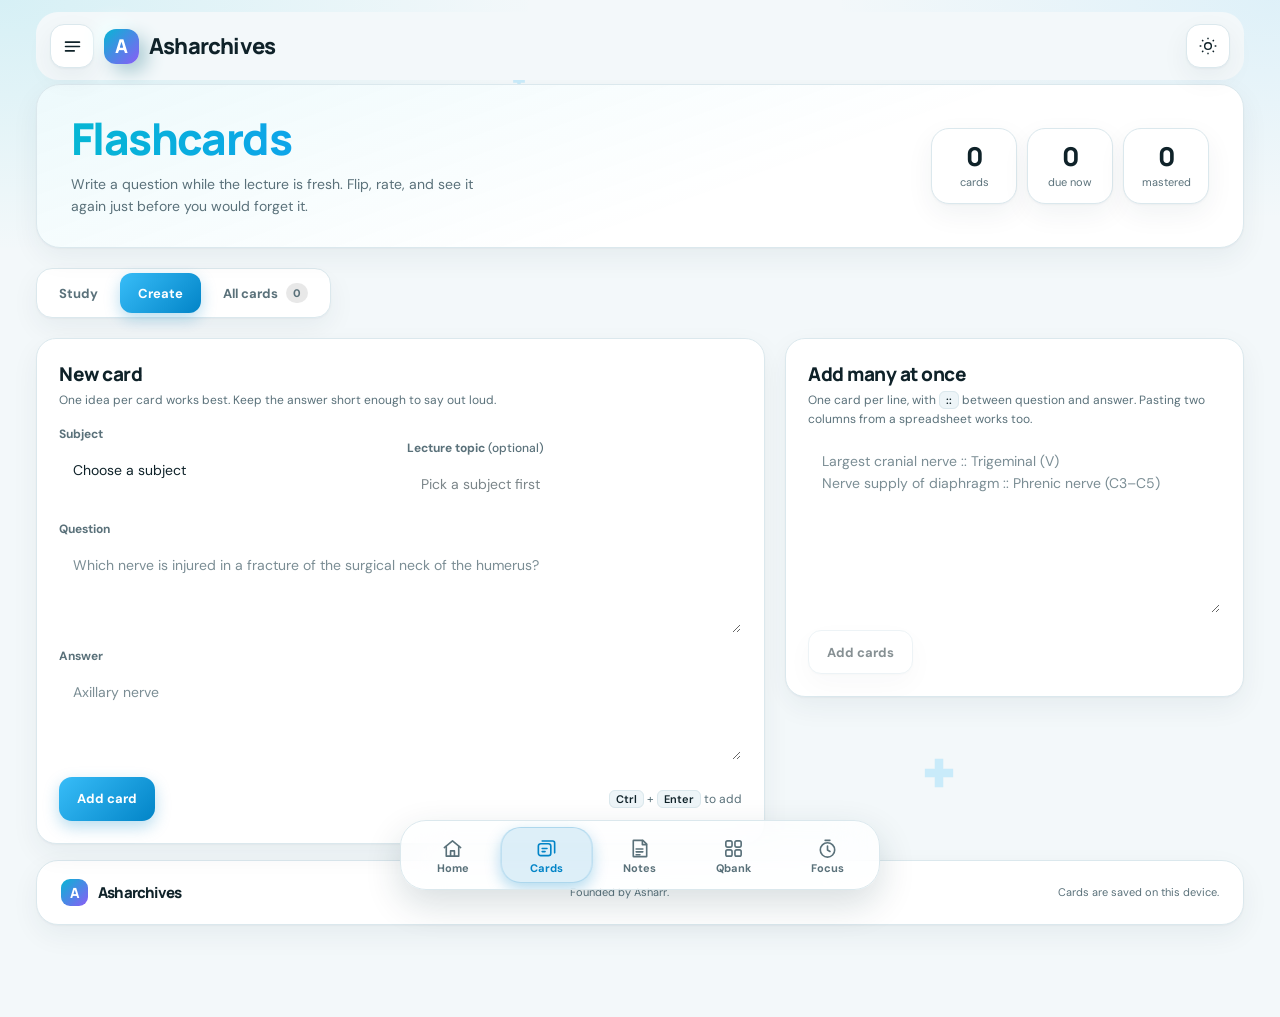
==== commit cf64267d: "Add files via upload" ====
--- a/flashcards.html
+++ b/flashcards.html
@@ -19,13 +19,13 @@
   <link rel="stylesheet" href="features.css">
   <script src="videos.js" defer></script>
   <script src="subjects.js" defer></script>
-  <script src="nav.js" defer></script><script src="pwa.js" defer></script>
+  <script src="theme-anim.js"></script><script src="nav.js" defer></script><script src="pwa.js" defer></script>
   <script src="glass.js" defer></script>
   <script src="flashcards.js" defer></script>
   <link rel="stylesheet" href="anim.css">
   <link rel="stylesheet" href="theme.css">
   <script src="anim.js" defer></script>
-</head>
+<script src="admin-config.js"></script><script src="track.js" defer></script></head>
 <body data-page="cards">
   <div class="app-shell">
     <header class="topbar">
--- a/styles.css
+++ b/styles.css
@@ -1 +1 @@
-:root{color-scheme:light;--bg:#f3f8fa;--surface:#fff;--surface-2:#eef5f8;--ink:#0f2229;--muted:#5a717a;--line:#dbe8ed;--accent:var(--accent);--accent-ink:var(--accent-ink);--blue:#e3f4fa;--lav:#e3f4fa;--shadow:0 12px 35px rgba(15,50,65,.06);--radius:22px}:root[data-theme="dark"]{color-scheme:dark;--bg:#000;--surface:#0a0a0b;--surface-2:#111113;--ink:#f5f5f6;--muted:#8d8f98;--line:#1e1e21;--accent:var(--accent);--accent-ink:var(--accent-ink);--blue:#111113;--lav:#111113;--shadow:0 12px 35px rgba(0,0,0,.18)}*{box-sizing:border-box}html{scroll-behavior:smooth}body{margin:0;background:var(--bg);color:var(--ink);font-family:"DM Sans",sans-serif;transition:background .2s,color .2s}a{color:inherit;text-decoration:none}button,input,select{font:inherit}.app-shell{max-width:1240px;margin:auto;padding:0 36px}.topbar{height:90px;display:flex;align-items:center;justify-content:space-between;gap:24px}.brand{display:inline-flex;align-items:center;gap:10px;font-family:Manrope,sans-serif;font-size:22px;font-weight:800;letter-spacing:-.8px;white-space:nowrap}.brand-mark{width:35px;height:35px;display:grid;place-items:center;border-radius:12px;background:var(--accent);color:var(--accent-ink);font-weight:800;font-size:19px;box-shadow:0 5px 12px rgba(var(--acc-rgb),.21)}.topbar-actions{display:flex;align-items:center;gap:12px}.searchbox{display:flex;align-items:center;gap:10px;width:min(330px,45vw);height:44px;padding:0 12px;background:var(--surface);border:1px solid var(--line);border-radius:14px;color:var(--muted)}.searchbox svg{width:18px;fill:none;stroke:currentColor;stroke-width:1.8;flex-shrink:0}.searchbox input{width:100%;border:0;outline:0;background:transparent;color:var(--ink);min-width:0}.searchbox kbd{font-size:11px;border:1px solid var(--line);border-radius:5px;padding:2px 6px}.icon-button{width:44px;height:44px;display:grid;place-items:center;border:1px solid var(--line);border-radius:14px;background:var(--surface);color:var(--ink);cursor:pointer}.icon-button svg{width:20px;fill:none;stroke:currentColor;stroke-width:1.7}.moon-icon{display:none}:root[data-theme="dark"] .sun-icon{display:none}:root[data-theme="dark"] .moon-icon{display:block}.welcome-grid{display:grid;grid-template-columns:minmax(0,1.65fr) minmax(260px,.8fr);gap:22px}.hero-card{position:relative;overflow:hidden;min-height:340px;padding:38px 40px;border-radius:26px;background:var(--blue);isolation:isolate}.eyebrow{margin:0 0 14px;font-size:10px;letter-spacing:1.7px;font-weight:800;color:var(--muted)}.eyebrow-dot{display:inline-block;width:7px;height:7px;border-radius:50%;background:var(--accent);margin-right:7px}.hero-card h1{position:relative;z-index:2;margin:0;font-family:Manrope,sans-serif;font-size:clamp(34px,4.3vw,52px);line-height:1.09;letter-spacing:-2px}.hero-card h1 span{color:var(--accent)}.hero-copy{position:relative;z-index:2;max-width:365px;margin:16px 0 25px;color:var(--muted);line-height:1.6;font-size:14px}.primary-button{position:relative;z-index:2;display:inline-flex;align-items:center;gap:16px;background:var(--accent);color:var(--accent-ink);padding:13px 17px;border-radius:12px;font-size:13px;font-weight:800;box-shadow:0 7px 16px rgba(var(--acc-rgb),.15);transition:transform .18s}.primary-button:hover{transform:translateY(-2px)}.hero-decoration{position:absolute;right:5%;top:0;width:42%;height:100%;z-index:1;pointer-events:none}.orbit{position:absolute;border:1px solid rgba(var(--acc-rgb),.35);border-radius:50%;transform:rotate(-25deg)}.orbit-one{width:270px;height:360px;right:0;top:-5px}.orbit-two{width:210px;height:300px;right:30px;top:30px}.anatomy-card{position:absolute;right:25px;top:75px;width:135px;height:185px;background:#fff9;border:1px solid #fff;border-radius:65px 65px 24px 24px;box-shadow:0 15px 30px rgba(var(--acc-rgb),.1);display:flex;align-items:center;flex-direction:column;justify-content:center;transform:rotate(8deg)}.anatomy-spark{font-size:49px;color:var(--accent-2)}.anatomy-line{width:44px;height:44px;border:2px solid var(--line);border-radius:50%;margin:6px}.anatomy-dot{width:7px;height:7px;border-radius:50%;background:var(--accent);position:absolute;right:20px;top:44px}.anatomy-label{font-size:7px;letter-spacing:1px;color:var(--muted);font-weight:800}.daily-card{padding:25px 25px 22px;border:1px solid var(--line);border-radius:26px;background:var(--surface);box-shadow:var(--shadow)}.card-heading{display:flex;justify-content:space-between;align-items:center}.muted-eyebrow{color:var(--muted);margin-bottom:8px}.card-heading h2,.section-heading h2,.educator-banner h2{font-family:Manrope,sans-serif;margin:0;letter-spacing:-.8px;font-size:21px}.mini-icon{width:35px;height:35px;display:grid;place-items:center;background:var(--surface-2);border-radius:12px;color:var(--muted)}.streak-number{margin-top:18px;display:flex;align-items:center;gap:8px;font-family:Manrope,sans-serif;font-size:52px;font-weight:800;letter-spacing:-2px;line-height:1}.streak-flame{display:grid;place-items:center;width:31px;height:31px;border-radius:10px;background:var(--accent-soft);color:var(--accent);font-size:18px;letter-spacing:0}.streak-caption{margin:5px 0 2px;font-size:13px;font-weight:700}.small-muted{font-size:11px;line-height:1.5;color:var(--muted);margin:5px 0 14px}.week-row{display:grid;grid-template-columns:repeat(7,1fr);gap:7px}.week-day{display:flex;flex-direction:column;align-items:center;gap:7px;font-size:10px;color:var(--muted)}.week-dot{width:24px;height:24px;border-radius:8px;background:var(--surface-2);border:1px solid var(--line);display:grid;place-items:center;font-size:10px}.week-dot.active{background:var(--accent);border-color:var(--accent);color:var(--accent-ink);font-weight:800}.activity-divider{height:1px;background:var(--line);margin:19px 0 13px}.activity-stat{display:flex;align-items:center;justify-content:space-between;margin-top:9px;color:var(--muted);font-size:12px}.activity-stat strong{color:var(--ink);font-size:14px}.section-block{padding:48px 0 38px}.section-heading{display:flex;justify-content:space-between;align-items:end;gap:20px;margin-bottom:23px}.section-heading h2{font-size:27px}.section-subtitle{font-size:13px;color:var(--muted);margin:8px 0 0}.year-select-wrap{display:flex;align-items:center;gap:9px;font-size:12px;color:var(--muted);white-space:nowrap}.year-select-wrap select{appearance:none;border:1px solid var(--line);border-radius:11px;padding:10px 32px 10px 12px;background:var(--surface) url("data:image/svg+xml,%3Csvg xmlns='http://www.w3.org/2000/svg' width='12' height='12' viewBox='0 0 24 24' fill='none' stroke='%238a9aa3' stroke-width='2'%3E%3Cpath d='m6 9 6 6 6-6'/%3E%3C/svg%3E") no-repeat right 11px center;color:var(--ink);outline:0}.subject-grid{display:grid;grid-template-columns:repeat(3,minmax(0,1fr));gap:16px}.subject-card{min-width:0;position:relative;display:flex;flex-direction:column;min-height:188px;padding:20px;border:1px solid var(--line);border-radius:20px;background:var(--surface);transition:transform .18s,border-color .18s,box-shadow .18s}.subject-card:hover{transform:translateY(-3px);border-color:var(--line);box-shadow:var(--shadow)}.subject-top{display:flex;align-items:flex-start;justify-content:space-between;gap:12px}.subject-icon{width:47px;height:47px;border-radius:15px;display:grid;place-items:center;font-size:23px;flex-shrink:0}.subject-arrow{font-size:20px;color:var(--muted)}.subject-card h3{font-family:Manrope,sans-serif;font-size:17px;letter-spacing:-.3px;margin:18px 0 5px}.subject-card p{font-size:12px;color:var(--muted);margin:0;line-height:1.5}.subject-bottom{display:flex;align-items:center;justify-content:space-between;gap:8px;margin-top:auto;padding-top:17px;font-size:11px;color:var(--muted)}.year-pill{padding:5px 8px;border-radius:7px;background:var(--surface-2);font-weight:700}.progress-track{height:4px;border-radius:5px;background:var(--line);overflow:hidden;flex:1;max-width:80px}.progress-track span{display:block;height:100%;width:0;background:var(--accent);border-radius:5px}.loading-card{padding:20px;color:var(--muted)}.empty-state{padding:25px;text-align:center;color:var(--muted);font-size:13px}.educator-banner{display:flex;align-items:center;gap:20px;padding:25px 28px;margin:0 0 36px;border-radius:22px;background:var(--surface-2);border:1px solid var(--line)}.educator-icon{display:grid;place-items:center;flex-shrink:0;width:54px;height:54px;border-radius:17px;background:var(--accent);font-size:24px;color:var(--accent-ink)}.educator-banner .eyebrow{margin-bottom:6px}.educator-banner h2{font-size:20px}.educator-banner p:not(.eyebrow){font-size:12px;color:var(--muted);margin:6px 0 0}.text-link{margin-left:auto;white-space:nowrap;font-size:12px;font-weight:800}.text-link span{margin-left:7px}.footer{display:flex;align-items:center;justify-content:space-between;gap:18px;padding:22px 0 30px;border-top:1px solid var(--line);font-size:11px;color:var(--muted)}.footer-brand{font-size:15px;color:var(--ink)}.footer-brand .brand-mark{width:27px;height:27px;border-radius:9px;font-size:14px}.footer-note{text-align:right}@media(max-width:850px){.app-shell{padding:0 22px}.welcome-grid{grid-template-columns:1fr}.hero-card{min-height:310px}.daily-card{display:grid;grid-template-columns:1fr 1fr;column-gap:20px}.card-heading{grid-column:1/-1}.streak-number{margin-top:12px}.week-row{grid-column:2;grid-row:2/5;align-self:center}.activity-divider{grid-column:1/-1}.activity-stat{grid-column:1/-1}.subject-grid{grid-template-columns:repeat(2,minmax(0,1fr))}.hero-decoration{right:1%;opacity:.8}}@media(max-width:560px){.app-shell{padding:0 15px}.topbar{height:72px}.brand{font-size:19px}.brand-mark{width:32px;height:32px}.topbar-actions{gap:7px}.searchbox{width:42px;padding:0 11px;border-radius:13px}.searchbox input,.searchbox kbd{display:none}.searchbox:focus-within{position:absolute;left:15px;right:66px;z-index:5;width:auto;background:var(--surface);box-shadow:var(--shadow)}.searchbox:focus-within input{display:block}.searchbox:focus-within kbd{display:none}.icon-button{width:42px;height:42px}.hero-card{padding:28px 24px;min-height:325px}.hero-card h1{font-size:39px}.hero-copy{max-width:230px;font-size:13px}.hero-decoration{right:-30px;top:35px;opacity:.55;transform:scale(.75);transform-origin:right center}.daily-card{padding:20px;grid-template-columns:1fr}.card-heading,.week-row,.activity-divider,.activity-stat{grid-column:auto;grid-row:auto}.week-row{margin:15px 0 0}.section-block{padding:35px 0 28px}.section-heading{align-items:flex-start;flex-direction:column}.section-heading h2{font-size:24px}.subject-grid{grid-template-columns:1fr 1fr;gap:10px}.subject-card{padding:14px;min-height:180px;border-radius:17px}.subject-icon{width:40px;height:40px;border-radius:13px;font-size:20px}.subject-card h3{font-size:14px;margin-top:14px}.subject-card p{font-size:11px}.subject-bottom{font-size:10px;flex-wrap:wrap}.progress-track{max-width:42px}.educator-banner{padding:19px;gap:13px;align-items:flex-start;flex-wrap:wrap}.educator-icon{width:43px;height:43px}.educator-banner>div:nth-child(2){flex:1;min-width:170px}.educator-banner h2{font-size:17px}.text-link{margin:5px 0 0 56px}.footer{flex-wrap:wrap;justify-content:flex-start}.footer>span:nth-child(2){order:3;width:100%}.footer-note{margin-left:auto}}
+:root{color-scheme:light;--bg:#f3f8fa;--surface:#fff;--surface-2:#eef5f8;--ink:#0f2229;--muted:#5a717a;--line:#dbe8ed;--accent:var(--accent);--accent-ink:var(--accent-ink);--blue:#e3f4fa;--lav:#e3f4fa;--shadow:0 12px 35px rgba(15,50,65,.06);--radius:22px}:root[data-theme="dark"]{color-scheme:dark;--bg:#000;--surface:#0a0a0b;--surface-2:#111113;--ink:#f5f5f6;--muted:#8d8f98;--line:#1e1e21;--accent:var(--accent);--accent-ink:var(--accent-ink);--blue:#111113;--lav:#111113;--shadow:0 12px 35px rgba(0,0,0,.18)}*{box-sizing:border-box}html{scroll-behavior:smooth}body{margin:0;background:var(--bg);color:var(--ink);font-family:"DM Sans",sans-serif;transition:background .2s,color .2s}a{color:inherit;text-decoration:none}button,input,select{font:inherit}.app-shell{max-width:1240px;margin:auto;padding:0 36px}.topbar{height:90px;display:flex;align-items:center;justify-content:space-between;gap:24px}.brand{display:inline-flex;align-items:center;gap:10px;font-family:Manrope,sans-serif;font-size:22px;font-weight:800;letter-spacing:-.8px;white-space:nowrap}.brand-mark{width:35px;height:35px;display:grid;place-items:center;border-radius:12px;background:var(--accent);color:var(--accent-ink);font-weight:800;font-size:19px;box-shadow:0 5px 12px rgba(var(--acc-rgb),.21)}.topbar-actions{display:flex;align-items:center;gap:12px}.searchbox{display:flex;align-items:center;gap:10px;width:min(330px,45vw);height:44px;padding:0 12px;background:var(--surface);border:1px solid var(--line);border-radius:14px;color:var(--muted)}.searchbox svg{width:18px;fill:none;stroke:currentColor;stroke-width:1.8;flex-shrink:0}.searchbox input{width:100%;border:0;outline:0;background:transparent;color:var(--ink);min-width:0}.searchbox kbd{font-size:11px;border:1px solid var(--line);border-radius:5px;padding:2px 6px}.icon-button{width:44px;height:44px;display:grid;place-items:center;border:1px solid var(--line);border-radius:14px;background:var(--surface);color:var(--ink);cursor:pointer}.icon-button svg{width:20px;fill:none;stroke:currentColor;stroke-width:1.7}.moon-icon{display:none}:root[data-theme="dark"] .sun-icon{display:none}:root[data-theme="dark"] .moon-icon{display:block}.welcome-grid{display:grid;grid-template-columns:minmax(0,1.65fr) minmax(260px,.8fr);gap:22px}.hero-card{position:relative;overflow:hidden;min-height:340px;padding:38px 40px;border-radius:26px;background:var(--blue);isolation:isolate}.eyebrow{margin:0 0 14px;font-size:10px;letter-spacing:1.7px;font-weight:800;color:var(--muted)}.eyebrow-dot{display:inline-block;width:7px;height:7px;border-radius:50%;background:var(--accent);margin-right:7px}.hero-card h1{position:relative;z-index:2;margin:0;font-family:Manrope,sans-serif;font-size:clamp(34px,4.3vw,52px);line-height:1.09;letter-spacing:-2px}.hero-card h1 span{color:var(--accent)}.hero-copy{position:relative;z-index:2;max-width:365px;margin:16px 0 25px;color:var(--muted);line-height:1.6;font-size:14px}.primary-button{position:relative;z-index:2;display:inline-flex;align-items:center;gap:16px;background:var(--accent);color:var(--accent-ink);padding:13px 17px;border-radius:12px;font-size:13px;font-weight:800;box-shadow:0 7px 16px rgba(var(--acc-rgb),.15);transition:transform .18s}.primary-button:hover{transform:translateY(-2px)}.hero-decoration{position:absolute;right:5%;top:0;width:42%;height:100%;z-index:1;pointer-events:none}.orbit{position:absolute;border:1px solid rgba(var(--acc-rgb),.35);border-radius:50%;transform:rotate(-25deg)}.orbit-one{width:270px;height:360px;right:0;top:-5px}.orbit-two{width:210px;height:300px;right:30px;top:30px}.anatomy-card{position:absolute;right:25px;top:75px;width:135px;height:185px;background:#fff9;border:1px solid #fff;border-radius:65px 65px 24px 24px;box-shadow:0 15px 30px rgba(var(--acc-rgb),.1);display:flex;align-items:center;flex-direction:column;justify-content:center;transform:rotate(8deg)}.anatomy-spark{font-size:49px;color:var(--accent-2)}.anatomy-line{width:44px;height:44px;border:2px solid var(--line);border-radius:50%;margin:6px}.anatomy-dot{width:7px;height:7px;border-radius:50%;background:var(--accent);position:absolute;right:20px;top:44px}.anatomy-label{font-size:7px;letter-spacing:1px;color:var(--muted);font-weight:800}.daily-card{padding:25px 25px 22px;border:1px solid var(--line);border-radius:26px;background:var(--surface);box-shadow:var(--shadow)}.card-heading{display:flex;justify-content:space-between;align-items:center}.muted-eyebrow{color:var(--muted);margin-bottom:8px}.card-heading h2,.section-heading h2,.educator-banner h2{font-family:Manrope,sans-serif;margin:0;letter-spacing:-.8px;font-size:21px}.mini-icon{width:35px;height:35px;display:grid;place-items:center;background:var(--surface-2);border-radius:12px;color:var(--muted)}.streak-number{margin-top:18px;display:flex;align-items:center;gap:8px;font-family:Manrope,sans-serif;font-size:52px;font-weight:800;letter-spacing:-2px;line-height:1}.streak-flame{display:grid;place-items:center;width:31px;height:31px;border-radius:10px;background:var(--accent-soft);color:var(--accent);font-size:18px;letter-spacing:0}.streak-caption{margin:5px 0 2px;font-size:13px;font-weight:700}.small-muted{font-size:11px;line-height:1.5;color:var(--muted);margin:5px 0 14px}.week-row{display:grid;grid-template-columns:repeat(7,1fr);gap:7px}.week-day{display:flex;flex-direction:column;align-items:center;gap:7px;font-size:10px;color:var(--muted)}.week-dot{width:24px;height:24px;border-radius:8px;background:var(--surface-2);border:1px solid var(--line);display:grid;place-items:center;font-size:10px}.week-dot.active{background:var(--accent);border-color:var(--accent);color:var(--accent-ink);font-weight:800}.activity-divider{height:1px;background:var(--line);margin:19px 0 13px}.activity-stat{display:flex;align-items:center;justify-content:space-between;margin-top:9px;color:var(--muted);font-size:12px}.activity-stat strong{color:var(--ink);font-size:14px}.section-block{padding:48px 0 38px}.section-heading{display:flex;justify-content:space-between;align-items:end;gap:20px;margin-bottom:23px}.section-heading h2{font-size:27px}.section-subtitle{font-size:13px;color:var(--muted);margin:8px 0 0}.year-select-wrap{display:flex;align-items:center;gap:9px;font-size:12px;color:var(--muted);white-space:nowrap}.year-select-wrap select{appearance:none;border:1px solid var(--line);border-radius:11px;padding:10px 32px 10px 12px;background:var(--surface) url("data:image/svg+xml,%3Csvg xmlns='http://www.w3.org/2000/svg' width='12' height='12' viewBox='0 0 24 24' fill='none' stroke='%238a9aa3' stroke-width='2'%3E%3Cpath d='m6 9 6 6 6-6'/%3E%3C/svg%3E") no-repeat right 11px center;color:var(--ink);outline:0}.subject-icon{width:47px;height:47px;border-radius:15px;display:grid;place-items:center;font-size:23px;flex-shrink:0}.year-pill{padding:5px 8px;border-radius:7px;background:var(--surface-2);font-weight:700}.progress-track{height:4px;border-radius:5px;background:var(--line);overflow:hidden;flex:1;max-width:80px}.progress-track span{display:block;height:100%;width:0;background:var(--accent);border-radius:5px}.loading-card{padding:20px;color:var(--muted)}.empty-state{padding:25px;text-align:center;color:var(--muted);font-size:13px}.educator-banner{display:flex;align-items:center;gap:20px;padding:25px 28px;margin:0 0 36px;border-radius:22px;background:var(--surface-2);border:1px solid var(--line)}.educator-icon{display:grid;place-items:center;flex-shrink:0;width:54px;height:54px;border-radius:17px;background:var(--accent);font-size:24px;color:var(--accent-ink)}.educator-banner .eyebrow{margin-bottom:6px}.educator-banner h2{font-size:20px}.educator-banner p:not(.eyebrow){font-size:12px;color:var(--muted);margin:6px 0 0}.text-link{margin-left:auto;white-space:nowrap;font-size:12px;font-weight:800}.text-link span{margin-left:7px}.footer{display:flex;align-items:center;justify-content:space-between;gap:18px;padding:22px 0 30px;border-top:1px solid var(--line);font-size:11px;color:var(--muted)}.footer-brand{font-size:15px;color:var(--ink)}.footer-brand .brand-mark{width:27px;height:27px;border-radius:9px;font-size:14px}.footer-note{text-align:right}@media(max-width:850px){.app-shell{padding:0 22px}.welcome-grid{grid-template-columns:1fr}.hero-card{min-height:310px}.daily-card{display:grid;grid-template-columns:1fr 1fr;column-gap:20px}.card-heading{grid-column:1/-1}.streak-number{margin-top:12px}.week-row{grid-column:2;grid-row:2/5;align-self:center}.activity-divider{grid-column:1/-1}.activity-stat{grid-column:1/-1}.hero-decoration{right:1%;opacity:.8}}@media(max-width:560px){.app-shell{padding:0 15px}.topbar{height:72px}.brand{font-size:19px}.brand-mark{width:32px;height:32px}.topbar-actions{gap:7px}.searchbox{width:42px;padding:0 11px;border-radius:13px}.searchbox input,.searchbox kbd{display:none}.searchbox:focus-within{position:absolute;left:15px;right:66px;z-index:5;width:auto;background:var(--surface);box-shadow:var(--shadow)}.searchbox:focus-within input{display:block}.searchbox:focus-within kbd{display:none}.icon-button{width:42px;height:42px}.hero-card{padding:28px 24px;min-height:325px}.hero-card h1{font-size:39px}.hero-copy{max-width:230px;font-size:13px}.hero-decoration{right:-30px;top:35px;opacity:.55;transform:scale(.75);transform-origin:right center}.daily-card{padding:20px;grid-template-columns:1fr}.card-heading,.week-row,.activity-divider,.activity-stat{grid-column:auto;grid-row:auto}.week-row{margin:15px 0 0}.section-block{padding:35px 0 28px}.section-heading{align-items:flex-start;flex-direction:column}.section-heading h2{font-size:24px}.subject-icon{width:40px;height:40px;border-radius:13px;font-size:20px}.progress-track{max-width:42px}.educator-banner{padding:19px;gap:13px;align-items:flex-start;flex-wrap:wrap}.educator-icon{width:43px;height:43px}.educator-banner>div:nth-child(2){flex:1;min-width:170px}.educator-banner h2{font-size:17px}.text-link{margin:5px 0 0 56px}.footer{flex-wrap:wrap;justify-content:flex-start}.footer>span:nth-child(2){order:3;width:100%}.footer-note{margin-left:auto}}
--- a/glass.css
+++ b/glass.css
@@ -1 +1 @@
-:root{--glass:rgba(255,255,255,.52);--glass-hi:rgba(255,255,255,.76);--glass-edge:rgba(255,255,255,.78);--glass-sh:0 10px 34px rgba(15,50,65,.13),inset 0 1px 0 rgba(255,255,255,.85);--fx:blur(18px) saturate(165%);--hero:linear-gradient(135deg,rgba(255,255,255,.8),rgba(255,255,255,.42));--b1:transparent;--b2:transparent;--b3:transparent}:root[data-theme="dark"]{--glass:rgba(10,10,11,.5);--glass-hi:rgba(17,17,19,.72);--glass-edge:rgba(255,255,255,.11);--glass-sh:0 10px 34px rgba(0,0,0,.38),inset 0 1px 0 rgba(255,255,255,.09);--hero:linear-gradient(135deg,rgba(17,17,19,.74),rgba(10,10,11,.45));--b1:transparent;--b2:transparent;--b3:transparent}body{min-height:100vh;animation:fadeIn .6s backwards}body::before,body::after{content:"";position:fixed;z-index:-1;border-radius:50%;filter:blur(80px);opacity:.6;pointer-events:none}body::before{width:46vw;height:46vw;max-width:560px;max-height:560px;top:-8%;right:-6%;background:radial-gradient(circle,var(--b1),transparent 68%);animation:drift 20s ease-in-out infinite alternate}body::after{width:52vw;height:52vw;max-width:640px;max-height:640px;bottom:-12%;left:-10%;background:radial-gradient(circle,var(--b2),var(--b3) 45%,transparent 70%);animation:drift 26s ease-in-out infinite alternate-reverse}.topbar,.searchbox,.icon-button,.save-button,.playlist-search,.year-select-wrap select,.hero-card,.daily-card,.subject-card,.educator-banner,.course-hero,.notes-card,.playlist-card,.back-link{-webkit-backdrop-filter:var(--fx);backdrop-filter:var(--fx)}.topbar,.searchbox,.icon-button,.save-button,.playlist-search,.year-select-wrap select,.subject-card,.daily-card,.educator-banner,.notes-card,.playlist-card,.back-link,.topic-item{background-color:var(--glass);border-color:var(--glass-edge)}.searchbox,.icon-button,.save-button,.playlist-search,.year-select-wrap select,.subject-card,.daily-card,.educator-banner,.notes-card,.playlist-card,.topbar,.back-link{box-shadow:var(--glass-sh)}.hero-card,.course-hero{background:var(--hero);border:1px solid var(--glass-edge);box-shadow:var(--glass-sh)}.save-button.is-saved{background-color:var(--accent-soft);border-color:var(--accent-2)}.notes-card textarea{background:var(--glass);border-color:var(--glass-edge)}.notes-card textarea:focus{box-shadow:0 0 0 3px rgba(var(--acc-rgb),.35)}.topic-number{background:var(--glass-hi)}.topic-item.active{background:var(--glass-hi);border-color:rgba(var(--acc-rgb),.6);box-shadow:0 8px 22px rgba(var(--acc-rgb),.18)}.video-frame{border:1px solid rgba(255,255,255,.18);box-shadow:0 24px 60px rgba(15,50,65,.28)}.video-frame iframe{animation:fadeIn .6s backwards}.topbar{position:sticky;top:12px;z-index:50;height:68px;margin-top:12px;padding:0 14px;border:1px solid var(--glass-edge);border-radius:22px}.back-link{display:inline-flex;align-items:center;gap:6px;height:44px;padding:0 14px;border:1px solid var(--glass-edge);border-radius:14px;font-size:13px;font-weight:700;transition:transform .2s}.back-link:hover{transform:translateX(-3px)}.hero-card,.course-hero{animation:rise .7s cubic-bezier(.2,.8,.2,1) backwards}.daily-card{animation:rise .7s .12s cubic-bezier(.2,.8,.2,1) backwards}.section-block,.educator-banner,.learning-layout{animation:rise .7s .2s cubic-bezier(.2,.8,.2,1) backwards}.subject-card{animation:rise .5s cubic-bezier(.2,.8,.2,1) backwards;position:relative;overflow:hidden;transition:transform .35s cubic-bezier(.2,.8,.2,1),box-shadow .35s,border-color .35s}.subject-card:nth-child(3n+2){animation-delay:.07s}.subject-card:nth-child(3n){animation-delay:.14s}.subject-card::before{content:"";position:absolute;inset:0;background:linear-gradient(115deg,transparent 35%,rgba(255,255,255,.35) 50%,transparent 65%);transform:translateX(-120%);transition:transform .8s ease;pointer-events:none}.subject-card:hover{transform:translateY(-6px) scale(1.015);border-color:rgba(var(--acc-rgb),.6);box-shadow:0 18px 44px rgba(15,50,65,.22),inset 0 1px 0 rgba(255,255,255,.9)}.subject-card:hover::before{transform:translateX(120%)}.subject-arrow,.subject-icon,.primary-button span,.icon-button svg,.brand-mark{transition:transform .3s}.subject-card:hover .subject-arrow{transform:translate(3px,-3px)}.subject-card:hover .subject-icon{transform:rotate(-8deg) scale(1.1)}.primary-button:hover{transform:translateY(-3px);box-shadow:0 12px 26px rgba(var(--acc-rgb),.25)}.primary-button:hover span{transform:translate(3px,-3px)}.icon-button:hover svg{transform:rotate(25deg)}.brand:hover .brand-mark{transform:rotate(-8deg) scale(1.08)}.icon-button,.save-button,.complete-button,.outline-button{transition:transform .2s,box-shadow .2s,background .2s}.icon-button:hover,.save-button:hover,.complete-button:hover,.outline-button:hover{transform:translateY(-2px)}.icon-button:active,.save-button:active,.complete-button:active,.outline-button:active{transform:scale(.95)}.topic-item{transition:transform .25s,border-color .2s,background .2s,box-shadow .25s}.topic-item:hover{transform:translateX(4px);border-color:var(--glass-edge)}.orbit,.art-orbit{animation:spin 50s linear infinite}.orbit-two{animation-direction:reverse;animation-duration:70s}.art-orbit{animation-name:spinB}.anatomy-card{animation:floatA 6s ease-in-out infinite}.art-circle{animation:floatB 7s ease-in-out infinite}.art-star,.anatomy-spark{animation:twinkle 3.6s ease-in-out infinite}.star-two{animation-delay:1.2s}.brand-mark,.streak-flame{animation:glow 3.2s ease-in-out infinite}.play-bubble{animation:pulse 2.4s ease-out infinite}.week-dot.active{animation:pop .5s .3s backwards}.progress-track span{background:linear-gradient(90deg,var(--accent),var(--accent-2),var(--accent));background-size:200% 100%;animation:shimmer 2.6s linear infinite}@keyframes rise{from{opacity:0;transform:translateY(22px) scale(.98)}}@keyframes fadeIn{from{opacity:0}}@keyframes drift{to{transform:translate(6vw,-5vh) scale(1.15)}}@keyframes spin{to{transform:rotate(335deg)}}@keyframes spinB{to{transform:rotate(395deg)}}@keyframes floatA{50%{transform:rotate(8deg) translateY(-12px)}}@keyframes floatB{50%{transform:rotate(7deg) translateY(-9px)}}@keyframes twinkle{50%{opacity:.35;transform:scale(.8) rotate(20deg)}}@keyframes glow{50%{box-shadow:0 5px 22px rgba(var(--acc-rgb),.6)}}@keyframes pulse{0%{box-shadow:0 0 0 0 rgba(var(--acc-rgb),.53)}70%,100%{box-shadow:0 0 0 18px rgba(var(--acc-rgb),.0)}}@keyframes shimmer{to{background-position:-200% 0}}@keyframes pop{from{transform:scale(.4);opacity:0}}@media(max-width:560px){:root{--fx:blur(12px) saturate(150%)}.topbar{top:8px;height:60px;margin-top:8px;padding:0 10px}.searchbox:focus-within{left:8px;right:60px;background:var(--glass-hi)}}@media(prefers-reduced-motion:reduce){*,*::before,*::after{animation:none!important;transition:none!important}}:root{--glare:rgba(255,255,255,.55);--glass-deep:rgba(255,255,255,.34)}:root[data-theme="dark"]{--glare:rgba(255,255,255,.06);--glass-deep:rgba(0,0,0,.42)}[hidden]{display:none!important}.video-frame>iframe,.video-frame>video{position:absolute;inset:0;z-index:1;width:100%;height:100%;border:0;background:#050506;object-fit:contain}.video-placeholder{z-index:3;padding:18px}.video-placeholder p{max-width:360px}.link-form{display:flex;gap:8px;width:100%;max-width:440px;margin:6px 0 0}.link-form input{flex:1;min-width:0;height:42px;padding:0 13px;border-radius:12px;border:1px solid rgba(255,255,255,.24);background:rgba(255,255,255,.1);color:#fff;font:12px "DM Sans",sans-serif;outline:0;-webkit-backdrop-filter:blur(12px);backdrop-filter:blur(12px);transition:border-color .2s,box-shadow .2s}.link-form input::placeholder{color:#aeb3ba}.link-form input:focus{border-color:var(--accent);box-shadow:0 0 0 3px rgba(var(--acc-rgb),.25)}.link-form .outline-button{height:42px;white-space:nowrap;background:var(--accent);color:var(--accent-ink);border-color:transparent}.link-error{color:#ffc2c2!important;margin:10px 0 0!important;font-size:11px!important}.external-card{position:absolute;inset:0;z-index:2;display:flex;flex-direction:column;align-items:center;justify-content:center;gap:8px;padding:22px;text-align:center;color:#fff;background:radial-gradient(circle at 50% 20%,#2a2a2e,#0c0c0e 70%);-webkit-backdrop-filter:blur(8px);backdrop-filter:blur(8px)}.external-card h3{font:700 17px Manrope,sans-serif;margin:10px 0 0}.external-card p{max-width:380px;color:#aeb3ba;font-size:12px;line-height:1.55;margin:0}.external-card .outline-button{display:inline-block;text-decoration:none;margin-top:8px;background:var(--accent);color:var(--accent-ink);border-color:transparent}.video-toolbar{display:flex;justify-content:space-between;align-items:center;flex-wrap:wrap;gap:10px 14px;margin-top:13px;padding:11px 15px;border-radius:16px;border:1px solid var(--glass-edge);background:var(--glass-hi);-webkit-backdrop-filter:var(--fx);backdrop-filter:var(--fx);box-shadow:var(--glass-sh);font-size:11px;color:var(--muted)}.toolbar-actions{display:flex;gap:16px;align-items:center;flex-wrap:wrap}.video-toolbar a{color:var(--ink);font-weight:700;text-decoration:none;transition:color .2s}.video-toolbar a:hover{color:var(--accent)}.video-toolbar button{border:0;background:transparent;color:var(--ink);font:700 11px "DM Sans",sans-serif;cursor:pointer;padding:0;transition:color .2s}.video-toolbar button:hover{color:var(--accent)}.video-frame{animation:rise .6s cubic-bezier(.2,.8,.2,1) backwards}.breadcrumbs{display:inline-flex;padding:7px 15px;border-radius:999px;background:var(--glass);border:1px solid var(--glass-edge);-webkit-backdrop-filter:var(--fx);backdrop-filter:var(--fx);box-shadow:var(--glass-sh)}.topic-item,.playlist-count,.mini-icon,.week-dot,.lecture-under,.section-title-row{-webkit-backdrop-filter:var(--fx);backdrop-filter:var(--fx)}.topic-item{position:relative;overflow:hidden;background:var(--glass);border-color:var(--glass-edge);box-shadow:0 4px 14px rgba(15,50,65,.06)}.topic-item.active{background:var(--glass-hi)}.playlist-count,.mini-icon{background:var(--glass-hi);border:1px solid var(--glass-edge);box-shadow:var(--glass-sh)}.footer{margin-top:16px;padding:18px 24px;border:1px solid var(--glass-edge);border-radius:22px;background:var(--glass);-webkit-backdrop-filter:var(--fx);backdrop-filter:var(--fx);box-shadow:var(--glass-sh)}.course-footer{padding-top:19px}.lecture-under{background:transparent}.notes-card textarea{background:var(--glass-deep)}.educator-banner{background:var(--glass)}.topic-item.completed .topic-number{background:rgba(223,247,235,.85)}.subject-card::after,.hero-card::after,.course-hero::after,.daily-card::after,.topic-item::after,.educator-banner::after{content:"";position:absolute;inset:0;z-index:0;border-radius:inherit;pointer-events:none;opacity:0;transition:opacity .35s;background:radial-gradient(260px circle at var(--mx,50%) var(--my,50%),var(--glare),transparent 62%)}.subject-card:hover::after,.hero-card:hover::after,.course-hero:hover::after,.daily-card:hover::after,.topic-item:hover::after,.educator-banner:hover::after{opacity:1}.subject-card>*,.topic-item>*,.daily-card>*,.educator-banner>*{position:relative;z-index:1}.hero-card>*:not(.hero-decoration):not(.ecg),.course-hero>*:not(.ecg){position:relative}.eyebrow-dot{animation:beat 1.8s ease-in-out infinite}@keyframes beat{0%,100%{transform:scale(1)}12%{transform:scale(1.55)}24%{transform:scale(1)}36%{transform:scale(1.3)}60%{transform:scale(1)}}.course-art{z-index:2}.ecg{position:absolute;left:0;right:0;bottom:0;height:40px;overflow:hidden;pointer-events:none;z-index:1;opacity:.6;-webkit-mask:linear-gradient(90deg,transparent,#000 14%,#000 86%,transparent);mask:linear-gradient(90deg,transparent,#000 14%,#000 86%,transparent)}.ecg-track{display:flex;width:200%;height:100%;animation:ecgScroll 9s linear infinite}.ecg-track svg{flex:none;width:50%;height:100%;overflow:visible}.ecg-track path{fill:none;stroke:var(--accent);stroke-width:2;stroke-linejoin:round;stroke-linecap:round;filter:drop-shadow(0 0 4px rgba(var(--acc-rgb),.7))}:root[data-theme="dark"] .ecg-track path{stroke:var(--accent)}@keyframes ecgScroll{to{transform:translateX(-50%)}}.hero-card h1 span{color:transparent;background:linear-gradient(90deg,var(--accent),var(--accent),var(--accent-2),var(--accent));background-size:300% 100%;-webkit-background-clip:text;background-clip:text;animation:textShimmer 7s linear infinite}@keyframes textShimmer{to{background-position:-300% 0}}.med-bg{position:fixed;inset:0;z-index:-1;pointer-events:none;overflow:hidden}.med-bg>span{position:absolute;width:var(--s);height:var(--s);opacity:.22;animation:floatMed var(--d,10s) ease-in-out infinite alternate}.med-bg .cross svg{width:100%;height:100%;fill:var(--accent-2)}.med-bg .pill{height:calc(var(--s)*.5);width:calc(var(--s)*2.1);border-radius:999px;background:linear-gradient(90deg,var(--accent) 0 50%,var(--line) 50% 100%);transform:rotate(-30deg);box-shadow:inset 0 1px 0 rgba(255,255,255,.6)}:root[data-theme="dark"] .med-bg .cross svg{fill:#2a2a2e}@keyframes floatMed{from{transform:translate(0,0) rotate(0)}to{transform:translate(18px,-26px) rotate(40deg)}}.activity-stat strong{animation:pop .6s .4s cubic-bezier(.2,.8,.2,1) backwards}.playlist-count{animation:pop .5s .25s backwards}.topic-number{transition:transform .25s,background .25s}.topic-item:hover .topic-number{transform:scale(1.08) rotate(-4deg)}.complete-button{position:relative;overflow:hidden}.complete-button::after{content:"";position:absolute;inset:0;background:linear-gradient(115deg,transparent 35%,rgba(255,255,255,.55) 50%,transparent 65%);transform:translateX(-120%);transition:transform .7s ease}.complete-button:hover::after{transform:translateX(120%)}.primary-button{position:relative;overflow:hidden}.primary-button::before{content:"";position:absolute;inset:0;background:linear-gradient(115deg,transparent 35%,rgba(255,255,255,.5) 50%,transparent 65%);transform:translateX(-120%);transition:transform .7s ease;pointer-events:none}.primary-button:hover::before{transform:translateX(120%)}@media(max-width:560px){.breadcrumbs{display:flex;padding:6px 12px}.video-toolbar{font-size:10px}.ecg{height:30px}.video-placeholder{padding:12px}.video-placeholder>*{flex-shrink:0}.video-placeholder .play-bubble{width:40px;height:40px;font-size:15px;border-radius:14px}.video-placeholder h3{margin:8px 0 0;font-size:14px}.video-placeholder>p:not(.link-error){display:none}.link-form{margin-top:10px;gap:6px}.link-form input{flex:1 1 auto;height:38px;padding:0 10px;font-size:11px}.link-form .outline-button{height:38px;padding:0 12px}.external-card{padding:14px}.external-card p{display:none}}@media(prefers-reduced-motion:reduce){.med-bg,.ecg{display:none}}
+:root{--glass:rgba(255,255,255,.52);--glass-hi:rgba(255,255,255,.76);--glass-edge:rgba(255,255,255,.78);--glass-sh:0 10px 34px rgba(15,50,65,.13),inset 0 1px 0 rgba(255,255,255,.85);--fx:blur(18px) saturate(165%);--hero:linear-gradient(135deg,rgba(255,255,255,.8),rgba(255,255,255,.42));--b1:transparent;--b2:transparent;--b3:transparent}:root[data-theme="dark"]{--glass:rgba(10,10,11,.5);--glass-hi:rgba(17,17,19,.72);--glass-edge:rgba(255,255,255,.11);--glass-sh:0 10px 34px rgba(0,0,0,.38),inset 0 1px 0 rgba(255,255,255,.09);--hero:linear-gradient(135deg,rgba(17,17,19,.74),rgba(10,10,11,.45));--b1:transparent;--b2:transparent;--b3:transparent}body{min-height:100vh;animation:fadeIn .6s backwards}body::before,body::after{content:"";position:fixed;z-index:-1;border-radius:50%;filter:blur(80px);opacity:.6;pointer-events:none}body::before{width:46vw;height:46vw;max-width:560px;max-height:560px;top:-8%;right:-6%;background:radial-gradient(circle,var(--b1),transparent 68%);animation:drift 20s ease-in-out infinite alternate}body::after{width:52vw;height:52vw;max-width:640px;max-height:640px;bottom:-12%;left:-10%;background:radial-gradient(circle,var(--b2),var(--b3) 45%,transparent 70%);animation:drift 26s ease-in-out infinite alternate-reverse}.topbar,.searchbox,.icon-button,.save-button,.playlist-search,.year-select-wrap select,.hero-card,.daily-card,.educator-banner,.course-hero,.notes-card,.playlist-card,.back-link{-webkit-backdrop-filter:var(--fx);backdrop-filter:var(--fx)}.topbar,.searchbox,.icon-button,.save-button,.playlist-search,.year-select-wrap select,.daily-card,.educator-banner,.notes-card,.playlist-card,.back-link,.topic-item{background-color:var(--glass);border-color:var(--glass-edge)}.searchbox,.icon-button,.save-button,.playlist-search,.year-select-wrap select,.daily-card,.educator-banner,.notes-card,.playlist-card,.topbar,.back-link{box-shadow:var(--glass-sh)}.hero-card,.course-hero{background:var(--hero);border:1px solid var(--glass-edge);box-shadow:var(--glass-sh)}.save-button.is-saved{background-color:var(--accent-soft);border-color:var(--accent-2)}.notes-card textarea{background:var(--glass);border-color:var(--glass-edge)}.notes-card textarea:focus{box-shadow:0 0 0 3px rgba(var(--acc-rgb),.35)}.topic-number{background:var(--glass-hi)}.topic-item.active{background:var(--glass-hi);border-color:rgba(var(--acc-rgb),.6);box-shadow:0 8px 22px rgba(var(--acc-rgb),.18)}.video-frame{border:1px solid rgba(255,255,255,.18);box-shadow:0 24px 60px rgba(15,50,65,.28)}.video-frame iframe{animation:fadeIn .6s backwards}.topbar{position:sticky;top:12px;z-index:50;height:68px;margin-top:12px;padding:0 14px;border:1px solid var(--glass-edge);border-radius:22px}.back-link{display:inline-flex;align-items:center;gap:6px;height:44px;padding:0 14px;border:1px solid var(--glass-edge);border-radius:14px;font-size:13px;font-weight:700;transition:transform .2s}.back-link:hover{transform:translateX(-3px)}.hero-card,.course-hero{animation:rise .7s cubic-bezier(.2,.8,.2,1) backwards}.daily-card{animation:rise .7s .12s cubic-bezier(.2,.8,.2,1) backwards}.section-block,.educator-banner,.learning-layout{animation:rise .7s .2s cubic-bezier(.2,.8,.2,1) backwards}.subject-icon,.primary-button span,.icon-button svg,.brand-mark{transition:transform .3s}.primary-button:hover{transform:translateY(-3px);box-shadow:0 12px 26px rgba(var(--acc-rgb),.25)}.primary-button:hover span{transform:translate(3px,-3px)}.icon-button:hover svg{transform:rotate(25deg)}.brand:hover .brand-mark{transform:rotate(-8deg) scale(1.08)}.icon-button,.save-button,.complete-button,.outline-button{transition:transform .2s,box-shadow .2s,background .2s}.icon-button:hover,.save-button:hover,.complete-button:hover,.outline-button:hover{transform:translateY(-2px)}.icon-button:active,.save-button:active,.complete-button:active,.outline-button:active{transform:scale(.95)}.topic-item{transition:transform .25s,border-color .2s,background .2s,box-shadow .25s}.topic-item:hover{transform:translateX(4px);border-color:var(--glass-edge)}.orbit,.art-orbit{animation:spin 50s linear infinite}.orbit-two{animation-direction:reverse;animation-duration:70s}.art-orbit{animation-name:spinB}.anatomy-card{animation:floatA 6s ease-in-out infinite}.art-circle{animation:floatB 7s ease-in-out infinite}.art-star,.anatomy-spark{animation:twinkle 3.6s ease-in-out infinite}.star-two{animation-delay:1.2s}.brand-mark,.streak-flame{animation:glow 3.2s ease-in-out infinite}.play-bubble{animation:pulse 2.4s ease-out infinite}.week-dot.active{animation:pop .5s .3s backwards}.progress-track span{background:linear-gradient(90deg,var(--accent),var(--accent-2),var(--accent));background-size:200% 100%;animation:shimmer 2.6s linear infinite}@keyframes rise{from{opacity:0;transform:translateY(22px) scale(.98)}}@keyframes fadeIn{from{opacity:0}}@keyframes drift{to{transform:translate(6vw,-5vh) scale(1.15)}}@keyframes spin{to{transform:rotate(335deg)}}@keyframes spinB{to{transform:rotate(395deg)}}@keyframes floatA{50%{transform:rotate(8deg) translateY(-12px)}}@keyframes floatB{50%{transform:rotate(7deg) translateY(-9px)}}@keyframes twinkle{50%{opacity:.35;transform:scale(.8) rotate(20deg)}}@keyframes glow{50%{box-shadow:0 5px 22px rgba(var(--acc-rgb),.6)}}@keyframes pulse{0%{box-shadow:0 0 0 0 rgba(var(--acc-rgb),.53)}70%,100%{box-shadow:0 0 0 18px rgba(var(--acc-rgb),.0)}}@keyframes shimmer{to{background-position:-200% 0}}@keyframes pop{from{transform:scale(.4);opacity:0}}@media(max-width:560px){:root{--fx:blur(12px) saturate(150%)}.topbar{top:8px;height:60px;margin-top:8px;padding:0 10px}.searchbox:focus-within{left:8px;right:60px;background:var(--glass-hi)}}@media(prefers-reduced-motion:reduce){*,*::before,*::after{animation:none!important;transition:none!important}}:root{--glare:rgba(255,255,255,.55);--glass-deep:rgba(255,255,255,.34)}:root[data-theme="dark"]{--glare:rgba(255,255,255,.06);--glass-deep:rgba(0,0,0,.42)}[hidden]{display:none!important}.video-frame>iframe,.video-frame>video{position:absolute;inset:0;z-index:1;width:100%;height:100%;border:0;background:#050506;object-fit:contain}.video-placeholder{z-index:3;padding:18px}.video-placeholder p{max-width:360px}.link-form{display:flex;gap:8px;width:100%;max-width:440px;margin:6px 0 0}.link-form input{flex:1;min-width:0;height:42px;padding:0 13px;border-radius:12px;border:1px solid rgba(255,255,255,.24);background:rgba(255,255,255,.1);color:#fff;font:12px "DM Sans",sans-serif;outline:0;-webkit-backdrop-filter:blur(12px);backdrop-filter:blur(12px);transition:border-color .2s,box-shadow .2s}.link-form input::placeholder{color:#aeb3ba}.link-form input:focus{border-color:var(--accent);box-shadow:0 0 0 3px rgba(var(--acc-rgb),.25)}.link-form .outline-button{height:42px;white-space:nowrap;background:var(--accent);color:var(--accent-ink);border-color:transparent}.link-error{color:#ffc2c2!important;margin:10px 0 0!important;font-size:11px!important}.external-card{position:absolute;inset:0;z-index:2;display:flex;flex-direction:column;align-items:center;justify-content:center;gap:8px;padding:22px;text-align:center;color:#fff;background:radial-gradient(circle at 50% 20%,#2a2a2e,#0c0c0e 70%);-webkit-backdrop-filter:blur(8px);backdrop-filter:blur(8px)}.external-card h3{font:700 17px Manrope,sans-serif;margin:10px 0 0}.external-card p{max-width:380px;color:#aeb3ba;font-size:12px;line-height:1.55;margin:0}.external-card .outline-button{display:inline-block;text-decoration:none;margin-top:8px;background:var(--accent);color:var(--accent-ink);border-color:transparent}.video-toolbar{display:flex;justify-content:space-between;align-items:center;flex-wrap:wrap;gap:10px 14px;margin-top:13px;padding:11px 15px;border-radius:16px;border:1px solid var(--glass-edge);background:var(--glass-hi);-webkit-backdrop-filter:var(--fx);backdrop-filter:var(--fx);box-shadow:var(--glass-sh);font-size:11px;color:var(--muted)}.toolbar-actions{display:flex;gap:16px;align-items:center;flex-wrap:wrap}.video-toolbar a{color:var(--ink);font-weight:700;text-decoration:none;transition:color .2s}.video-toolbar a:hover{color:var(--accent)}.video-toolbar button{border:0;background:transparent;color:var(--ink);font:700 11px "DM Sans",sans-serif;cursor:pointer;padding:0;transition:color .2s}.video-toolbar button:hover{color:var(--accent)}.video-frame{animation:rise .6s cubic-bezier(.2,.8,.2,1) backwards}.breadcrumbs{display:inline-flex;padding:7px 15px;border-radius:999px;background:var(--glass);border:1px solid var(--glass-edge);-webkit-backdrop-filter:var(--fx);backdrop-filter:var(--fx);box-shadow:var(--glass-sh)}.topic-item,.playlist-count,.mini-icon,.week-dot,.lecture-under,.section-title-row{-webkit-backdrop-filter:var(--fx);backdrop-filter:var(--fx)}.topic-item{position:relative;overflow:hidden;background:var(--glass);border-color:var(--glass-edge);box-shadow:0 4px 14px rgba(15,50,65,.06)}.topic-item.active{background:var(--glass-hi)}.playlist-count,.mini-icon{background:var(--glass-hi);border:1px solid var(--glass-edge);box-shadow:var(--glass-sh)}.footer{margin-top:16px;padding:18px 24px;border:1px solid var(--glass-edge);border-radius:22px;background:var(--glass);-webkit-backdrop-filter:var(--fx);backdrop-filter:var(--fx);box-shadow:var(--glass-sh)}.course-footer{padding-top:19px}.lecture-under{background:transparent}.notes-card textarea{background:var(--glass-deep)}.educator-banner{background:var(--glass)}.topic-item.completed .topic-number{background:rgba(223,247,235,.85)}.hero-card::after,.course-hero::after,.daily-card::after,.topic-item::after,.educator-banner::after{content:"";position:absolute;inset:0;z-index:0;border-radius:inherit;pointer-events:none;opacity:0;transition:opacity .35s;background:radial-gradient(260px circle at var(--mx,50%) var(--my,50%),var(--glare),transparent 62%)}.hero-card:hover::after,.course-hero:hover::after,.daily-card:hover::after,.topic-item:hover::after,.educator-banner:hover::after{opacity:1}.topic-item>*,.daily-card>*,.educator-banner>*{position:relative;z-index:1}.hero-card>*:not(.hero-decoration):not(.ecg),.course-hero>*:not(.ecg){position:relative}.eyebrow-dot{animation:beat 1.8s ease-in-out infinite}@keyframes beat{0%,100%{transform:scale(1)}12%{transform:scale(1.55)}24%{transform:scale(1)}36%{transform:scale(1.3)}60%{transform:scale(1)}}.course-art{z-index:2}.ecg{position:absolute;left:0;right:0;bottom:0;height:40px;overflow:hidden;pointer-events:none;z-index:1;opacity:.6;-webkit-mask:linear-gradient(90deg,transparent,#000 14%,#000 86%,transparent);mask:linear-gradient(90deg,transparent,#000 14%,#000 86%,transparent)}.ecg-track{display:flex;width:200%;height:100%;animation:ecgScroll 9s linear infinite}.ecg-track svg{flex:none;width:50%;height:100%;overflow:visible}.ecg-track path{fill:none;stroke:var(--accent);stroke-width:2;stroke-linejoin:round;stroke-linecap:round;filter:drop-shadow(0 0 4px rgba(var(--acc-rgb),.7))}:root[data-theme="dark"] .ecg-track path{stroke:var(--accent)}@keyframes ecgScroll{to{transform:translateX(-50%)}}.hero-card h1 span{color:transparent;background:linear-gradient(90deg,var(--accent),var(--accent),var(--accent-2),var(--accent));background-size:300% 100%;-webkit-background-clip:text;background-clip:text;animation:textShimmer 7s linear infinite}@keyframes textShimmer{to{background-position:-300% 0}}.med-bg{position:fixed;inset:0;z-index:-1;pointer-events:none;overflow:hidden}.med-bg>span{position:absolute;width:var(--s);height:var(--s);opacity:.22;animation:floatMed var(--d,10s) ease-in-out infinite alternate}.med-bg .cross svg{width:100%;height:100%;fill:var(--accent-2)}.med-bg .pill{height:calc(var(--s)*.5);width:calc(var(--s)*2.1);border-radius:999px;background:linear-gradient(90deg,var(--accent) 0 50%,var(--line) 50% 100%);transform:rotate(-30deg);box-shadow:inset 0 1px 0 rgba(255,255,255,.6)}:root[data-theme="dark"] .med-bg .cross svg{fill:#2a2a2e}@keyframes floatMed{from{transform:translate(0,0) rotate(0)}to{transform:translate(18px,-26px) rotate(40deg)}}.activity-stat strong{animation:pop .6s .4s cubic-bezier(.2,.8,.2,1) backwards}.playlist-count{animation:pop .5s .25s backwards}.topic-number{transition:transform .25s,background .25s}.topic-item:hover .topic-number{transform:scale(1.08) rotate(-4deg)}.complete-button{position:relative;overflow:hidden}.complete-button::after{content:"";position:absolute;inset:0;background:linear-gradient(115deg,transparent 35%,rgba(255,255,255,.55) 50%,transparent 65%);transform:translateX(-120%);transition:transform .7s ease}.complete-button:hover::after{transform:translateX(120%)}.primary-button{position:relative;overflow:hidden}.primary-button::before{content:"";position:absolute;inset:0;background:linear-gradient(115deg,transparent 35%,rgba(255,255,255,.5) 50%,transparent 65%);transform:translateX(-120%);transition:transform .7s ease;pointer-events:none}.primary-button:hover::before{transform:translateX(120%)}@media(max-width:560px){.breadcrumbs{display:flex;padding:6px 12px}.video-toolbar{font-size:10px}.ecg{height:30px}.video-placeholder{padding:12px}.video-placeholder>*{flex-shrink:0}.video-placeholder .play-bubble{width:40px;height:40px;font-size:15px;border-radius:14px}.video-placeholder h3{margin:8px 0 0;font-size:14px}.video-placeholder>p:not(.link-error){display:none}.link-form{margin-top:10px;gap:6px}.link-form input{flex:1 1 auto;height:38px;padding:0 10px;font-size:11px}.link-form .outline-button{height:38px;padding:0 12px}.external-card{padding:14px}.external-card p{display:none}}@media(prefers-reduced-motion:reduce){.med-bg,.ecg{display:none}}
--- a/nav.css
+++ b/nav.css
@@ -1 +1,10 @@
-:root{--dock-bg:rgba(255,255,255,.93)}:root[data-theme="dark"]{--dock-bg:rgba(10,10,11,.94)}.icon-button:focus-visible,.back-link:focus-visible,.brand:focus-visible{outline:2px solid var(--accent);outline-offset:2px}.topbar-left{display:flex;align-items:center;gap:10px;min-width:0}.menu-button svg{width:21px;fill:none;stroke:currentColor;stroke-width:1.8;stroke-linecap:round}.menu-button:hover svg{transform:none}html.nav-open{overflow:hidden}.nav-overlay{position:fixed;inset:0;z-index:90;background:rgba(0,0,0,.42);-webkit-backdrop-filter:blur(3px);backdrop-filter:blur(3px);opacity:0;visibility:hidden;transition:opacity .25s,visibility 0s .25s}html.nav-open .nav-overlay{opacity:1;visibility:visible;transition:opacity .25s}.drawer{position:fixed;z-index:100;top:0;bottom:0;left:0;width:min(86vw,320px);display:flex;flex-direction:column;padding:18px 16px calc(16px + env(safe-area-inset-bottom,0px));background:var(--glass-hi);-webkit-backdrop-filter:blur(26px) saturate(170%);backdrop-filter:blur(26px) saturate(170%);border-right:1px solid var(--glass-edge);box-shadow:18px 0 50px rgba(15,50,65,.22);transform:translateX(-102%);visibility:hidden;transition:transform .32s cubic-bezier(.2,.8,.2,1),visibility 0s .32s;overflow-y:auto;overscroll-behavior:contain}html.nav-open .drawer{transform:none;visibility:visible;transition:transform .32s cubic-bezier(.2,.8,.2,1)}.drawer-head{display:flex;align-items:center;justify-content:space-between;gap:12px;padding:2px 2px 18px}.drawer-head .icon-button svg{width:19px}.drawer-nav{display:flex;flex-direction:column;gap:4px}.drawer-label{margin:16px 10px 6px;font-size:12px;font-weight:700;color:var(--muted)}.drawer-label:first-child{margin-top:4px}.drawer-link{display:flex;align-items:center;gap:13px;min-height:48px;padding:0 12px;border-radius:14px;font-size:15px;font-weight:600;color:var(--ink);border:1px solid transparent;transition:background .18s,border-color .18s}.drawer-link svg{width:22px;height:22px;flex-shrink:0;fill:none;stroke:currentColor;stroke-width:1.7;stroke-linecap:round;stroke-linejoin:round;color:var(--muted)}.drawer-link:hover{background:var(--glass)}.drawer-link.is-active{background:var(--glass);border-color:rgba(var(--acc-rgb),.65);box-shadow:inset 3px 0 0 var(--accent)}.drawer-link.is-active svg{color:var(--ink)}.drawer-link:focus-visible,.dock-tab:focus-visible,.drawer-theme:focus-visible{outline:2px solid var(--accent);outline-offset:2px}.badge{margin-left:auto;min-width:24px;padding:3px 8px;border-radius:999px;background:var(--accent);color:var(--accent-ink);font-size:11px;font-weight:800;font-style:normal;text-align:center}.badge.live{font-variant-numeric:tabular-nums}.drawer-foot{margin-top:auto;padding-top:20px}.drawer-today{display:grid;grid-template-columns:repeat(3,1fr);gap:8px;padding:14px 8px;border-radius:16px;background:var(--glass);border:1px solid var(--glass-edge)}.drawer-today div{display:flex;flex-direction:column;align-items:center;gap:3px;text-align:center}.drawer-today strong{font:800 20px Manrope,sans-serif;letter-spacing:-.5px}.drawer-today span{font-size:11px;color:var(--muted)}.drawer-theme{display:flex;align-items:center;gap:12px;width:100%;margin-top:10px;min-height:46px;padding:0 12px;border:1px solid var(--glass-edge);border-radius:14px;background:var(--glass);color:var(--ink);font-size:14px;font-weight:600;cursor:pointer}.drawer-theme svg{width:20px;fill:none;stroke:currentColor;stroke-width:1.7}.drawer-theme .sun-icon,.drawer-theme .moon-icon{display:none}.drawer-theme .sun-icon{display:grid}:root[data-theme="dark"] .drawer-theme .sun-icon{display:none}:root[data-theme="dark"] .drawer-theme .moon-icon{display:grid}.drawer-note{margin:12px 4px 0;font-size:11px;color:var(--muted)}.dock{position:fixed;z-index:60;left:50%;bottom:calc(12px + env(safe-area-inset-bottom,0px));transform:translateX(-50%);width:min(calc(100% - 24px),440px);display:grid;grid-template-columns:repeat(4,1fr);gap:4px;padding:6px;border-radius:24px;background:var(--dock-bg);border:1px solid var(--glass-edge);-webkit-backdrop-filter:blur(22px) saturate(170%);backdrop-filter:blur(22px) saturate(170%);box-shadow:0 14px 40px rgba(15,50,65,.22),inset 0 1px 0 rgba(255,255,255,.5)}.dock-tab{position:relative;display:flex;flex-direction:column;align-items:center;justify-content:center;gap:3px;min-height:56px;border-radius:18px;color:var(--muted);font-size:11px;font-weight:700;transition:background .2s,color .2s}.dock-tab svg{width:23px;height:23px;fill:none;stroke:currentColor;stroke-width:1.7;stroke-linecap:round;stroke-linejoin:round}.dock-tab:hover{color:var(--ink)}.dock-tab.is-active{background:var(--accent);color:var(--accent-ink);box-shadow:0 6px 16px rgba(var(--acc-rgb),.3)}.dock-label{font-variant-numeric:tabular-nums;line-height:1}.dock-tab.is-live::after,.dock-tab.is-paused::after{content:"";position:absolute;top:8px;right:calc(50% - 20px);width:8px;height:8px;border-radius:50%;background:#e5484d;box-shadow:0 0 0 2px var(--dock-bg);animation:beat 1.8s ease-in-out infinite}.dock-tab.is-paused::after{background:var(--muted);animation:none}.dock-tab.is-live:not(.is-active){color:var(--ink)}body.has-dock .app-shell{padding-bottom:calc(92px + env(safe-area-inset-bottom,0px))}.toast{position:fixed;z-index:120;left:50%;bottom:calc(98px + env(safe-area-inset-bottom,0px));transform:translate(-50%,16px);display:flex;align-items:center;gap:14px;max-width:min(calc(100% - 28px),420px);padding:12px 16px;border-radius:16px;background:#101012;color:#fff;font-size:13px;font-weight:600;line-height:1.4;box-shadow:0 16px 40px rgba(0,0,0,.35);opacity:0;pointer-events:none;transition:opacity .22s,transform .22s}.toast.show{opacity:1;transform:translate(-50%,0);pointer-events:auto}.toast button{border:0;background:transparent;color:var(--accent);font:800 13px "DM Sans",sans-serif;cursor:pointer;padding:4px 2px}@media(max-width:560px){.topbar-left{gap:8px}.dock{bottom:calc(8px + env(safe-area-inset-bottom,0px));width:calc(100% - 16px)}.toast{bottom:calc(90px + env(safe-area-inset-bottom,0px))}}@media(prefers-reduced-motion:reduce){.drawer,.nav-overlay,.toast{transition:none!important}}
+:root{--dock-bg:rgba(255,255,255,.93)}:root[data-theme="dark"]{--dock-bg:rgba(10,10,11,.94)}.icon-button:focus-visible,.back-link:focus-visible,.brand:focus-visible{outline:2px solid var(--accent);outline-offset:2px}.topbar-left{display:flex;align-items:center;gap:10px;min-width:0}.menu-button svg{width:21px;fill:none;stroke:currentColor;stroke-width:1.8;stroke-linecap:round}.menu-button:hover svg{transform:none}html.nav-open{overflow:hidden}.nav-overlay{position:fixed;inset:0;z-index:90;background:rgba(0,0,0,.42);-webkit-backdrop-filter:blur(3px);backdrop-filter:blur(3px);opacity:0;visibility:hidden;transition:opacity .25s,visibility 0s .25s}html.nav-open .nav-overlay{opacity:1;visibility:visible;transition:opacity .25s}.drawer{position:fixed;z-index:100;top:0;bottom:0;left:0;width:min(86vw,320px);display:flex;flex-direction:column;padding:18px 16px calc(16px + env(safe-area-inset-bottom,0px));background:var(--glass-hi);-webkit-backdrop-filter:blur(26px) saturate(170%);backdrop-filter:blur(26px) saturate(170%);border-right:1px solid var(--glass-edge);box-shadow:18px 0 50px rgba(15,50,65,.22);transform:translateX(-102%);visibility:hidden;transition:transform .32s cubic-bezier(.2,.8,.2,1),visibility 0s .32s;overflow-y:auto;overscroll-behavior:contain}html.nav-open .drawer{transform:none;visibility:visible;transition:transform .32s cubic-bezier(.2,.8,.2,1)}.drawer-head{display:flex;align-items:center;justify-content:space-between;gap:12px;padding:2px 2px 18px}.drawer-head .icon-button svg{width:19px}.drawer-nav{display:flex;flex-direction:column;gap:4px}.drawer-label{margin:16px 10px 6px;font-size:12px;font-weight:700;color:var(--muted)}.drawer-label:first-child{margin-top:4px}.drawer-link{display:flex;align-items:center;gap:13px;min-height:48px;padding:0 12px;border-radius:14px;font-size:15px;font-weight:600;color:var(--ink);border:1px solid transparent;transition:background .18s,border-color .18s}.drawer-link svg{width:22px;height:22px;flex-shrink:0;fill:none;stroke:currentColor;stroke-width:1.7;stroke-linecap:round;stroke-linejoin:round;color:var(--muted)}.drawer-link:hover{background:var(--glass)}.drawer-link.is-active{background:var(--glass);border-color:rgba(var(--acc-rgb),.65);box-shadow:inset 3px 0 0 var(--accent)}.drawer-link.is-active svg{color:var(--ink)}.drawer-link:focus-visible,.dock-tab:focus-visible,.drawer-theme:focus-visible{outline:2px solid var(--accent);outline-offset:2px}.badge{margin-left:auto;min-width:24px;padding:3px 8px;border-radius:999px;background:var(--accent);color:var(--accent-ink);font-size:11px;font-weight:800;font-style:normal;text-align:center}.badge.live{font-variant-numeric:tabular-nums}.drawer-foot{margin-top:auto;padding-top:20px}.drawer-today{display:grid;grid-template-columns:repeat(3,1fr);gap:8px;padding:14px 8px;border-radius:16px;background:var(--glass);border:1px solid var(--glass-edge)}.drawer-today div{display:flex;flex-direction:column;align-items:center;gap:3px;text-align:center}.drawer-today strong{font:800 20px Manrope,sans-serif;letter-spacing:-.5px}.drawer-today span{font-size:11px;color:var(--muted)}.drawer-theme{display:flex;align-items:center;gap:12px;width:100%;margin-top:10px;min-height:46px;padding:0 12px;border:1px solid var(--glass-edge);border-radius:14px;background:var(--glass);color:var(--ink);font-size:14px;font-weight:600;cursor:pointer}.drawer-theme svg{width:20px;fill:none;stroke:currentColor;stroke-width:1.7}.drawer-theme .sun-icon,.drawer-theme .moon-icon{display:none}.drawer-theme .sun-icon{display:grid}:root[data-theme="dark"] .drawer-theme .sun-icon{display:none}:root[data-theme="dark"] .drawer-theme .moon-icon{display:grid}.drawer-note{margin:12px 4px 0;font-size:11px;color:var(--muted)}.dock{position:fixed;z-index:60;left:50%;bottom:calc(12px + env(safe-area-inset-bottom,0px));transform:translateX(-50%);width:min(calc(100% - 24px),440px);display:grid;grid-template-columns:repeat(var(--n,5),minmax(0,1fr));grid-auto-flow:column;grid-template-rows:auto;gap:4px;padding:6px;border-radius:24px;background:var(--dock-bg);border:1px solid var(--glass-edge);-webkit-backdrop-filter:blur(22px) saturate(170%);backdrop-filter:blur(22px) saturate(170%);box-shadow:0 14px 40px rgba(15,50,65,.22),inset 0 1px 0 rgba(255,255,255,.5)}.dock-tab{position:relative;display:flex;flex-direction:column;align-items:center;justify-content:center;gap:3px;min-height:56px;border-radius:18px;color:var(--muted);font-size:11px;font-weight:700;transition:background .2s,color .2s}.dock-tab svg{width:23px;height:23px;fill:none;stroke:currentColor;stroke-width:1.7;stroke-linecap:round;stroke-linejoin:round}.dock-tab:hover{color:var(--ink)}.dock-tab.is-active{background:var(--accent);color:var(--accent-ink);box-shadow:0 6px 16px rgba(var(--acc-rgb),.3)}.dock-label{font-variant-numeric:tabular-nums;line-height:1}.dock-tab.is-live::after,.dock-tab.is-paused::after{content:"";position:absolute;top:8px;right:calc(50% - 20px);width:8px;height:8px;border-radius:50%;background:#e5484d;box-shadow:0 0 0 2px var(--dock-bg);animation:beat 1.8s ease-in-out infinite}.dock-tab.is-paused::after{background:var(--muted);animation:none}.dock-tab.is-live:not(.is-active){color:var(--ink)}body.has-dock .app-shell{padding-bottom:calc(92px + env(safe-area-inset-bottom,0px))}.toast{position:fixed;z-index:120;left:50%;bottom:calc(98px + env(safe-area-inset-bottom,0px));transform:translate(-50%,16px);display:flex;align-items:center;gap:14px;max-width:min(calc(100% - 28px),420px);padding:12px 16px;border-radius:16px;background:#101012;color:#fff;font-size:13px;font-weight:600;line-height:1.4;box-shadow:0 16px 40px rgba(0,0,0,.35);opacity:0;pointer-events:none;transition:opacity .22s,transform .22s}.toast.show{opacity:1;transform:translate(-50%,0);pointer-events:auto}.toast button{border:0;background:transparent;color:var(--accent);font:800 13px "DM Sans",sans-serif;cursor:pointer;padding:4px 2px}@media(max-width:560px){.topbar-left{gap:8px}.dock{bottom:calc(8px + env(safe-area-inset-bottom,0px));width:calc(100% - 16px)}.toast{bottom:calc(90px + env(safe-area-inset-bottom,0px))}}@media(prefers-reduced-motion:reduce){.drawer,.nav-overlay,.toast{transition:none!important}}
+
+/* dock: single row, sliding indicator (indicator is out of the grid flow) */
+.dock{overflow:hidden}
+.dock-tab{z-index:1;min-width:0}
+.dock-tab.is-active{background:transparent;box-shadow:none}
+.dock-ind{position:absolute;top:6px;bottom:6px;left:6px;width:calc((100% - 12px - 4px*(var(--n,5) - 1))/var(--n,5));border-radius:18px;background:var(--accent);box-shadow:0 6px 16px rgba(var(--acc-rgb),.3);transform:translateX(calc(var(--i,0)*(100% + 4px)));transition:transform .38s cubic-bezier(.34,1.3,.5,1);z-index:0;pointer-events:none}
+.dock-enter{animation:dockIn .5s cubic-bezier(.2,.9,.3,1) both}
+@keyframes dockIn{from{opacity:0;transform:translateX(-50%) translateY(24px)}to{opacity:1;transform:translateX(-50%)}}
+@media(prefers-reduced-motion:reduce){.dock-ind{transition:none}.dock-enter{animation:none}}
--- a/anim.css
+++ b/anim.css
@@ -1 +1 @@
-@keyframes ashUp{from{opacity:0;transform:translateY(18px) scale(.98)}to{opacity:1;transform:none}}@keyframes ashFloat{50%{transform:translateY(-8px)}}@keyframes ashPulse{50%{box-shadow:0 0 0 8px rgba(var(--acc-rgb),.18)}}.topbar{animation:ashUp .5s ease both}.hero-card,.daily-card,.page-head,.course-hero,.educator-banner{animation:ashUp .6s cubic-bezier(.2,.8,.2,1) both}.daily-card{animation-delay:.1s}.reveal{opacity:0;transform:translateY(18px);transition:opacity .55s ease,transform .55s cubic-bezier(.2,.8,.2,1);transition-delay:calc(var(--i,0)*45ms)}.reveal.in{opacity:1;transform:none}.subject-card,.notes-card,.playlist-card,.topic-item,.qb-card{transition:transform .25s ease,box-shadow .25s ease}.subject-card:hover{transform:translateY(-6px)}.subject-icon{transition:transform .3s ease}.subject-card:hover .subject-icon{transform:scale(1.15) rotate(-6deg)}.subject-arrow{transition:transform .25s ease}.subject-card:hover .subject-arrow{transform:translate(3px,-3px)}.progress-track span{transition:width .9s cubic-bezier(.2,.8,.2,1)}.anatomy-card,.orbit{animation:ashFloat 6s ease-in-out infinite}.orbit-two{animation-delay:-3s}.primary-button{animation:ashPulse 3s ease-in-out infinite}.week-dot.active{animation:ashUp .4s ease both}.dock-tab{transition:transform .2s ease}.dock-tab:active{transform:scale(.9)}body>main,.app-shell>main{animation:ashUp .45s ease both}@media (prefers-reduced-motion:reduce){*,*::before,*::after{animation:none!important;transition:none!important}.reveal{opacity:1;transform:none}}
+@keyframes ashUp{from{opacity:0;transform:translateY(18px) scale(.98)}to{opacity:1;transform:none}}@keyframes ashFloat{50%{transform:translateY(-8px)}}@keyframes ashPulse{50%{box-shadow:0 0 0 8px rgba(var(--acc-rgb),.18)}}.topbar{animation:ashUp .5s ease both}.hero-card,.daily-card,.page-head,.course-hero,.educator-banner{animation:ashUp .6s cubic-bezier(.2,.8,.2,1) both}.daily-card{animation-delay:.1s}.reveal{opacity:0;transform:translateY(18px);transition:opacity .55s ease,transform .55s cubic-bezier(.2,.8,.2,1);transition-delay:calc(var(--i,0)*45ms)}.reveal.in{opacity:1;transform:none}.notes-card,.playlist-card,.topic-item,.qb-card{transition:transform .25s ease,box-shadow .25s ease}.subject-icon{transition:transform .3s ease}.progress-track span{transition:width .9s cubic-bezier(.2,.8,.2,1)}.anatomy-card,.orbit{animation:ashFloat 6s ease-in-out infinite}.orbit-two{animation-delay:-3s}.primary-button{animation:ashPulse 3s ease-in-out infinite}.week-dot.active{animation:ashUp .4s ease both}.dock-tab{transition:transform .2s ease}.dock-tab:active{transform:scale(.9)}body>main,.app-shell>main{animation:ashUp .45s ease both}@media (prefers-reduced-motion:reduce){*,*::before,*::after{animation:none!important;transition:none!important}.reveal{opacity:1;transform:none}}
--- a/theme.css
+++ b/theme.css
@@ -1,5 +1,5 @@
 :root{color-scheme:light;--bg:#f3f8fa;--surface:#fff;--surface-2:#eef5f8;--ink:#0f2229;--muted:#5a717a;--line:#dbe8ed;--blue:#e3f4fa;--lav:#e3f4fa;--accent:#0284c7;--accent-2:#38bdf8;--accent-soft:#e0f2fe;--accent-ink:#fff;--acc-rgb:2,132,199;--c1:#06b6d4;--c2:#0ea5e9;--c3:#14b8a6;--c4:#38bdf8;--c5:#0891b2;--card-sh:0 1px 2px rgba(15,50,65,.04),0 10px 28px rgba(15,50,65,.06);--shadow:var(--card-sh);--neo-shadow:var(--card-sh);--glass-sh:var(--card-sh);--neo-inset:inset 0 0 0 1px #c3dce5;--glass:var(--surface);--glass-hi:var(--surface);--glass-edge:var(--line);--glass-deep:var(--surface-2);--glare:rgba(255,255,255,.5);--fx:none;--hero:var(--surface);--b1:transparent;--b2:transparent;--b3:transparent;--dock-bg:rgba(255,255,255,.78);--radius:20px}
-:root[data-theme="dark"]{color-scheme:dark;--bg:#000;--surface:#0a0a0b;--surface-2:#111113;--ink:#f5f5f6;--muted:#8d8f98;--line:#1e1e21;--blue:#111113;--lav:#111113;--accent:#f2f2f4;--accent-2:#c9c9cf;--accent-soft:#1a1a1d;--accent-ink:#000;--acc-rgb:242,242,244;--c1:#f2f2f4;--c2:#d4d4d8;--c3:#a1a1aa;--c4:#e4e4e7;--c5:#71717a;--card-sh:0 0 #0000;--shadow:0 0 #0000;--neo-shadow:0 0 #0000;--glass-sh:0 0 #0000;--neo-inset:inset 0 0 0 1px #2c2c30;--glare:rgba(255,255,255,.06);--glass-deep:#000;--dock-bg:rgba(10,10,11,.82)}
+:root[data-theme="dark"]{color-scheme:dark;--bg:#000;--surface:#0a0a0b;--surface-2:#111113;--ink:#f5f5f6;--muted:#8d8f98;--line:#1e1e21;--blue:rgba(56,189,248,.12);--lav:rgba(56,189,248,.12);--accent:#38bdf8;--accent-2:#7dd3fc;--accent-soft:rgba(56,189,248,.12);--accent-ink:#00131c;--acc-rgb:56,189,248;--c1:#22d3ee;--c2:#38bdf8;--c3:#2dd4bf;--c4:#60a5fa;--c5:#34d399;--card-sh:0 0 #0000;--shadow:0 0 #0000;--neo-shadow:0 0 #0000;--glass-sh:0 0 #0000;--neo-inset:inset 0 0 0 1px #2c2c30;--glare:rgba(255,255,255,.06);--glass-deep:#000;--dock-bg:rgba(10,10,11,.82)}
 html,body{background:var(--bg)!important;color:var(--ink)}
 html{background-image:radial-gradient(60% 40% at 0% 0%,rgba(6,182,212,.12),transparent 70%),radial-gradient(50% 35% at 100% 0%,rgba(14,165,233,.09),transparent 70%)!important;background-attachment:fixed!important}
 html[data-theme="dark"]{background-image:none!important}
@@ -7,41 +7,34 @@
 body::before,body::after{display:none!important;content:none!important}
 .app-shell{max-width:1320px}
 .topbar{position:relative!important;top:auto!important;background:var(--bg)!important;border:0!important;box-shadow:none!important;backdrop-filter:none!important;-webkit-backdrop-filter:none!important}
-.searchbox,.icon-button,.save-button,.playlist-search,.year-select-wrap select,.subject-card,.daily-card,.educator-banner,.notes-card,.playlist-card,.back-link,.topic-item,.panel,.page-head,.head-stats div,.seg,.course-hero,.hero-card,.drawer,.drawer-head,.topic-card,.stat-card,.feature-card{background:var(--surface)!important;border:1px solid var(--line)!important;box-shadow:var(--card-sh)!important;backdrop-filter:none!important;-webkit-backdrop-filter:none!important}
+.searchbox,.icon-button,.save-button,.playlist-search,.year-select-wrap select,.daily-card,.educator-banner,.notes-card,.playlist-card,.back-link,.topic-item,.panel,.page-head,.head-stats div,.seg,.course-hero,.hero-card,.drawer,.drawer-head,.topic-card,.stat-card,.feature-card{background:var(--surface)!important;border:1px solid var(--line)!important;box-shadow:var(--card-sh)!important;backdrop-filter:none!important;-webkit-backdrop-filter:none!important}
 .drawer-head{border-width:0 0 1px!important;box-shadow:none!important;border-radius:0}
 .hero-card{border-radius:26px;background-image:linear-gradient(135deg,rgba(6,182,212,.10),transparent 55%,rgba(14,165,233,.07))!important}
 .daily-card,.educator-banner,.page-head,.course-hero{background-image:linear-gradient(160deg,rgba(6,182,212,.07),transparent 60%)!important}
-html[data-theme="dark"] .hero-card,html[data-theme="dark"] .daily-card,html[data-theme="dark"] .educator-banner,html[data-theme="dark"] .page-head,html[data-theme="dark"] .course-hero{background-image:none!important}
-.subject-card,.daily-card,.notes-card,.playlist-card,.panel,.feature-card{border-radius:20px}
+html[data-theme="dark"] .hero-card,html[data-theme="dark"] .daily-card,html[data-theme="dark"] .educator-banner,html[data-theme="dark"] .page-head,html[data-theme="dark"] .course-hero{background-image:none!important}.daily-card,.notes-card,.playlist-card,.panel,.feature-card{border-radius:20px}
 .searchbox,.icon-button,.save-button,.playlist-search,.year-select-wrap select,.back-link{border-radius:14px}
 input,textarea,select,.notes-card textarea,.searchbox input{background:var(--surface)!important;color:var(--ink)!important;border-color:transparent!important}
 input:focus,textarea:focus,select:focus,.searchbox:focus-within{outline:none!important;box-shadow:0 0 0 3px rgba(var(--acc-rgb),.22)!important;border-color:var(--accent)!important}
 .searchbox:focus-within{border-color:var(--accent)!important}
 button,.btn,.chip,.flip,.icon-sm{transition:transform .18s ease,box-shadow .18s ease,background .18s ease,border-color .18s ease}
-.icon-button:hover,.subject-card:hover,.daily-card:hover,.playlist-card:hover,.back-link:hover,.btn:hover,.chip:hover{transform:translateY(-2px)}
-.subject-card:hover,.playlist-card:hover,.daily-card:hover{border-color:rgba(var(--acc-rgb),.55)!important}
+.icon-button:hover,.daily-card:hover,.playlist-card:hover,.back-link:hover,.btn:hover,.chip:hover{transform:translateY(-2px)}.playlist-card:hover,.daily-card:hover{border-color:rgba(var(--acc-rgb),.55)!important}
 .icon-button:active,.btn:active,.chip:active,.flip:active{transform:translateY(0)}
-.hero-card h1 span,.page-head h1,.streak-number{background:linear-gradient(90deg,#0891b2,#0ea5e9);-webkit-background-clip:text;background-clip:text;color:transparent!important;-webkit-text-fill-color:transparent}
-html[data-theme="dark"] .hero-card h1 span,html[data-theme="dark"] .page-head h1,html[data-theme="dark"] .streak-number{background:none;color:var(--ink)!important;-webkit-text-fill-color:currentColor}
+.hero-card h1 span,.page-head h1,.streak-number{background:linear-gradient(90deg,var(--c1),var(--c2),var(--c3));-webkit-background-clip:text;background-clip:text;color:transparent!important;-webkit-text-fill-color:transparent}
+
 .eyebrow{color:var(--accent)!important}
 .eyebrow-dot{background:var(--accent)!important;box-shadow:none}
-html[data-theme="dark"] .eyebrow{color:var(--muted)!important}
+
 .brand-mark{background:linear-gradient(135deg,#06b6d4,#8b5cf6)!important;color:#fff!important;border-radius:12px;box-shadow:8px 8px 18px #aecdd4,-8px -8px 18px #f3ffff!important;animation:none}
 html[data-theme="dark"] .brand-mark{background:linear-gradient(135deg,#22d3ee,#c084fc)!important;box-shadow:8px 8px 20px #000,-6px -6px 16px #151517!important}
 .footer-brand .brand-mark{box-shadow:none!important}
 .progress-track span,.qb-bar-track i{background:linear-gradient(90deg,var(--c1),var(--c2))!important;animation:none}
-html[data-theme="dark"] .progress-track span,html[data-theme="dark"] .qb-bar-track i{background:var(--accent)!important}
+
 .week-dot.active{background:var(--accent)!important;color:var(--accent-ink)!important}
 .drawer-link.is-active{background:var(--accent-soft)!important;box-shadow:none!important;border:0!important;color:var(--accent)!important}
-html[data-theme="dark"] .drawer-link.is-active{color:var(--ink)!important}
-.subject-card{border-top:3px solid var(--c1)!important}
-.subject-card:nth-child(4n+2){border-top-color:var(--c2)!important}
-.subject-card:nth-child(4n+3){border-top-color:var(--c5)!important}
-.subject-card:nth-child(4n){border-top-color:var(--c3)!important}
-html[data-theme="dark"] .subject-card{border-top:1px solid var(--line)!important}
-.subject-icon,.subject-icon.blue,.subject-icon.pink,.subject-icon.purple,.subject-icon.yellow,.subject-icon.green,.subject-icon.cyan,.subject-icon.orange,.subject-icon.rose{background:var(--blue)!important;box-shadow:none!important}
-.seg button[aria-selected="true"],.seg button[aria-pressed="true"],.btn-primary,.primary-button{background:var(--accent)!important;background-image:linear-gradient(135deg,#0ea5e9,#0284c7)!important;color:var(--accent-ink)!important;border:0!important;box-shadow:0 6px 16px rgba(var(--acc-rgb),.28)!important}
-html[data-theme="dark"] .seg button[aria-selected="true"],html[data-theme="dark"] .seg button[aria-pressed="true"],html[data-theme="dark"] .btn-primary,html[data-theme="dark"] .primary-button{background-image:none!important;background:var(--accent)!important;box-shadow:none!important}
+
+
+.seg button[aria-selected="true"],.seg button[aria-pressed="true"],.btn-primary,.primary-button{background:var(--accent)!important;background-image:linear-gradient(135deg,var(--accent-2),var(--accent))!important;color:var(--accent-ink)!important;border:0!important;box-shadow:0 6px 16px rgba(var(--acc-rgb),.28)!important}
+
 .save-button.is-saved,html[data-theme="dark"] .save-button.is-saved{background:var(--accent-soft)!important;border-color:rgba(var(--acc-rgb),.4)!important;color:var(--accent)!important}
 .topic-number,.eyebrow-dot{box-shadow:none}
 .drawer{border-width:0 1px 0 0!important}
@@ -57,11 +50,11 @@
 .dock.dock-enter{animation:dockIn .6s cubic-bezier(.2,.9,.25,1.05) both}
 .dock-tab{z-index:1;min-width:0;background:transparent!important;box-shadow:none!important;transition:color .25s}
 .dock-tab.is-active{color:var(--accent)!important}
-html[data-theme="dark"] .dock-tab.is-active{color:#fff!important}
+
 .dock-tab svg{transition:transform .3s cubic-bezier(.34,1.56,.64,1)}
 .dock-tab:hover svg,.dock-tab:focus-visible svg{transform:translateY(-2px) scale(1.08)}
 .dock-ind{position:absolute;z-index:0;top:6px;bottom:6px;left:6px;width:calc((100% - 12px - (var(--n) - 1)*2px)/var(--n));border-radius:20px;pointer-events:none;background:rgba(var(--acc-rgb),.13);border:1px solid rgba(var(--acc-rgb),.22);transform:translateX(calc(var(--i)*(100% + 2px)));transition:transform .5s cubic-bezier(.3,1.2,.4,1);will-change:transform}
-html[data-theme="dark"] .dock-ind{background:rgba(255,255,255,.1);border-color:rgba(255,255,255,.12)}
+
 @keyframes dockIn{from{opacity:0;transform:translateX(-50%) translateY(40px) scale(.94)}to{opacity:1;transform:translateX(-50%)}}
 @view-transition{navigation:auto}
 ::view-transition-old(root),::view-transition-new(root){animation-duration:.18s}
@@ -75,3 +68,46 @@
 .streak-flame{-webkit-text-fill-color:var(--accent)}
 .page-head{border-radius:24px}
 html[data-theme="dark"] .art-circle,html[data-theme="dark"] .orbit{background:rgba(255,255,255,.035)!important;border-color:#1e1e21!important}
+html[data-theme="dark"] .hero-card,html[data-theme="dark"] .page-head,html[data-theme="dark"] .course-hero{background-image:radial-gradient(70% 90% at 0% 0%,rgba(56,189,248,.10),transparent 65%),radial-gradient(50% 70% at 100% 100%,rgba(45,212,191,.07),transparent 70%)!important}
+html[data-theme="dark"] .daily-card,html[data-theme="dark"] .educator-banner{background-image:linear-gradient(160deg,rgba(56,189,248,.08),transparent 60%)!important}
+html[data-theme="dark"] .dock-ind{background:rgba(56,189,248,.16);border-color:rgba(56,189,248,.3)}
+html[data-theme="dark"] .week-dot.active,html[data-theme="dark"] .complete-button{box-shadow:none}
+/* subject list */
+.subject-list{display:flex;flex-direction:column;border:1px solid var(--line);border-radius:22px;background:var(--surface);box-shadow:var(--card-sh);overflow:hidden}
+.subject-row{--r:2,132,199;position:relative;display:grid;grid-template-columns:auto minmax(0,1fr) auto;align-items:center;gap:14px;padding:14px 18px;color:inherit;text-decoration:none;transition:background .2s}
+.subject-row+.subject-row{border-top:1px solid var(--line)}
+.subject-row::before{content:"";position:absolute;left:0;top:14px;bottom:14px;width:3px;border-radius:0 3px 3px 0;background:rgb(var(--r));opacity:0;transform:scaleY(.4);transition:opacity .2s,transform .25s}
+.subject-row:hover,.subject-row:focus-visible{background:rgba(var(--r),.07);outline:none}
+.subject-row:hover::before,.subject-row:focus-visible::before{opacity:1;transform:none}
+.subject-row .subject-icon{background:rgba(var(--r),.14)!important;box-shadow:none!important;width:46px;height:46px;border-radius:14px}
+.subject-row h3{margin:0 0 2px;font-family:Manrope,sans-serif;font-size:16px;letter-spacing:-.25px}
+.subject-row p{margin:0;font-size:12px;line-height:1.45;color:var(--muted);white-space:nowrap;overflow:hidden;text-overflow:ellipsis}
+.subject-meta{display:flex;flex-wrap:wrap;align-items:center;gap:6px 10px;margin-top:6px;font-size:11px;color:var(--muted)}
+.subject-meta .year-pill{padding:3px 8px;border-radius:7px;background:rgba(var(--r),.12);color:rgb(var(--r));font-weight:700}
+.subject-side{display:flex;flex-direction:column;align-items:flex-end;gap:7px;min-width:64px}
+.subject-pct{font-size:12px;font-weight:800;color:rgb(var(--r));font-variant-numeric:tabular-nums}
+.subject-side .progress-track{width:64px;max-width:none;height:4px;background:rgba(var(--r),.16)}
+.subject-side .progress-track span{background:rgb(var(--r))!important;animation:none!important;display:block;height:100%;border-radius:inherit}
+.subject-row[data-tone=blue]{--r:2,132,199}.subject-row[data-tone=pink]{--r:13,148,136}.subject-row[data-tone=purple]{--r:37,99,235}.subject-row[data-tone=yellow]{--r:217,119,6}
+.subject-row[data-tone=green]{--r:5,150,105}.subject-row[data-tone=cyan]{--r:8,145,178}.subject-row[data-tone=orange]{--r:234,88,12}.subject-row[data-tone=rose]{--r:220,38,38}
+html[data-theme="dark"] .subject-row[data-tone=blue]{--r:56,189,248}html[data-theme="dark"] .subject-row[data-tone=pink]{--r:45,212,191}html[data-theme="dark"] .subject-row[data-tone=purple]{--r:96,165,250}html[data-theme="dark"] .subject-row[data-tone=yellow]{--r:251,191,36}
+html[data-theme="dark"] .subject-row[data-tone=green]{--r:52,211,153}html[data-theme="dark"] .subject-row[data-tone=cyan]{--r:34,211,238}html[data-theme="dark"] .subject-row[data-tone=orange]{--r:251,146,60}html[data-theme="dark"] .subject-row[data-tone=rose]{--r:248,113,113}
+@media(max-width:560px){.subject-row{padding:12px 14px;gap:12px}.subject-row .subject-icon{width:42px;height:42px;font-size:21px}.subject-side{min-width:54px}.subject-side .progress-track{width:54px}.subject-row h3{font-size:15px}}
+.subject-side .progress-track{display:block}
+.subject-groups{display:flex;flex-direction:column;gap:24px}
+.subject-group-head{display:flex;align-items:baseline;justify-content:space-between;padding:0 6px 10px}
+.subject-group-head h3{margin:0;font-family:Manrope,sans-serif;font-size:15px;letter-spacing:-.2px;color:var(--ink)}
+.subject-group-head span{font-size:11px;font-weight:700;letter-spacing:.8px;text-transform:uppercase;color:var(--accent)}
+.subject-row{overflow:hidden;transition:background .25s,transform .2s}
+.subject-row::after{content:"";position:absolute;inset:0;z-index:0;pointer-events:none;opacity:0;transition:opacity .3s;background:radial-gradient(260px circle at var(--mx,30%) var(--my,50%),rgba(var(--r),.2),transparent 70%)}
+.subject-row:hover::after,.subject-row:focus-visible::after{opacity:1}
+.subject-row>*{position:relative;z-index:1}
+.subject-row .subject-icon{transition:transform .45s cubic-bezier(.34,1.7,.5,1)}
+.subject-row:hover .subject-icon,.subject-row:focus-visible .subject-icon{transform:translateY(-3px) rotate(-8deg) scale(1.14)}
+.subject-row h3{transition:transform .3s cubic-bezier(.2,.8,.2,1),color .2s}
+.subject-row:hover h3,.subject-row:focus-visible h3{transform:translateX(4px);color:rgb(var(--r))}
+.subject-row:active{transform:scale(.988)}
+.subject-side .progress-track span{transform-origin:left;animation:subFill 1s cubic-bezier(.2,.8,.2,1) .25s backwards!important}
+.row-ripple{position:absolute!important;z-index:0;border-radius:50%;pointer-events:none;background:rgba(var(--r),.28);transform:scale(0);animation:rowRipple .65s cubic-bezier(.2,.7,.2,1) forwards}
+@keyframes rowRipple{to{transform:scale(1);opacity:0}}
+@keyframes subFill{from{transform:scaleX(0)}}
